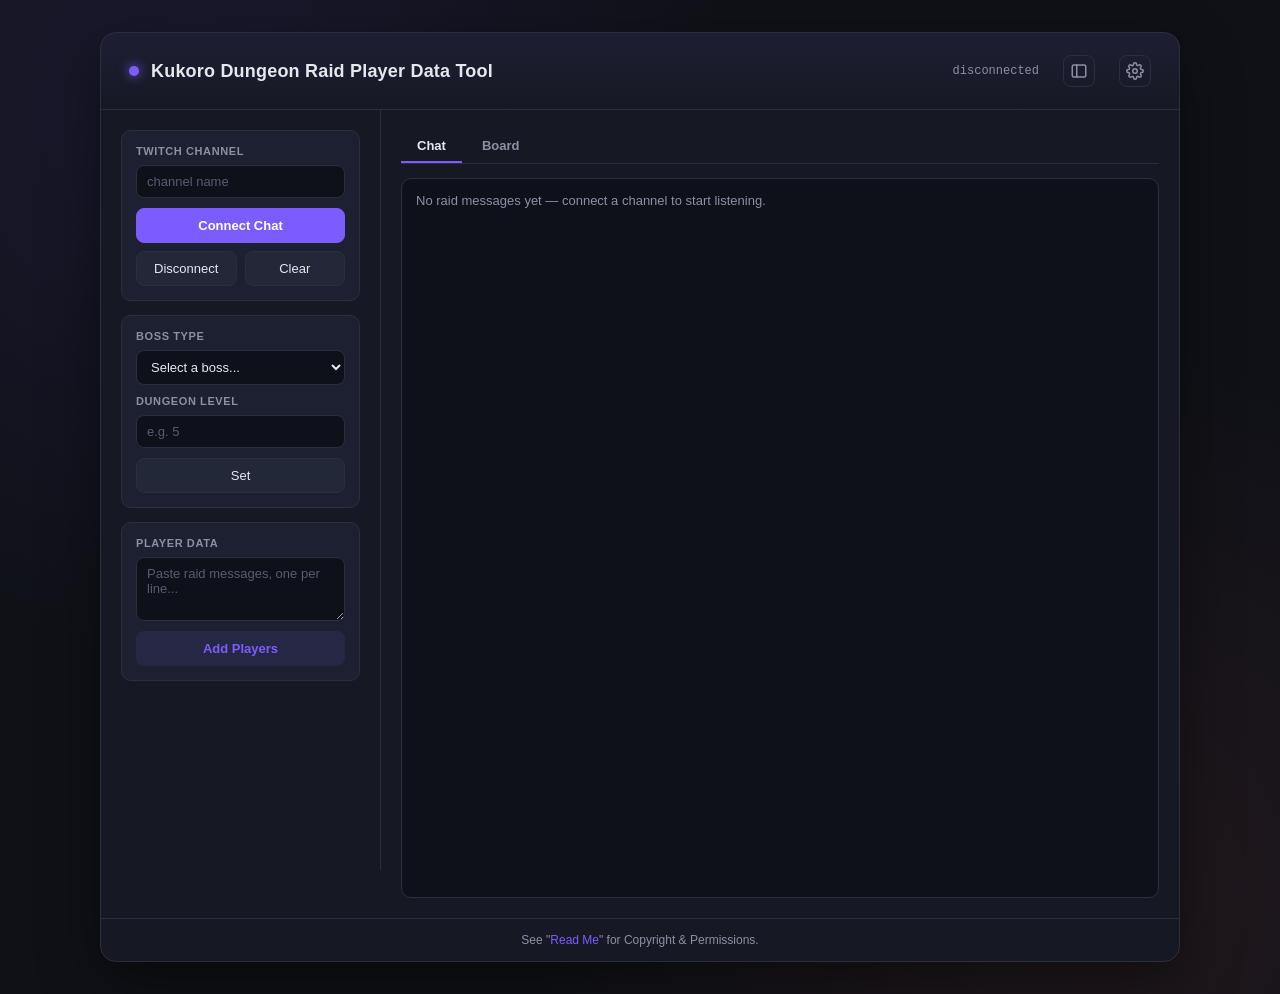
==== index.html @ a063b86b "game end and start" ====
<!DOCTYPE html>
<html lang="en">
<head>
<meta charset="UTF-8">
<title>Kukoro Dungeon Raid Player Data Tool</title>

<style>
  :root {
    --bg: #0f1117;
    --panel: #161923;
    --panel-2: #1c2030;
    --border: #2a2f3f;
    --text: #e6e8f0;
    --text-dim: #8b90a3;
    --accent: #7c5cff;
    --accent-2: #ff6b6b;
    --success: #35d68f;
  }

  * { box-sizing: border-box; }

  body {
    margin: 0;
    background: var(--bg);
    background-image:
      radial-gradient(circle at 15% 10%, rgba(124,92,255,0.10), transparent 40%),
      radial-gradient(circle at 85% 90%, rgba(255,107,107,0.08), transparent 40%);
    font-family: 'Inter', -apple-system, BlinkMacSystemFont, 'Segoe UI', sans-serif;
    color: var(--text);
    display: flex;
    justify-content: center;
    padding: 32px 16px;
    min-height: 100vh;
  }

  .app {
    width: 100%;
    max-width: 1080px;
    background: var(--panel);
    border: 1px solid var(--border);
    border-radius: 16px;
    overflow: hidden;
    box-shadow: 0 20px 60px rgba(0,0,0,0.45);
    display: flex;
    flex-direction: column;
  }

  .title-bar {
    padding: 22px 28px;
    border-bottom: 1px solid var(--border);
    display: flex;
    align-items: center;
    gap: 12px;
    background: linear-gradient(180deg, rgba(124,92,255,0.08), transparent);
  }

  .title-bar .mark {
    width: 10px;
    height: 10px;
    border-radius: 50%;
    background: var(--accent);
    box-shadow: 0 0 12px var(--accent);
  }

  .title-bar h1 {
    margin: 0;
    font-size: 18px;
    font-weight: 600;
    letter-spacing: 0.2px;
  }

  .title-bar .sub {
    margin-left: auto;
    font-size: 12px;
    color: var(--text-dim);
    font-family: 'SFMono-Regular', Consolas, monospace;
  }

  .main-area {
    display: flex;
  }

  .sidebar {
    width: 280px;
    padding: 20px;
    border-right: 1px solid var(--border);
    overflow-y: auto;
    max-height: 760px;
    background: var(--panel);
    flex-shrink: 0;
    transition: width 0.2s ease, padding 0.2s ease, border-color 0.2s ease;
    overflow-x: hidden;
  }

  .sidebar.collapsed {
    width: 0;
    padding-left: 0;
    padding-right: 0;
    border-right-color: transparent;
  }

  .sidebar.collapsed > * {
    display: none;
  }

  .section {
    background: var(--panel-2);
    border: 1px solid var(--border);
    border-radius: 10px;
    padding: 14px;
    margin-bottom: 14px;
  }

  .field-label {
    font-size: 11px;
    font-weight: 600;
    text-transform: uppercase;
    letter-spacing: 0.6px;
    color: var(--text-dim);
    margin-bottom: 8px;
  }

  .field-label .value {
    color: var(--text);
    font-weight: 700;
    text-transform: none;
    letter-spacing: 0;
    margin-left: 6px;
  }

  textarea, input {
    display: block;
    width: 100%;
    background: #0e1119;
    color: var(--text);
    border: 1px solid var(--border);
    border-radius: 8px;
    padding: 8px 10px;
    font-family: inherit;
    font-size: 13px;
    resize: vertical;
    margin-bottom: 10px;
  }

  textarea { height: 64px; }

  textarea::placeholder, input::placeholder { color: #565c72; }

  textarea:focus, input:focus, button:focus-visible {
    outline: none;
    border-color: var(--accent);
    box-shadow: 0 0 0 3px rgba(124,92,255,0.25);
  }

  button {
    display: block;
    width: 100%;
    padding: 9px 0;
    background: #232838;
    color: var(--text);
    border: 1px solid var(--border);
    border-radius: 8px;
    font-family: inherit;
    font-size: 13px;
    font-weight: 500;
    cursor: pointer;
    transition: background 0.15s ease, transform 0.05s ease, border-color 0.15s ease;
    margin-bottom: 8px;
  }

  button:last-child { margin-bottom: 0; }

  button:hover {
    background: #2a3044;
    border-color: #3a4159;
  }

  button:active {
    transform: translateY(1px);
  }

  button.primary {
    background: var(--accent);
    border-color: var(--accent);
    color: #fff;
    font-weight: 600;
  }

  button.primary:hover {
    background: #6c4cf0;
  }

  button.ghost {
    background: transparent;
    border-color: transparent;
    color: var(--accent);
    font-weight: 600;
  }

  button.ghost:hover {
    background: rgba(124,92,255,0.1);
  }

  button.danger:hover {
    border-color: var(--accent-2);
    color: var(--accent-2);
  }

  .button-row {
    display: flex;
    gap: 8px;
  }

  .button-row button {
    margin-bottom: 0;
  }

  .icon-btn {
    display: flex;
    align-items: center;
    justify-content: center;
    width: 32px;
    height: 32px;
    padding: 0;
    margin: 0 0 0 12px;
    background: transparent;
    border: 1px solid var(--border);
    border-radius: 8px;
    color: var(--text-dim);
    cursor: pointer;
    transition: color 0.15s ease, border-color 0.15s ease, background 0.15s ease;
  }

  .icon-btn:hover {
    color: var(--text);
    border-color: var(--accent);
    background: rgba(124,92,255,0.1);
  }

  .modal-overlay {
    display: none;
    position: fixed;
    inset: 0;
    background: rgba(0,0,0,0.6);
    align-items: center;
    justify-content: center;
    z-index: 100;
  }

  .modal-overlay.open {
    display: flex;
  }

  .modal {
    width: 320px;
    background: var(--panel);
    border: 1px solid var(--border);
    border-radius: 12px;
    padding: 20px;
    box-shadow: 0 20px 60px rgba(0,0,0,0.5);
  }

  .modal-header {
    display: flex;
    align-items: center;
    justify-content: space-between;
    margin-bottom: 16px;
  }

  .modal-header h2 {
    margin: 0;
    font-size: 15px;
    font-weight: 600;
  }

  .modal .section {
    margin-bottom: 12px;
  }

  .modal .section:last-child {
    margin-bottom: 0;
  }

  select {
    display: block;
    width: 100%;
    background: #0e1119;
    color: var(--text);
    border: 1px solid var(--border);
    border-radius: 8px;
    padding: 8px 10px;
    font-family: inherit;
    font-size: 13px;
  }

  select:focus {
    outline: none;
    border-color: var(--accent);
    box-shadow: 0 0 0 3px rgba(124,92,255,0.25);
  }

  .content {
    flex: 1;
    padding: 20px;
    display: flex;
    flex-direction: column;
  }

  .tabs {
    display: flex;
    gap: 4px;
    margin-bottom: 14px;
    border-bottom: 1px solid var(--border);
  }

  .tab-btn {
    display: inline-block;
    width: auto;
    margin: 0;
    padding: 8px 16px;
    background: transparent;
    border: none;
    border-bottom: 2px solid transparent;
    border-radius: 0;
    color: var(--text-dim);
    font-weight: 600;
  }

  .tab-btn:hover {
    background: rgba(124,92,255,0.08);
    color: var(--text);
  }

  .tab-btn.active {
    color: var(--text);
    border-bottom-color: var(--accent);
  }

  .panel {
    display: none;
    flex: 1;
  }

  .panel.active {
    display: block;
  }

  .chat-name {
    color: var(--accent-2);
    font-weight: 700;
    margin-right: 4px;
  }

  .board {
    height: 720px;
    overflow-y: auto;
    border: 1px solid var(--border);
    border-radius: 10px;
    padding: 14px;
    background: #0e1119;
    display: flex;
    flex-direction: column;
    gap: 8px;
  }

  .board:empty::before {
    content: "No players yet — they'll appear here once detected in chat or added manually.";
    color: var(--text-dim);
    font-size: 13px;
  }

  .boss-type-display {
    display: flex;
    align-items: center;
    gap: 8px;
    padding: 8px 14px;
    margin-bottom: 12px;
    background: rgba(124,92,255,0.1);
    border: 1px solid var(--border);
    border-radius: 8px;
    font-size: 14px;
    font-weight: 700;
    color: var(--accent);
    width: fit-content;
  }

  .board-header, .player-row {
    display: grid;
    grid-template-columns: 118px 42px 122px 80px 70px 1.6fr;
    gap: 10px;
    align-items: center;
  }

  .board-header {
    padding: 0 14px 8px 14px;
    border-bottom: 1px solid var(--border);
    font-size: 11px;
    font-weight: 600;
    text-transform: uppercase;
    letter-spacing: 0.6px;
    color: var(--text-dim);
  }

  .sort-header {
    cursor: pointer;
    user-select: none;
    display: flex;
    align-items: center;
    gap: 4px;
    transition: color 0.15s ease;
  }

  .sort-header:hover {
    color: var(--text);
  }

  .sort-header.active {
    color: var(--accent);
  }

  .sort-arrow {
    font-size: 9px;
    line-height: 1;
    width: 8px;
    display: inline-block;
  }

  .player-row {
    position: relative;
    background: var(--panel-2);
    border: 1px solid var(--border);
    border-radius: 8px;
    padding: 10px 66px 10px 14px;
  }

  .player-row.player-row-out {
    background: rgba(255,107,107,0.12);
    border-color: rgba(255,107,107,0.35);
  }

  .row-action-btn {
    position: absolute;
    top: 50%;
    transform: translateY(-50%);
    width: 24px;
    height: 24px;
    padding: 0;
    margin: 0;
    display: flex;
    align-items: center;
    justify-content: center;
    background: rgba(255,255,255,0.03);
    border: 1px solid var(--border);
    border-radius: 6px;
    color: var(--text-dim);
    cursor: pointer;
    transition: color 0.15s ease, border-color 0.15s ease, background 0.15s ease;
  }

  .edit-row-btn {
    right: 38px;
  }

  .edit-row-btn:hover {
    color: var(--accent);
    border-color: var(--accent);
    background: rgba(124,92,255,0.1);
  }

  .remove-row-btn {
    right: 8px;
  }

  .remove-row-btn:hover {
    color: var(--accent-2);
    border-color: var(--accent-2);
    background: rgba(255,107,107,0.1);
  }

  .player-row.add-row {
    padding-right: 14px;
  }

  .player-row .player-name {
    font-weight: 700;
    font-size: 13px;
    display: inline-block;
    padding: 3px 5px;
    border-radius: 5px;
    cursor: pointer;
    min-width: 0;
    max-width: 100%;
    overflow: hidden;
    text-overflow: ellipsis;
    white-space: nowrap;
    vertical-align: middle;
  }

  .player-row .player-name.name-green {
    color: var(--success);
  }

  .player-row .player-name.name-red {
    color: var(--accent-2);
  }

  .player-row .player-level {
    font-size: 13px;
    font-weight: 600;
    color: var(--text);
  }

  .player-row .player-level.level-low {
    color: var(--success);
  }

  .player-row .player-level.level-mid {
    color: #e0c341;
  }

  .player-row .player-level.level-high {
    color: var(--accent-2);
  }

  .player-row .player-stats {
    font-size: 12px;
    color: var(--text-dim);
  }

  .player-row .player-role {
    font-size: 13px;
  }

  .player-row .player-focus {
    font-size: 12px;
    color: var(--text-dim);
    text-transform: capitalize;
  }

  .player-row .player-focus.has-focus {
    color: var(--success);
  }

  .player-row .player-focus.mixed-focus {
    color: #e0c341;
  }

  .player-row .player-skills {
    font-size: 12px;
    color: var(--text);
    line-height: 1.5;
  }

  .player-row .player-skills .skill-num {
    color: var(--accent);
    font-weight: 600;
    margin-right: 4px;
  }

  .player-row .player-skills .skill-item {
    padding: 3px 5px;
    border-radius: 5px;
    cursor: pointer;
    transition: background 0.15s ease;
  }

  .player-row .player-skills .skill-item + .skill-item {
    margin-top: 3px;
  }

  .player-row .player-skills .skill-item:hover {
    background: rgba(255,255,255,0.06);
  }

  .player-row .player-skills .skill-item.skill-red {
    color: var(--accent-2);
    background: rgba(255,107,107,0.12);
  }

  .player-row .player-skills .skill-item.skill-red:hover {
    background: rgba(255,107,107,0.2);
  }

  .player-row .player-skills .skill-item.skill-green {
    color: var(--success);
    background: rgba(53,214,143,0.12);
  }

  .player-row .player-skills .skill-item.skill-green:hover {
    background: rgba(53,214,143,0.2);
  }

  .player-row .player-skills .skill-item.skill-yellow {
    color: #e0c341;
    background: rgba(224,195,65,0.14);
  }

  .player-row .player-skills .skill-item.skill-yellow:hover {
    background: rgba(224,195,65,0.22);
  }

  .add-row-trigger {
    display: flex;
    align-items: center;
    justify-content: center;
    gap: 6px;
    padding: 10px 14px;
    border: 1px dashed var(--border);
    border-radius: 8px;
    color: var(--text-dim);
    font-size: 13px;
    font-weight: 500;
    cursor: pointer;
    transition: color 0.15s ease, border-color 0.15s ease, background 0.15s ease;
  }

  .add-row-trigger:hover {
    color: var(--accent);
    border-color: var(--accent);
    background: rgba(124,92,255,0.08);
  }

  .add-row-trigger .plus-icon {
    font-size: 16px;
    font-weight: 700;
    line-height: 1;
  }

  .player-row.add-row {
    border-color: var(--accent);
    align-items: start;
  }

  .add-row .add-input {
    background: #0e1119;
    color: var(--text);
    border: 1px solid var(--border);
    border-radius: 6px;
    padding: 6px 8px;
    font-family: inherit;
    font-size: 12px;
    width: 100%;
    margin: 0;
  }

  .add-row .add-input:focus {
    outline: none;
    border-color: var(--accent);
    box-shadow: 0 0 0 2px rgba(124,92,255,0.25);
  }

  .add-skills-cell {
    display: flex;
    flex-direction: column;
    gap: 6px;
  }

  .add-skills-cell textarea {
    background: #0e1119;
    color: var(--text);
    border: 1px solid var(--border);
    border-radius: 6px;
    padding: 6px 8px;
    font-family: inherit;
    font-size: 12px;
    width: 100%;
    height: 48px;
    margin: 0;
    resize: vertical;
  }

  .add-skills-cell textarea:focus {
    outline: none;
    border-color: var(--accent);
    box-shadow: 0 0 0 2px rgba(124,92,255,0.25);
  }

  .add-row-actions {
    display: flex;
    gap: 6px;
  }

  .add-row-actions button {
    margin: 0;
    padding: 5px 0;
    font-size: 12px;
  }

  .add-row-actions button.danger:hover {
    border-color: var(--accent-2);
    color: var(--accent-2);
  }

  .chat {
    height: 720px;
    overflow-y: auto;
    border: 1px solid var(--border);
    border-radius: 10px;
    padding: 14px;
    font-size: 13px;
    background: #0e1119;
  }

  .chat:empty::before {
    content: "No raid messages yet — connect a channel to start listening.";
    color: var(--text-dim);
    font-size: 13px;
  }

  .msg {
    display: flex;
    gap: 8px;
    align-items: baseline;
    padding: 8px 10px;
    border-radius: 8px;
    margin-bottom: 6px;
    background: var(--panel-2);
    border: 1px solid var(--border);
  }

  .tag {
    color: var(--success);
    font-weight: 700;
    font-size: 11px;
    letter-spacing: 0.3px;
    font-family: 'SFMono-Regular', Consolas, monospace;
  }

  .name {
    color: var(--accent);
    font-weight: 600;
  }

  .msg .text {
    color: var(--text);
  }

  .footer {
    text-align: center;
    padding: 14px;
    font-size: 12px;
    color: var(--text-dim);
    border-top: 1px solid var(--border);
  }

  .footer a {
    color: var(--accent);
    text-decoration: none;
  }

  .footer a:hover {
    text-decoration: underline;
  }

  .sidebar::-webkit-scrollbar, .chat::-webkit-scrollbar { width: 8px; }
  .sidebar::-webkit-scrollbar-thumb, .chat::-webkit-scrollbar-thumb {
    background: var(--border);
    border-radius: 4px;
  }
</style>
</head>

<body>

<div class="app">

  <div class="title-bar">
    <div class="mark"></div>
    <h1 data-i18n="app_title">Kukoro Dungeon Raid Player Data Tool</h1>
    <div class="sub" id="statusText">disconnected</div>
    <button class="icon-btn" onclick="toggleSidebar()" title="Toggle sidebar" aria-label="Toggle sidebar" data-i18n-title="toggle_sidebar_title" data-i18n-aria="toggle_sidebar_title">
      <svg viewBox="0 0 24 24" width="18" height="18" fill="none" stroke="currentColor" stroke-width="2" stroke-linecap="round" stroke-linejoin="round">
        <rect x="3" y="4" width="18" height="16" rx="2"></rect>
        <line x1="9" y1="4" x2="9" y2="20"></line>
      </svg>
    </button>
    <button class="icon-btn" onclick="openSettings()" title="Settings" aria-label="Settings" data-i18n-title="settings_title" data-i18n-aria="settings_title">
      <svg viewBox="0 0 24 24" width="18" height="18" fill="none" stroke="currentColor" stroke-width="2" stroke-linecap="round" stroke-linejoin="round">
        <circle cx="12" cy="12" r="3"></circle>
        <path d="M19.4 15a1.65 1.65 0 0 0 .33 1.82l.06.06a2 2 0 1 1-2.83 2.83l-.06-.06a1.65 1.65 0 0 0-1.82-.33 1.65 1.65 0 0 0-1 1.51V21a2 2 0 0 1-4 0v-.09A1.65 1.65 0 0 0 9 19.4a1.65 1.65 0 0 0-1.82.33l-.06.06a2 2 0 1 1-2.83-2.83l.06-.06a1.65 1.65 0 0 0 .33-1.82 1.65 1.65 0 0 0-1.51-1H3a2 2 0 0 1 0-4h.09A1.65 1.65 0 0 0 4.6 9a1.65 1.65 0 0 0-.33-1.82l-.06-.06a2 2 0 1 1 2.83-2.83l.06.06a1.65 1.65 0 0 0 1.82.33H9a1.65 1.65 0 0 0 1-1.51V3a2 2 0 0 1 4 0v.09a1.65 1.65 0 0 0 1 1.51 1.65 1.65 0 0 0 1.82-.33l.06-.06a2 2 0 1 1 2.83 2.83l-.06.06a1.65 1.65 0 0 0-.33 1.82V9a1.65 1.65 0 0 0 1.51 1H21a2 2 0 0 1 0 4h-.09a1.65 1.65 0 0 0-1.51 1z"></path>
      </svg>
    </button>
  </div>

  <div class="main-area">

    <!-- SIDEBAR -->
    <div class="sidebar">

      <div class="section">
        <div class="field-label" data-i18n="twitch_channel_label">Twitch Channel</div>
        <input id="channelInput" type="text" placeholder="channel name" data-i18n-placeholder="channel_placeholder">
        <button class="primary" onclick="connect()" data-i18n="connect_chat_btn">Connect Chat</button>
        <div class="button-row">
          <button class="danger" onclick="disconnect()" data-i18n="disconnect_btn">Disconnect</button>
          <button class="danger" onclick="resetTool()" data-i18n="clear_btn">Clear</button>
        </div>
      </div>

      <div class="section">
        <div class="field-label" data-i18n="boss_type_label">Boss Type</div>
        <select id="bossTypeSelect" onchange="onBossTypeSelectChange()">
          <option value="" data-i18n="select_boss_option">Select a boss...</option>
          <option value="Bat">Bat</option>
          <option value="Cyclops">Cyclops</option>
          <option value="Dragon">Dragon</option>
          <option value="Gargoyle">Gargoyle</option>
          <option value="Goblin">Goblin</option>
          <option value="Gorgon">Gorgon</option>
          <option value="Imp">Imp</option>
          <option value="Lizard">Lizard</option>
          <option value="Minotaur">Minotaur</option>
          <option value="Orc">Orc</option>
          <option value="Shadow">Shadow</option>
          <option value="Skeleton">Skeleton</option>
          <option value="Slime">Slime</option>
          <option value="Spider">Spider</option>
          <option value="Troll">Troll</option>
          <option value="WereWolf">WereWolf</option>
          <option value="Wolf">Wolf</option>
          <option value="Zombie">Zombie</option>
          <option value="__custom__" data-i18n="boss_custom_option">Other (type your own)...</option>
        </select>
        <input id="bossTypeCustomInput" type="text" placeholder="Enter custom boss type" style="display:none;" data-i18n-placeholder="boss_custom_placeholder">

        <div class="field-label" style="margin-top:10px;" data-i18n="dungeon_level_label">Dungeon Level</div>
        <input id="dungeonLevelInput" type="number" min="1" step="1" placeholder="e.g. 5" data-i18n-placeholder="dungeon_level_placeholder">

        <button onclick="setBossType()" data-i18n="set_btn">Set</button>
      </div>

      <div class="section">
        <div class="field-label" data-i18n="player_data_label">Player Data</div>
        <textarea id="playerDataInput" placeholder="Paste raid messages, one per line..." data-i18n-placeholder="player_data_placeholder"></textarea>
        <button class="ghost" style="background:rgba(124,92,255,0.1)" onclick="addPlayersFromTextarea()" data-i18n="add_players_btn">Add Players</button>

      </div>

    </div>

    <!-- MAIN CONTENT -->
    <div class="content">
      <div class="tabs">
        <button class="tab-btn active" id="tabBtnChat" onclick="switchTab('chat')" data-i18n="tab_chat">Chat</button>
        <button class="tab-btn" id="tabBtnBoard" onclick="switchTab('board')" data-i18n="tab_board">Board</button>
      </div>

      <div id="chatPanel" class="panel active">
        <div id="chat" class="chat"></div>
      </div>

      <div id="boardPanel" class="panel">
        <div id="bossTypeDisplay" class="boss-type-display" style="display:none;">
          <span id="bossTypeGroup" style="display:inline-flex; align-items:center; gap:8px;">
            <span class="field-label" style="margin:0;" data-i18n="boss_label">Boss</span>
            <span id="bossTypeValue"></span>
          </span>
          <span id="dungeonLevelDisplay" style="display:none; align-items:center; gap:8px;">
            <span class="field-label" style="margin:0 0 0 10px;" data-i18n="dungeon_level_label">Dungeon Level</span>
            <span id="dungeonLevelValue"></span>
          </span>
        </div>
        <div class="board-header">
          <div class="sort-header" id="sortHeader-name" onclick="toggleSort('name')"><span data-i18n="header_players">Players</span> <span id="playerCount"></span><span class="sort-arrow"></span></div>
          <div class="sort-header" id="sortHeader-level" onclick="toggleSort('level')"><span data-i18n="header_level">Level</span><span class="sort-arrow"></span></div>
          <div data-i18n="header_stats">Stats</div>
          <div class="sort-header" id="sortHeader-role" onclick="toggleSort('role')"><span data-i18n="header_role">Role</span><span class="sort-arrow"></span></div>
          <div class="sort-header" id="sortHeader-focus" onclick="toggleSort('focus')"><span data-i18n="header_focus">Focus</span><span class="sort-arrow"></span></div>
          <div data-i18n="header_skills">Skills</div>
        </div>
        <div id="board" class="board"></div>
      </div>
    </div>

  </div>

  <div class="footer" data-i18n-html="footer_html">
    See "<a href="#" onclick="readMe(); return false;">Read Me</a>" for Copyright &amp; Permissions.
  </div>

</div>

<!-- SETTINGS MODAL -->
<div class="modal-overlay" id="settingsOverlay" onclick="if(event.target===this) closeSettings()">
  <div class="modal">
    <div class="modal-header">
      <h2 data-i18n="settings_title">Settings</h2>
      <button class="icon-btn" onclick="closeSettings()" aria-label="Close settings" data-i18n-aria="close_settings_aria">
        <svg viewBox="0 0 24 24" width="16" height="16" fill="none" stroke="currentColor" stroke-width="2" stroke-linecap="round" stroke-linejoin="round">
          <line x1="18" y1="6" x2="6" y2="18"></line>
          <line x1="6" y1="6" x2="18" y2="18"></line>
        </svg>
      </button>
    </div>

    <div class="section">
      <div class="field-label" data-i18n="theme_label">Theme</div>
      <button onclick="toggleDarkMode()" data-i18n="toggle_theme_btn">Toggle Theme</button>
    </div>

    <div class="section">
      <div class="field-label" data-i18n="language_label">Language</div>
      <select id="languageSelect" onchange="changeLanguage(this.value)">
        <option value="en">English</option>
        <option value="es">Español</option>
        <option value="fr">Français</option>
        <option value="de">Deutsch</option>
        <option value="ja">日本語</option>
      </select>
    </div>
  </div>
</div>

<script src="patterns.js"></script>
<script>
// ---- i18n dictionary & engine ----
// Covers every piece of UI chrome (labels, buttons, placeholders, tooltips,
// headers, alerts, status text) across all 5 languages in the Settings >
// Language dropdown. Deliberately NOT translated: player-entered data
// (names/stats/skills) and the Boss Type creature list — those are tied to
// the raid-message parsing patterns in patterns.js, so changing their text
// here would desync them from what the parser actually matches.
const I18N = {
  en: {
    app_title: "Kukoro Dungeon Raid Player Data Tool",
    settings_title: "Settings",
    theme_label: "Theme",
    toggle_theme_btn: "Toggle Theme",
    language_label: "Language",
    toggle_sidebar_title: "Toggle sidebar",
    close_settings_aria: "Close settings",
    twitch_channel_label: "Twitch Channel",
    channel_placeholder: "channel name",
    connect_chat_btn: "Connect Chat",
    disconnect_btn: "Disconnect",
    clear_btn: "Clear",
    boss_type_label: "Boss Type",
    select_boss_option: "Select a boss...",
    boss_custom_option: "Other (type your own)...",
    boss_custom_placeholder: "Enter custom boss type",
    dungeon_level_label: "Dungeon Level",
    dungeon_level_placeholder: "e.g. 5",
    set_btn: "Set",
    player_data_label: "Player Data",
    player_data_placeholder: "Paste raid messages, one per line...",
    add_players_btn: "Add Players",
    tab_chat: "Chat",
    tab_board: "Board",
    boss_label: "Boss",
    header_players: "Players",
    header_level: "Level",
    header_stats: "Stats",
    header_role: "Role",
    header_focus: "Focus",
    header_skills: "Skills",
    footer_html: 'See "<a href="#" onclick="readMe(); return false;">Read Me</a>" for Copyright &amp; Permissions.',
    edit_player_title: "Edit player",
    remove_player_title: "Remove player",
    add_player_trigger: "Add Player",
    unknown_focus: "Unknown",
    save_btn: "Save",
    cancel_btn: "Cancel",
    player_name_placeholder: "Player name",
    level_placeholder: "Level",
    stats_placeholder: "Stats",
    role_placeholder: "Role",
    focus_placeholder: "Focus",
    skills_placeholder: "Skills, one per line...",
    status_disconnected: "disconnected",
    status_connecting: "connecting to #{channel}…",
    status_connected: "connected — #{channel}",
    status_dropped: "disconnected (connection dropped)",
    theme_alert: "This tool now ships dark by default — light mode coming soon.",
    readme_alert: "Kukoro Dungeon Raid Tool - Read Me placeholder",
    skill_placeholder_title: "Placeholder — waiting for full stats",
    skill_highlight_title: "Click to highlight red/green",
    name_highlight_title: "{name} — Click to highlight red/green"
  },
  es: {
    app_title: "Herramienta de Datos de Jugadores - Kukoro Dungeon Raid",
    settings_title: "Configuración",
    theme_label: "Tema",
    toggle_theme_btn: "Cambiar Tema",
    language_label: "Idioma",
    toggle_sidebar_title: "Mostrar/ocultar barra lateral",
    close_settings_aria: "Cerrar configuración",
    twitch_channel_label: "Canal de Twitch",
    channel_placeholder: "nombre del canal",
    connect_chat_btn: "Conectar Chat",
    disconnect_btn: "Desconectar",
    clear_btn: "Borrar",
    boss_type_label: "Tipo de Jefe",
    select_boss_option: "Selecciona un jefe...",
    boss_custom_option: "Otro (escribe el tuyo)...",
    boss_custom_placeholder: "Escribe el tipo de jefe",
    dungeon_level_label: "Nivel de Mazmorra",
    dungeon_level_placeholder: "p. ej. 5",
    set_btn: "Aplicar",
    player_data_label: "Datos de Jugadores",
    player_data_placeholder: "Pega los mensajes de la redada, uno por línea...",
    add_players_btn: "Añadir Jugadores",
    tab_chat: "Chat",
    tab_board: "Tablero",
    boss_label: "Jefe",
    header_players: "Jugadores",
    header_level: "Nivel",
    header_stats: "Estadísticas",
    header_role: "Rol",
    header_focus: "Objetivo",
    header_skills: "Habilidades",
    footer_html: 'Consulta el "<a href="#" onclick="readMe(); return false;">Léeme</a>" para Derechos de Autor y Permisos.',
    edit_player_title: "Editar jugador",
    remove_player_title: "Eliminar jugador",
    add_player_trigger: "Añadir Jugador",
    unknown_focus: "Desconocido",
    save_btn: "Guardar",
    cancel_btn: "Cancelar",
    player_name_placeholder: "Nombre del jugador",
    level_placeholder: "Nivel",
    stats_placeholder: "Estadísticas",
    role_placeholder: "Rol",
    focus_placeholder: "Objetivo",
    skills_placeholder: "Habilidades, una por línea...",
    status_disconnected: "desconectado",
    status_connecting: "conectando a #{channel}…",
    status_connected: "conectado — #{channel}",
    status_dropped: "desconectado (conexión perdida)",
    theme_alert: "Esta herramienta ahora viene en modo oscuro por defecto — el modo claro llegará pronto.",
    readme_alert: "Herramienta Kukoro Dungeon Raid - Marcador de posición Léeme",
    skill_placeholder_title: "Marcador de posición — esperando estadísticas completas",
    skill_highlight_title: "Haz clic para resaltar en rojo/verde",
    name_highlight_title: "{name} — Haz clic para resaltar en rojo/verde"
  },
  fr: {
    app_title: "Outil de Données des Joueurs - Kukoro Dungeon Raid",
    settings_title: "Paramètres",
    theme_label: "Thème",
    toggle_theme_btn: "Changer de Thème",
    language_label: "Langue",
    toggle_sidebar_title: "Afficher/masquer la barre latérale",
    close_settings_aria: "Fermer les paramètres",
    twitch_channel_label: "Chaîne Twitch",
    channel_placeholder: "nom de la chaîne",
    connect_chat_btn: "Connecter le Chat",
    disconnect_btn: "Déconnecter",
    clear_btn: "Effacer",
    boss_type_label: "Type de Boss",
    select_boss_option: "Sélectionnez un boss...",
    boss_custom_option: "Autre (saisissez le vôtre)...",
    boss_custom_placeholder: "Saisissez le type de boss",
    dungeon_level_label: "Niveau du Donjon",
    dungeon_level_placeholder: "p. ex. 5",
    set_btn: "Définir",
    player_data_label: "Données des Joueurs",
    player_data_placeholder: "Collez les messages du raid, un par ligne...",
    add_players_btn: "Ajouter des Joueurs",
    tab_chat: "Chat",
    tab_board: "Tableau",
    boss_label: "Boss",
    header_players: "Joueurs",
    header_level: "Niveau",
    header_stats: "Stats",
    header_role: "Rôle",
    header_focus: "Cible",
    header_skills: "Compétences",
    footer_html: 'Consultez le "<a href="#" onclick="readMe(); return false;">Lisez-moi</a>" pour les droits d\'auteur et autorisations.',
    edit_player_title: "Modifier le joueur",
    remove_player_title: "Supprimer le joueur",
    add_player_trigger: "Ajouter un Joueur",
    unknown_focus: "Inconnu",
    save_btn: "Enregistrer",
    cancel_btn: "Annuler",
    player_name_placeholder: "Nom du joueur",
    level_placeholder: "Niveau",
    stats_placeholder: "Stats",
    role_placeholder: "Rôle",
    focus_placeholder: "Cible",
    skills_placeholder: "Compétences, une par ligne...",
    status_disconnected: "déconnecté",
    status_connecting: "connexion à #{channel}…",
    status_connected: "connecté — #{channel}",
    status_dropped: "déconnecté (connexion perdue)",
    theme_alert: "Cet outil est désormais sombre par défaut — le mode clair arrive bientôt.",
    readme_alert: "Outil Kukoro Dungeon Raid - Espace réservé Lisez-moi",
    skill_placeholder_title: "Espace réservé — en attente des stats complètes",
    skill_highlight_title: "Cliquez pour surligner en rouge/vert",
    name_highlight_title: "{name} — Cliquez pour surligner en rouge/vert"
  },
  de: {
    app_title: "Kukoro Dungeon Raid Spielerdaten-Tool",
    settings_title: "Einstellungen",
    theme_label: "Design",
    toggle_theme_btn: "Design Wechseln",
    language_label: "Sprache",
    toggle_sidebar_title: "Seitenleiste ein-/ausblenden",
    close_settings_aria: "Einstellungen schließen",
    twitch_channel_label: "Twitch-Kanal",
    channel_placeholder: "Kanalname",
    connect_chat_btn: "Chat Verbinden",
    disconnect_btn: "Trennen",
    clear_btn: "Löschen",
    boss_type_label: "Bosstyp",
    select_boss_option: "Boss auswählen...",
    boss_custom_option: "Andere (eigenen Namen eingeben)...",
    boss_custom_placeholder: "Eigenen Bosstyp eingeben",
    dungeon_level_label: "Dungeon-Stufe",
    dungeon_level_placeholder: "z. B. 5",
    set_btn: "Übernehmen",
    player_data_label: "Spielerdaten",
    player_data_placeholder: "Raid-Nachrichten einfügen, eine pro Zeile...",
    add_players_btn: "Spieler Hinzufügen",
    tab_chat: "Chat",
    tab_board: "Tafel",
    boss_label: "Boss",
    header_players: "Spieler",
    header_level: "Stufe",
    header_stats: "Werte",
    header_role: "Rolle",
    header_focus: "Fokus",
    header_skills: "Fähigkeiten",
    footer_html: 'Siehe "<a href="#" onclick="readMe(); return false;">Liesmich</a>" für Urheberrecht &amp; Berechtigungen.',
    edit_player_title: "Spieler bearbeiten",
    remove_player_title: "Spieler entfernen",
    add_player_trigger: "Spieler Hinzufügen",
    unknown_focus: "Unbekannt",
    save_btn: "Speichern",
    cancel_btn: "Abbrechen",
    player_name_placeholder: "Spielername",
    level_placeholder: "Stufe",
    stats_placeholder: "Werte",
    role_placeholder: "Rolle",
    focus_placeholder: "Fokus",
    skills_placeholder: "Fähigkeiten, eine pro Zeile...",
    status_disconnected: "getrennt",
    status_connecting: "Verbinde mit #{channel}…",
    status_connected: "verbunden — #{channel}",
    status_dropped: "getrennt (Verbindung unterbrochen)",
    theme_alert: "Dieses Tool ist jetzt standardmäßig dunkel — der helle Modus folgt bald.",
    readme_alert: "Kukoro Dungeon Raid Tool - Liesmich-Platzhalter",
    skill_placeholder_title: "Platzhalter — wartet auf vollständige Werte",
    skill_highlight_title: "Klicken zum Markieren in Rot/Grün",
    name_highlight_title: "{name} — Klicken zum Markieren in Rot/Grün"
  },
  ja: {
    app_title: "Kukoro ダンジョンレイド プレイヤーデータツール",
    settings_title: "設定",
    theme_label: "テーマ",
    toggle_theme_btn: "テーマを切り替え",
    language_label: "言語",
    toggle_sidebar_title: "サイドバーの表示切替",
    close_settings_aria: "設定を閉じる",
    twitch_channel_label: "Twitchチャンネル",
    channel_placeholder: "チャンネル名",
    connect_chat_btn: "チャットに接続",
    disconnect_btn: "切断",
    clear_btn: "クリア",
    boss_type_label: "ボスタイプ",
    select_boss_option: "ボスを選択...",
    boss_custom_option: "その他（自分で入力）...",
    boss_custom_placeholder: "ボスタイプを入力",
    dungeon_level_label: "ダンジョンレベル",
    dungeon_level_placeholder: "例：5",
    set_btn: "設定する",
    player_data_label: "プレイヤーデータ",
    player_data_placeholder: "レイドメッセージを1行ずつ貼り付け...",
    add_players_btn: "プレイヤーを追加",
    tab_chat: "チャット",
    tab_board: "ボード",
    boss_label: "ボス",
    header_players: "プレイヤー",
    header_level: "レベル",
    header_stats: "ステータス",
    header_role: "役割",
    header_focus: "フォーカス",
    header_skills: "スキル",
    footer_html: '著作権と使用許可については「<a href="#" onclick="readMe(); return false;">Read Me</a>」をご覧ください。',
    edit_player_title: "プレイヤーを編集",
    remove_player_title: "プレイヤーを削除",
    add_player_trigger: "プレイヤーを追加",
    unknown_focus: "不明",
    save_btn: "保存",
    cancel_btn: "キャンセル",
    player_name_placeholder: "プレイヤー名",
    level_placeholder: "レベル",
    stats_placeholder: "ステータス",
    role_placeholder: "役割",
    focus_placeholder: "フォーカス",
    skills_placeholder: "スキルを1行ずつ入力...",
    status_disconnected: "切断済み",
    status_connecting: "#{channel} に接続中…",
    status_connected: "接続済み — #{channel}",
    status_dropped: "切断（接続が失われました）",
    theme_alert: "このツールは現在デフォルトでダークモードです — ライトモードは近日公開予定です。",
    readme_alert: "Kukoro ダンジョンレイドツール - Read Me（仮）",
    skill_placeholder_title: "プレースホルダー — 完全なステータス待ち",
    skill_highlight_title: "クリックして赤/緑でハイライト",
    name_highlight_title: "{name} — クリックして赤/緑でハイライト"
  }
};

let currentLang = "en";

// Looks up `key` in the active language, falling back to English if the
// key or language is missing (so an incomplete dictionary never blanks the
// UI), and substitutes any {placeholder} tokens from `vars`.
function t(key, vars) {
  const dict = I18N[currentLang] || I18N.en;
  let str = dict[key] !== undefined ? dict[key] : I18N.en[key];
  if (str === undefined) return key;
  if (vars) {
    Object.keys(vars).forEach(k => {
      str = str.replace(new RegExp("\\{" + k + "\\}", "g"), vars[k]);
    });
  }
  return str;
}

// Walks every element tagged with a data-i18n* attribute and swaps in the
// translation for the active language, then refreshes the pieces of the UI
// that are built dynamically in JS (status line, board rows) rather than
// sitting as static markup, so a language switch mid-session updates
// everything on screen immediately.
function applyLanguage(lang) {
  currentLang = I18N[lang] ? lang : "en";
  document.documentElement.lang = currentLang;

  document.querySelectorAll("[data-i18n]").forEach(el => { el.textContent = t(el.dataset.i18n); });
  document.querySelectorAll("[data-i18n-html]").forEach(el => { el.innerHTML = t(el.dataset.i18nHtml); });
  document.querySelectorAll("[data-i18n-placeholder]").forEach(el => { el.placeholder = t(el.dataset.i18nPlaceholder); });
  document.querySelectorAll("[data-i18n-title]").forEach(el => { el.title = t(el.dataset.i18nTitle); });
  document.querySelectorAll("[data-i18n-aria]").forEach(el => { el.setAttribute("aria-label", t(el.dataset.i18nAria)); });

  updateStatusText();
  renderBoard();
}

let ws;
let manualDisconnect = false;
let participants = new Map(); // name -> { stats, role, skills }
const MAX_PLAYERS = 16;
let sortMode = "name-asc";
let addingRow = false;
let editingName = null;

// Tracks connection state independently of the status line's text so that
// switching languages mid-session can redraw the same state ("connected to
// #foo", "connecting…", etc.) in the new language instead of freezing
// whatever English (or other) string happened to be on screen already.
let connectionState = { status: "disconnected", channel: "" };

function updateStatusText() {
  const el = document.getElementById("statusText");
  if (!el) return;
  const { status, channel } = connectionState;
  if (status === "connecting") el.textContent = t("status_connecting", { channel });
  else if (status === "connected") el.textContent = t("status_connected", { channel });
  else if (status === "dropped") el.textContent = t("status_dropped");
  else el.textContent = t("status_disconnected");
}

/* ORIGINAL CHAT LOGIC (UNCHANGED) */
function connect() {
  const channel = document.getElementById("channelInput").value.trim().toLowerCase();
  if (!channel) return;

  // Close any existing connection first — otherwise reconnecting (or
  // double-clicking Connect) leaves two sockets open, and every message
  // gets rendered twice, once per socket.
  if (ws) {
    ws.onclose = null; // don't let the old socket's onclose overwrite our new status text
    ws.close();
    ws = null;
  }
  manualDisconnect = false;

  const chatBox = document.getElementById("chat");
  connectionState = { status: "connecting", channel };
  updateStatusText();

  ws = new WebSocket("wss://irc-ws.chat.twitch.tv:443");

  ws.onopen = () => {
    ws.send("CAP REQ :twitch.tv/tags twitch.tv/commands twitch.tv/membership");
    ws.send("NICK justinfan" + Math.floor(Math.random() * 100000));
    ws.send("JOIN #" + channel);
    connectionState = { status: "connected", channel };
    updateStatusText();
  };

  ws.onclose = () => {
    if (!manualDisconnect) {
      connectionState = { status: "dropped", channel: "" };
      updateStatusText();
    }
    manualDisconnect = false;
  };

  ws.onmessage = (event) => {
    // Twitch can pack multiple IRC lines into one WebSocket message,
    // separated by CRLF — split them out and handle each individually.
    const lines = event.data.split("\r\n").filter(line => line.length > 0);

    for (const line of lines) {

      // Twitch periodically sends PING; we must reply with PONG or it
      // will drop the connection after a timeout.
      if (line.startsWith("PING")) {
        ws.send("PONG :tmi.twitch.tv");
        continue;
      }

      if (!line.includes("PRIVMSG")) continue;

      // Only trust messages from the broadcaster, a moderator, or the
      // Zeatrise stats bot — anyone else in chat could type
      // "[KUKORO] FakePlayer (...)" and inject bogus data onto the board.
      // Twitch's IRC tags carry broadcaster/mod status directly:
      // "badges=broadcaster/1,..." (or "moderator/1,...") lists the
      // account's badges, and "mod=1" is a simpler redundant flag for
      // moderator status. Either signal is enough to trust the sender.
      // Zeatrise is a bot account with neither badge, so it's trusted by
      // username instead.
      const badgesMatch = line.match(/badges=([^;]*)/);
      const badges = badgesMatch ? badgesMatch[1] : "";
      const isBroadcaster = /(^|,)broadcaster\//.test(badges);
      const isModByBadge = /(^|,)moderator\//.test(badges);
      const isModByTag = /[;@]mod=1(;|$)/.test(line);

      const userMatch = line.match(/display-name=([^;]+)/);
      const username = userMatch ? userMatch[1] : "Unknown";
      const isZeatriseBot = username.toLowerCase() === "zeatrise";

      if (!isBroadcaster && !isModByBadge && !isModByTag && !isZeatriseBot) continue;

      const textMatch = line.match(/PRIVMSG #[^ ]+ :(.*)/);
      const text = textMatch ? textMatch[1] : "";

      // Twitch (and bots relaying into it) will sometimes append an
      // invisible character — a zero-width space/joiner, or a Unicode
      // "tag" character (U+E0000–U+E007F) — to an otherwise-identical
      // message so Twitch's duplicate-message filter doesn't drop it.
      // That trailing character is invisible in chat but breaks strict
      // regexes anchored to the end of the string, so we strip it here
      // before any parsing happens.
      const cleanedText = text
        .replace(/\u0001/g, "")
        .replace(/^ACTION\s+/, "")
        .replace(/[\u200B-\u200F\uFEFF\u2060-\u206F]|[\u{E0000}-\u{E007F}]/gu, "")
        .trim();

      if (cleanedText.toUpperCase().includes("[KUKORO]")) {

        const cleaned = cleanedText
          .replace(/\[KUKORO\]/i, "")
          .trim();

        const nameMatch = cleaned.match(/^(\S+)/);
        const rawName = nameMatch ? nameMatch[1] : "Unknown";
        const restText = cleaned.slice(rawName.length);

        const div = document.createElement("div");
        div.className = "msg";

        div.innerHTML =
          `<span class="chat-name">${escapeHtml(canonicalizeName(rawName))}</span>` +
          `<span class="text">${escapeHtml(restText)}</span>`;

        chatBox.appendChild(div);
        chatBox.scrollTop = chatBox.scrollHeight;

        // Dropped the trailing "$" anchor — it required the switch message
        // to end exactly at "focus to X" with nothing else after it, which
        // is exactly the kind of match a stray leftover character (or
        // extra trailing punctuation) would silently break.
        const focusMatch = cleaned.match(/^(\S+)\s+has switched focus to\s+([^.]+)\.?/i);

        // Spanish-chat invasion announcement, e.g. "EMPIEZA LA INVASIÓN
        // >>> ¡Vamos a tomar la mazmorra nivel 22!" — checked before the
        // other branches since (like the focus-switch line) it has neither
        // "(" nor "[" and would otherwise fall through to "unrecognized".
        const invasionMatch = cleaned.match(/EMPIEZA\s+LA\s+INVASI[OÓ]N.*?nivel\s+(\d+)/i);

        // Matching end-of-invasion announcement, e.g. "FIN DE LA INVASIÓN
        // >>> DAMR66, DRAKEVIELLX y SHHQD suben de nivel para las
        // siguientes mazmorras." The named players aren't parsed out —
        // the message alone just signals the raid is over.
        const invasionEndMatch = cleaned.match(/FIN\s+DE\s+LA\s+INVASI[OÓ]N/i);

        if (invasionMatch) {
          handleInvasionStart(invasionMatch[1]);
        } else if (invasionEndMatch) {
          handleInvasionEnd();
        } else if (focusMatch) {
          handleFocusSwitch(focusMatch[1], focusMatch[2].trim());
        } else if (cleaned.includes("(") && cleaned.includes("[")) {
          // Only treat it as a full stats announcement if it actually looks
          // like one (has the stats parens AND at least one skill bracket).
          // Previously ANY unrecognized [KUKORO] message — including a
          // focus-switch line whose regex failed to match for any reason —
          // fell through to here and got parsed as a stats message. Since a
          // message like "X has switched focus to Y." has no "(" or "[", it
          // parsed to an almost-empty record, and upsertParticipant() would
          // silently overwrite (wipe) that player's real stats/role/skills.
          const parsed = parseKukoroMessage(cleaned);
          upsertParticipant(parsed);
        } else {
          console.warn("Unrecognized [KUKORO] message, ignoring so it can't wipe existing data:", cleaned);
        }
      } else if (isZeatriseBot) {
        // Zeatrise sends many different message types (join announcements,
        // banter, etc.) — every one of them gets shown in the chat log
        // verbatim, but only the "LEVEL⠀NAME stats skills" stat-card shape
        // (checked by parseZeatriseMessage) should ever touch the board.
        const div = document.createElement("div");
        div.className = "msg";

        div.innerHTML =
          `<span class="chat-name">${escapeHtml(username)}</span>` +
          `<span class="text">${escapeHtml(cleanedText)}</span>`;

        chatBox.appendChild(div);
        chatBox.scrollTop = chatBox.scrollHeight;

        const zeatriseParsed = parseZeatriseMessage(cleanedText);
        if (zeatriseParsed) {
          upsertParticipant(zeatriseParsed);
        }
      }
    }
  };
}

// Zeatrise's stat-card messages typeset the level and player name in
// Unicode "Mathematical Sans-Serif Bold" characters (e.g. "𝟭𝟭" / "𝗦𝗘𝗕𝗔𝗦𝗟_𝟱𝟰"),
// with a Braille Pattern Blank (U+2800) as the separator between them,
// instead of a plain space. Both get converted back to ordinary ASCII here
// so the rest of the parsing (and the board's existing name/level logic)
// can treat them the same as any other player.
function normalizeZeatriseBoldText(str) {
  return Array.from(str).map(ch => {
    const cp = ch.codePointAt(0);
    if (cp >= 0x1D5D4 && cp <= 0x1D5ED) return String.fromCodePoint(cp - 0x1D5D4 + 0x41); // bold sans A-Z
    if (cp >= 0x1D5EE && cp <= 0x1D607) return String.fromCodePoint(cp - 0x1D5EE + 0x61); // bold sans a-z
    if (cp >= 0x1D7EC && cp <= 0x1D7F5) return String.fromCodePoint(cp - 0x1D7EC + 0x30); // bold sans 0-9
    if (cp === 0x2800) return " "; // Braille blank used as a spacer
    return ch;
  }).join("");
}

// Zeatrise sends many different message types; only this "stat card" shape
// should ever update the board:
//   │LEVEL⠀PLAYERNAME STATS SKILL1 SKILL2
// e.g. "│𝟭𝟭⠀𝗦𝗘𝗕𝗔𝗦𝗟_𝟱𝟰 🛡️15% 💥15% ⚡️10% 🟡 Esquivar... 🔴 Recibe..."
// Returns null for anything that doesn't match that shape, so every other
// Zeatrise message is simply left showing in the chat log untouched.
function parseZeatriseMessage(rawText) {
  const text = normalizeZeatriseBoldText(rawText).trim();

  const headerMatch = text.match(/^│\s*(\d+)\s+(\S+)\s*(.*)$/su);
  if (!headerMatch) return null;

  const level = headerMatch[1];
  const name = canonicalizeName(headerMatch[2]);
  const rest = headerMatch[3];

  // Everything up to the first colored circle marker is the stats block
  // (e.g. "🛡️15% 💥15% ⚡️10%"); the skills start at the first marker.
  const firstMarkerIndex = rest.search(/[🟡🟢🔴]/u);
  const stats = (firstMarkerIndex === -1 ? rest : rest.slice(0, firstMarkerIndex)).trim();
  const skillsText = firstMarkerIndex === -1 ? "" : rest.slice(firstMarkerIndex);

  // Each skill is a colored circle followed by its description, running up
  // to the next circle (or the end of the message). The marker sets the
  // skill's highlight directly: 🟡 neutral/white, 🟢 positive/green,
  // 🔴 lost/negative-red.
  const skills = [...skillsText.matchAll(/([🟡🟢🔴])\s*([^🟡🟢🔴]*)/gu)].map(m => {
    const marker = m[1];
    const highlight = marker === "🟢" ? "green" : marker === "🔴" ? "red" : "none";
    return { text: m[2].trim(), highlight };
  });

  const focus = deriveFocusFromSkills(skills);

  return { name, level, stats, role: "", skills, focus };
}

function parseKukoroMessage(text) {
  // Example: DAMR66 (Lv. 18, Df. 15%, Crit. 20%, Agi. 15%) > 🗡️ Rogue
  // [ skill one ] and [ skill two ].
  const nameMatch = text.match(/^(\S+)/);
  const name = canonicalizeName(nameMatch ? nameMatch[1] : "Unknown");

  const statsMatch = text.match(/\(([^)]*)\)/);
  let stats = statsMatch ? statsMatch[1].trim() : "";

  // Level lives inside the stats parens (e.g. "Lv. 18, Df. 15%, ...") but
  // gets its own board column, so pull it out and tidy up what's left.
  let level = "";
  // "Lv." in English messages, "Nv." (Nivel) in Spanish ones.
  const levelMatch = stats.match(/(?:Lv|Nv)\.?\s*(\d+)/i);
  if (levelMatch) {
    level = levelMatch[1];
    stats = stats
      .replace(levelMatch[0], "")
      .replace(/^\s*,\s*|\s*,\s*$/g, "")
      .trim();
  }

  // Role sits between the stats parentheses and the first skill bracket,
  // after a ">" marker — but a player may have no role at all.
  let role = "";
  const afterStatsIndex = statsMatch ? statsMatch.index + statsMatch[0].length : name.length;
  const firstBracketIndex = text.indexOf("[");
  if (firstBracketIndex > afterStatsIndex) {
    let segment = text.slice(afterStatsIndex, firstBracketIndex).trim();
    if (segment.startsWith(">")) {
      segment = segment.slice(1).trim();
    }
    role = segment;
  }

  // Capture each skill along with its position, so we can inspect the word
  // sitting between two skills (e.g. "and" vs "but") to tell whether the
  // second one is a downside rather than a bonus.
  const skillMatches = [];
  const skillRegex = /\[\s*([^\]]*?)\s*\]/g;
  let m;
  while ((m = skillRegex.exec(text)) !== null) {
    skillMatches.push({ text: m[1].trim(), start: m.index, end: m.index + m[0].length });
  }

  const skills = skillMatches.map((match, i) => {
    // "but" between two skills signals the following skill is a drawback,
    // not a bonus — highlight it red automatically. "and" (or anything
    // else) leaves it unhighlighted; the player can still override this
    // manually by clicking the skill on the board.
    let highlight = "none";
    if (i > 0) {
      const connector = text.slice(skillMatches[i - 1].end, match.start);
      if (/\b(but|pero)\b/i.test(connector)) {
        highlight = "red";
      }
    }
    return { text: match.text, highlight };
  });

  // Focus is always derived from the skill text (never tracked as its own
  // independent value) — see deriveFocusFromSkills for the "enemy X"
  // scanning and the Mixed(...) combination rule.
  const focus = deriveFocusFromSkills(skills);

  return { name, level, stats, role, skills, focus };
}

// The actual keyword list (language, phrase, focus label) lives in
// patterns.js, loaded via <script src="patterns.js"> above, as a plain,
// readable list — no regex needed to edit it. This turns each plain phrase
// into the case-insensitive, whole-word/whole-phrase regex the matching
// code below needs, keeping that regex detail out of the editable file.
function escapeRegExp(str) {
  return str.replace(/[.*+?^${}()|[\]\\]/g, "\\$&");
}
// If patterns.js is missing or failed to load, FOCUS_KEYWORDS won't exist —
// fall back to an empty list instead of throwing, so a missing file just
// means no focus keywords are recognized rather than breaking the whole app.
let STRONG_FOCUS_PATTERNS = [];
try {
  const focusKeywords = typeof FOCUS_KEYWORDS !== "undefined" ? FOCUS_KEYWORDS : [];
  STRONG_FOCUS_PATTERNS = focusKeywords.map(({ phrase, focus }) => {
    const words = phrase.trim().split(/\s+/).map(escapeRegExp);
    return { re: new RegExp("\\b" + words.join("\\s+") + "\\b", "i"), focus };
  });
} catch (e) {
  STRONG_FOCUS_PATTERNS = [];
}

// Single source of truth for a player's focus: scans skill text for a
// strong literal pattern first, falling back to the weak "enemy X" pattern
// only when no strong pattern matches, then combines distinct types found
// across all of a player's skills into "Mixed (A, B)". Returns null
// (rendered as "Unknown" on the board) when there are no skills, or none of
// them name an enemy.
function deriveFocusFromSkills(skills) {
  if (!skills || skills.length === 0) return null;

  const enemyTypes = [];
  for (const skill of skills) {
    let type = null;

    // Strong patterns first — literal phrases with a fixed, known focus
    // value. Scan the whole list; the first one that matches this skill's
    // text wins.
    for (const strong of STRONG_FOCUS_PATTERNS) {
      if (strong.re.test(skill.text)) {
        type = strong.focus;
        break;
      }
    }

    // No strong pattern matched — fall back to the weak, variable pattern.
    // English puts the creature type after the word "enemy" (e.g. "enemy
    // troll"). Spanish reverses that order and uses "enemigo" (e.g. "troll
    // enemigo"), so try both patterns.
    if (!type) {
      const fm = skill.text.match(/enemy (\w+)/i) || skill.text.match(/(\w+)\s+enemigo/i);
      if (fm) type = fm[1].toLowerCase();
    }

    if (type && !enemyTypes.includes(type)) enemyTypes.push(type);
  }

  if (enemyTypes.length > 1) {
    const titleCase = t => t.charAt(0).toUpperCase() + t.slice(1);
    return "Mixed (" + enemyTypes.map(titleCase).join(", ") + ")";
  } else if (enemyTypes.length === 1) {
    return enemyTypes[0];
  }
  return null;
}

function upsertParticipant(parsed) {
  // Keep the player's existing name highlight if they were already on the
  // board; a fresh raid announcement shouldn't reset a manual red/green call.
  const previous = participants.get(parsed.name);
  participants.set(parsed.name, {
    level: parsed.level,
    stats: parsed.stats,
    role: parsed.role,
    skills: parsed.skills,
    focus: parsed.focus,
    nameHighlight: previous ? (previous.nameHighlight || "green") : "green"
  });
  renderBoard();
}

function handleFocusSwitch(name, newCreature) {
  name = canonicalizeName(name);

  if (participants.has(name)) {
    const player = participants.get(name);

    if (player.skills.length === 0) {
      // No skills recorded yet — the switch itself becomes the first skill
      // entry, so focus keeps being derived from skills instead of tracked
      // separately.
      player.skills = [{ text: `Focusing enemy ${newCreature}`, highlight: "none" }];
    } else if (player.focus) {
      // Skills first: swap every mention of the old target creature(s) for
      // the new one, wherever it appears in the skill text. A plain focus
      // is one creature name; a combined "Mixed (A, B)" focus represents
      // several, so pull each one out of the parentheses and replace all
      // of them — after which re-deriving from skills naturally collapses
      // back down to a single focus (since every "enemy X" now agrees).
      const mixedMatch = player.focus.match(/^mixed\s*\((.+)\)$/i);
      const oldTypes = mixedMatch
        ? mixedMatch[1].split(",").map(t => t.trim()).filter(Boolean)
        : [player.focus];

      oldTypes.forEach(type => {
        const escaped = type.replace(/[.*+?^${}()|[\]\\]/g, "\\$&");
        const regex = new RegExp("\\b" + escaped + "\\b", "gi");
        player.skills = player.skills.map(s => ({ text: s.text.replace(regex, newCreature), highlight: s.highlight }));
      });
    } else {
      // Skills exist but none currently name an enemy — append a marker
      // skill so the switch is still reflected in (and derivable from) the
      // skill list.
      player.skills = [...player.skills, { text: `Focusing enemy ${newCreature}`, highlight: "none" }];
    }

    // Focus itself is never set directly — always recompute it from the
    // (now updated) skills, same as a freshly parsed raid announcement.
    player.focus = deriveFocusFromSkills(player.skills);
    participants.set(name, player);
  } else {
    // Player hasn't posted full stats yet — start their skill list with a
    // focus marker so the board derives focus from it the same way it does
    // for a fully parsed raid announcement.
    const skills = [{ text: `Focusing enemy ${newCreature}`, highlight: "none" }];
    participants.set(name, {
      level: "",
      stats: "",
      role: "",
      skills,
      focus: deriveFocusFromSkills(skills),
      nameHighlight: "green"
    });
  }

  renderBoard();
}

// Player names are treated case-insensitively — "BOT-MEADOW" and
// "bot-meadow" are the same player — and always stored/displayed in caps.
// Every place a name is captured from parsed text or typed into a form
// runs it through this first, so the participants Map only ever has one
// canonical (uppercase) key per player.
function canonicalizeName(name) {
  return (name || "").trim().toUpperCase();
}

function escapeHtml(str) {
  const div = document.createElement("div");
  div.textContent = str;
  return div.innerHTML;
}

function getLevelClass(level) {
  const num = parseInt(level, 10);
  if (isNaN(num)) return "";
  if (num >= 18) return "level-high";
  if (num >= 14) return "level-mid";
  return "level-low";
}

function disconnect() {
  connectionState = { status: "disconnected", channel: "" };
  if (!ws) {
    updateStatusText();
    return;
  }
  manualDisconnect = true;
  ws.close();
  ws = null;
  updateStatusText();
}

// Handles an "invasion start" announcement, e.g.
// "[KUKORO] EMPIEZA LA INVASIÓN >>> ¡Vamos a tomar la mazmorra nivel 22!"
// Just updates the dungeon level shown — the board and boss type are left
// alone (they get cleared separately when the invasion ends, not when the
// next one starts).
function handleInvasionStart(level) {
  document.getElementById("dungeonLevelInput").value = level;
  setBossType();
}

// Handles an "invasion end" announcement, e.g.
// "[KUKORO] FIN DE LA INVASIÓN >>> DAMR66, DRAKEVIELLX y SHHQD suben de
// nivel para las siguientes mazmorras." The specific players named don't
// matter here — the message itself just means the raid is over, so the
// board, boss type, and dungeon level all get cleared out for the next one.
function handleInvasionEnd() {
  participants.clear();
  renderBoard();

  document.getElementById("bossTypeSelect").value = "";
  document.getElementById("bossTypeCustomInput").value = "";
  document.getElementById("bossTypeCustomInput").style.display = "none";
  document.getElementById("dungeonLevelInput").value = "";
  document.getElementById("bossTypeDisplay").style.display = "none";
}

/* BUTTON FUNCTIONS */
function resetTool() {
  document.getElementById("chat").innerHTML = "";
  participants.clear();
  renderBoard();

  document.getElementById("bossTypeSelect").value = "";
  document.getElementById("bossTypeCustomInput").value = "";
  document.getElementById("bossTypeCustomInput").style.display = "none";
  document.getElementById("dungeonLevelInput").value = "";
  document.getElementById("bossTypeDisplay").style.display = "none";
}

function switchTab(tab) {
  const chatPanel = document.getElementById("chatPanel");
  const boardPanel = document.getElementById("boardPanel");
  const tabBtnChat = document.getElementById("tabBtnChat");
  const tabBtnBoard = document.getElementById("tabBtnBoard");

  if (tab === "board") {
    chatPanel.classList.remove("active");
    boardPanel.classList.add("active");
    tabBtnChat.classList.remove("active");
    tabBtnBoard.classList.add("active");
  } else {
    boardPanel.classList.remove("active");
    chatPanel.classList.add("active");
    tabBtnBoard.classList.remove("active");
    tabBtnChat.classList.add("active");
  }
}

function addPlayersFromTextarea() {
  const input = document.getElementById("playerDataInput");
  const lines = input.value.split("\n")
    .map(n => n.trim())
    .filter(n => n.length > 0 && /\[KUKORO\]/i.test(n));

  lines.forEach(line => {
    // Strip everything up to and including an optional [KUKORO] tag (e.g. a
    // leading username or "username :" that Twitch chat prepends), so a
    // straight copy-paste from chat works the same as the live listener.
    const cleaned = line.replace(/^.*?\[KUKORO\]\s*/i, "").trim();

    // Same three-way check as the live chat listener: a focus-switch line
    // first, since it has neither "(" nor "[" and would otherwise fall
    // through to the bare-name branch below (which wipes skills/focus).
    const focusMatch = cleaned.match(/^(\S+)\s+has switched focus to\s+([^.]+)\.?/i);

    // Same invasion-announcement check as the live listener, so pasting
    // one of these lines behaves identically to hearing it live.
    const invasionMatch = cleaned.match(/EMPIEZA\s+LA\s+INVASI[OÓ]N.*?nivel\s+(\d+)/i);

    // Same end-of-invasion check as the live listener.
    const invasionEndMatch = cleaned.match(/FIN\s+DE\s+LA\s+INVASI[OÓ]N/i);

    if (invasionMatch) {
      handleInvasionStart(invasionMatch[1]);
    } else if (invasionEndMatch) {
      handleInvasionEnd();
    } else if (focusMatch) {
      handleFocusSwitch(focusMatch[1], focusMatch[2].trim());
    } else if (cleaned.includes("(") && cleaned.includes("[")) {
      // Looks like a full raid announcement (stats parens + at least one
      // skill bracket) — reuse the exact same parser the chat listener
      // uses, so a pasted message ends up identical to one heard live.
      const parsed = parseKukoroMessage(cleaned);
      upsertParticipant(parsed);
    } else {
      // Otherwise treat it as a bare name, same as before — and never
      // clobber an existing player's real data with a blank entry.
      const nameMatch = cleaned.match(/^(\S+)/);
      const name = canonicalizeName(nameMatch ? nameMatch[1] : cleaned);
      if (name && !participants.has(name)) {
        participants.set(name, { level: "", stats: "", role: "", skills: [], focus: null, nameHighlight: "green" });
      }
    }
  });
  renderBoard();

  input.value = "";
  switchTab("board");
}

function renderBoard() {
  const board = document.getElementById("board");
  board.innerHTML = "";
  updateSortHeaders();

  const playerCountEl = document.getElementById("playerCount");
  if (playerCountEl) {
    playerCountEl.textContent = "(" + participants.size + "/" + MAX_PLAYERS + ")";
  }

  const [field, direction] = sortMode.split("-");
  const dir = direction === "desc" ? -1 : 1;

  const sortedNames = Array.from(participants.keys()).sort((a, b) => {
    const dataA = participants.get(a);
    const dataB = participants.get(b);
    let result = 0;

    if (field === "name") {
      result = a.localeCompare(b);
    } else if (field === "level") {
      // Missing/non-numeric levels sort to the bottom regardless of direction.
      const numA = parseInt(dataA.level, 10);
      const numB = parseInt(dataB.level, 10);
      const validA = !isNaN(numA);
      const validB = !isNaN(numB);
      if (!validA && !validB) result = 0;
      else if (!validA) return 1;
      else if (!validB) return -1;
      else result = numA - numB;
    } else if (field === "role") {
      result = (dataA.role || "").localeCompare(dataB.role || "");
    } else if (field === "focus") {
      result = (dataA.focus || "").localeCompare(dataB.focus || "");
    }

    if (result !== 0) {
      return result * dir;
    }

    // Tied on the primary column — break the tie by level (higher level
    // shown above lower), and only fall back to alphabetical order if
    // the levels match too (or the primary column already was level).
    if (field !== "level") {
      const numA = parseInt(dataA.level, 10);
      const numB = parseInt(dataB.level, 10);
      const validA = !isNaN(numA);
      const validB = !isNaN(numB);
      if (validA && !validB) return -1;
      if (!validA && validB) return 1;
      if (validA && validB && numA !== numB) return numB - numA;
    }

    return a.localeCompare(b);
  });

  sortedNames.forEach(name => {
    const data = participants.get(name);

    if (name === editingName) {
      board.appendChild(buildEditRowForm(name, data));
      return;
    }

    const row = document.createElement("div");
    const isOut = (data.nameHighlight || "green") === "red";
    row.className = "player-row" + (isOut ? " player-row-out" : "");

    const skillsHtml = data.skills.length
      ? data.skills.map((s, i) => {
          // A "Focusing enemy X" entry is a stand-in the tool creates when a
          // focus-switch message arrives for a player with no real skills
          // yet — flag it yellow regardless of its stored highlight so it's
          // obviously a placeholder waiting on a full stats announcement.
          const isFocusPlaceholder = /^focusing enemy \S+$/i.test(s.text.trim());
          const highlightClass = isFocusPlaceholder
            ? " skill-yellow"
            : s.highlight === "red" ? " skill-red" : s.highlight === "green" ? " skill-green" : "";
          const title = isFocusPlaceholder ? t("skill_placeholder_title") : t("skill_highlight_title");
          return `<div class="skill-item${highlightClass}" data-name="${escapeHtml(name)}" data-index="${i}" title="${title}"><span class="skill-num">${i + 1}.</span>${escapeHtml(s.text)}</div>`;
        }).join("")
      : "—";

    const nameHighlightClass = isOut ? " name-red" : " name-green";
    const isMixedFocus = !!(data.focus && /^mixed\b/i.test(data.focus));
    const focusClass = data.focus ? (isMixedFocus ? " mixed-focus" : " has-focus") : "";

    row.innerHTML = `
      <div class="player-name${nameHighlightClass}" data-name="${escapeHtml(name)}" title="${escapeHtml(t("name_highlight_title", { name }))}">${escapeHtml(name)}</div>
      <div class="player-level ${getLevelClass(data.level)}">${escapeHtml(data.level) || "—"}</div>
      <div class="player-stats">${escapeHtml(data.stats) || "—"}</div>
      <div class="player-role">${escapeHtml(data.role) || "—"}</div>
      <div class="player-focus${focusClass}">${escapeHtml(data.focus) || t("unknown_focus")}</div>
      <div class="player-skills">${skillsHtml}</div>
    `;

    // Built and attached separately (not via the innerHTML string above) so
    // its click handler is bound directly to this exact player, with no
    // string-escaping to worry about — it's an absolutely-positioned
    // overlay, so it doesn't disturb the row's 6-column grid layout.
    const editBtn = document.createElement("button");
    editBtn.className = "row-action-btn edit-row-btn";
    editBtn.title = t("edit_player_title");
    editBtn.setAttribute("aria-label", t("edit_player_title"));
    editBtn.innerHTML = `<svg viewBox="0 0 24 24" width="14" height="14" fill="none" stroke="currentColor" stroke-width="2" stroke-linecap="round" stroke-linejoin="round"><path d="M12 20h9"></path><path d="M16.5 3.5a2.121 2.121 0 0 1 3 3L7 19l-4 1 1-4Z"></path></svg>`;
    // Bound to "pointerdown" rather than "click": this board can be
    // re-rendered at any moment by an incoming chat message (which wipes
    // and rebuilds the DOM). If that happens between the mouse/finger going
    // down and coming back up, a "click" handler never fires because the
    // element it was pressed on no longer exists by the time the browser
    // would dispatch it. Firing on pointerdown reacts the instant the press
    // starts, shrinking that race window to effectively nothing.
    editBtn.addEventListener("pointerdown", (e) => {
      e.preventDefault();
      startEditRow(name);
    });
    row.appendChild(editBtn);

    const removeBtn = document.createElement("button");
    removeBtn.className = "row-action-btn remove-row-btn";
    removeBtn.title = t("remove_player_title");
    removeBtn.setAttribute("aria-label", t("remove_player_title"));
    removeBtn.innerHTML = `<svg viewBox="0 0 24 24" width="14" height="14" fill="none" stroke="currentColor" stroke-width="2" stroke-linecap="round" stroke-linejoin="round"><path d="M3 6h18"></path><path d="M8 6V4a2 2 0 0 1 2-2h4a2 2 0 0 1 2 2v2"></path><path d="M19 6l-1 14a2 2 0 0 1-2 2H8a2 2 0 0 1-2-2L5 6"></path><path d="M10 11v6"></path><path d="M14 11v6"></path></svg>`;
    removeBtn.addEventListener("pointerdown", (e) => {
      e.preventDefault();
      removeParticipant(name);
    });
    row.appendChild(removeBtn);

    board.appendChild(row);
  });

  if (addingRow) {
    board.appendChild(buildAddRowForm());
  } else {
    const trigger = document.createElement("div");
    trigger.className = "add-row-trigger";
    trigger.innerHTML = `<span class="plus-icon">+</span> ${t("add_player_trigger")}`;
    trigger.addEventListener("pointerdown", (e) => {
      e.preventDefault();
      showAddRow();
    });
    board.appendChild(trigger);
  }

  fitPlayerNames();
}

// Long names can overlap the level column since the name cell is narrow.
// Rather than let that happen, shrink each name's font size just enough to
// fit its cell (down to a floor), then let CSS ellipsis (white-space:
// nowrap + text-overflow: ellipsis) truncate anything still too long at
// that floor size. Runs after rows are in the DOM so scrollWidth/clientWidth
// reflect real layout.
function fitPlayerNames() {
  const MIN_FONT_PX = 10;
  const MAX_FONT_PX = 13;
  document.querySelectorAll(".player-row .player-name").forEach(el => {
    el.style.fontSize = MAX_FONT_PX + "px";
    let size = MAX_FONT_PX;
    while (el.scrollWidth > el.clientWidth && size > MIN_FONT_PX) {
      size -= 1;
      el.style.fontSize = size + "px";
    }
  });
}

function buildAddRowForm() {
  const row = document.createElement("div");
  row.className = "player-row add-row";

  row.innerHTML = `
    <input class="add-input" id="addRowName" type="text" placeholder="${escapeHtml(t("player_name_placeholder"))}">
    <input class="add-input" id="addRowLevel" type="text" inputmode="numeric" placeholder="${escapeHtml(t("level_placeholder"))}" oninput="this.value = this.value.replace(/[^0-9]/g, '')">
    <input class="add-input" id="addRowStats" type="text" placeholder="${escapeHtml(t("stats_placeholder"))}">
    <input class="add-input" id="addRowRole" type="text" placeholder="${escapeHtml(t("role_placeholder"))}">
    <input class="add-input" id="addRowFocus" type="text" placeholder="${escapeHtml(t("focus_placeholder"))}">
    <div class="add-skills-cell">
      <textarea id="addRowSkills" placeholder="${escapeHtml(t("skills_placeholder"))}"></textarea>
      <div class="add-row-actions">
        <button class="ghost" style="background:rgba(124,92,255,0.1)" onclick="saveNewRow()">${escapeHtml(t("save_btn"))}</button>
        <button class="ghost danger" onclick="cancelAddRow()">${escapeHtml(t("cancel_btn"))}</button>
      </div>
    </div>
  `;

  return row;
}

function showAddRow() {
  editingName = null;
  addingRow = true;
  renderBoard();
  const nameInput = document.getElementById("addRowName");
  if (nameInput) nameInput.focus();
}

function cancelAddRow() {
  addingRow = false;
  renderBoard();
}

function saveNewRow() {
  const name = canonicalizeName(document.getElementById("addRowName").value.trim());
  if (!name) {
    document.getElementById("addRowName").focus();
    return;
  }

  const level = document.getElementById("addRowLevel").value.trim();
  const stats = document.getElementById("addRowStats").value.trim();
  const role = document.getElementById("addRowRole").value.trim();
  const focusRaw = document.getElementById("addRowFocus").value.trim();
  const focus = focusRaw ? focusRaw.toLowerCase() : null;
  const skills = document.getElementById("addRowSkills").value
    .split("\n")
    .map(s => s.trim())
    .filter(s => s.length > 0)
    .map(text => ({ text, highlight: "none" }));

  participants.set(name, { level, stats, role, skills, focus, nameHighlight: "green" });

  addingRow = false;
  renderBoard();
}

// Built with DOM methods (not an innerHTML template) so pre-filled values
// containing quotes or special characters can never break the markup —
// each field is set via .value/.textContent instead of being interpolated
// into an HTML string.
function buildEditRowForm(name, data) {
  const row = document.createElement("div");
  row.className = "player-row add-row";

  const nameInput = document.createElement("input");
  nameInput.className = "add-input";
  nameInput.id = "editRowName";
  nameInput.type = "text";
  nameInput.placeholder = t("player_name_placeholder");
  nameInput.value = name;

  const levelInput = document.createElement("input");
  levelInput.className = "add-input";
  levelInput.id = "editRowLevel";
  levelInput.type = "text";
  levelInput.inputMode = "numeric";
  levelInput.placeholder = t("level_placeholder");
  levelInput.value = data.level || "";
  levelInput.addEventListener("input", () => {
    levelInput.value = levelInput.value.replace(/[^0-9]/g, "");
  });

  const statsInput = document.createElement("input");
  statsInput.className = "add-input";
  statsInput.id = "editRowStats";
  statsInput.type = "text";
  statsInput.placeholder = t("stats_placeholder");
  statsInput.value = data.stats || "";

  const roleInput = document.createElement("input");
  roleInput.className = "add-input";
  roleInput.id = "editRowRole";
  roleInput.type = "text";
  roleInput.placeholder = t("role_placeholder");
  roleInput.value = data.role || "";

  const focusInput = document.createElement("input");
  focusInput.className = "add-input";
  focusInput.id = "editRowFocus";
  focusInput.type = "text";
  focusInput.placeholder = t("focus_placeholder");
  focusInput.value = data.focus || "";

  const skillsCell = document.createElement("div");
  skillsCell.className = "add-skills-cell";

  const skillsTextarea = document.createElement("textarea");
  skillsTextarea.id = "editRowSkills";
  skillsTextarea.placeholder = t("skills_placeholder");
  skillsTextarea.value = data.skills.map(s => s.text).join("\n");

  const actions = document.createElement("div");
  actions.className = "add-row-actions";

  const saveBtn = document.createElement("button");
  saveBtn.className = "ghost";
  saveBtn.style.background = "rgba(124,92,255,0.1)";
  saveBtn.textContent = t("save_btn");
  saveBtn.onclick = () => saveEditedRow(name);

  const cancelBtn = document.createElement("button");
  cancelBtn.className = "ghost danger";
  cancelBtn.textContent = t("cancel_btn");
  cancelBtn.onclick = () => cancelEditRow();

  actions.appendChild(saveBtn);
  actions.appendChild(cancelBtn);
  skillsCell.appendChild(skillsTextarea);
  skillsCell.appendChild(actions);

  row.appendChild(nameInput);
  row.appendChild(levelInput);
  row.appendChild(statsInput);
  row.appendChild(roleInput);
  row.appendChild(focusInput);
  row.appendChild(skillsCell);

  return row;
}

function removeParticipant(name) {
  participants.delete(name);

  // If the row being removed was the one open for editing, close that form
  // too rather than leaving a stale edit form referencing a deleted player.
  if (editingName === name) {
    editingName = null;
  }

  renderBoard();
}

function startEditRow(name) {
  // Editing and adding are mutually exclusive so there's never more than
  // one open form on the board at a time.
  addingRow = false;
  editingName = name;
  renderBoard();
  const nameInput = document.getElementById("editRowName");
  if (nameInput) nameInput.focus();
}

function cancelEditRow() {
  editingName = null;
  renderBoard();
}

function saveEditedRow(originalName) {
  const nameInput = document.getElementById("editRowName");
  const newName = canonicalizeName(nameInput.value.trim());
  if (!newName) {
    nameInput.focus();
    return;
  }

  const level = document.getElementById("editRowLevel").value.trim();
  const stats = document.getElementById("editRowStats").value.trim();
  const role = document.getElementById("editRowRole").value.trim();
  const focusRaw = document.getElementById("editRowFocus").value.trim();
  const focus = focusRaw ? focusRaw.toLowerCase() : null;
  const skillLines = document.getElementById("editRowSkills").value
    .split("\n")
    .map(s => s.trim())
    .filter(s => s.length > 0);

  // Keep each skill's red/green highlight if its text is unchanged at that
  // position; anything new or reordered just starts back at "none" (the
  // player can re-click it on the board to re-highlight).
  const previous = participants.get(originalName);
  const skills = skillLines.map((text, i) => {
    const prevSkill = previous && previous.skills[i];
    return { text, highlight: prevSkill && prevSkill.text === text ? prevSkill.highlight : "none" };
  });

  if (newName !== originalName) {
    participants.delete(originalName);
  }
  participants.set(newName, { level, stats, role, skills, focus, nameHighlight: previous ? (previous.nameHighlight || "green") : "green" });

  editingName = null;
  renderBoard();
}

function toggleSidebar() {
  document.querySelector('.sidebar').classList.toggle('collapsed');
}

function openSettings() {
  document.getElementById("settingsOverlay").classList.add("open");
}

function closeSettings() {
  document.getElementById("settingsOverlay").classList.remove("open");
}

function changeLanguage(lang) {
  applyLanguage(lang);
  localStorage.setItem("kukoro_lang", currentLang);
}

function toggleDarkMode() {
  alert(t("theme_alert"));
}

function readMe() {
  alert(t("readme_alert"));
}

function onBossTypeSelectChange() {
  const select = document.getElementById("bossTypeSelect");
  const customInput = document.getElementById("bossTypeCustomInput");
  if (select.value === "__custom__") {
    customInput.style.display = "block";
    customInput.focus();
  } else {
    customInput.style.display = "none";
  }
}

function setBossType() {
  const select = document.getElementById("bossTypeSelect");
  const customInput = document.getElementById("bossTypeCustomInput");
  const display = document.getElementById("bossTypeDisplay");
  const valueEl = document.getElementById("bossTypeValue");
  const levelInput = document.getElementById("dungeonLevelInput");
  const levelDisplay = document.getElementById("dungeonLevelDisplay");
  const levelValueEl = document.getElementById("dungeonLevelValue");
  const bossGroup = document.getElementById("bossTypeGroup");

  let value = select.value;
  if (value === "__custom__") {
    value = customInput.value.trim();
  }

  const levelValue = levelInput.value.trim();

  if (!value && !levelValue) {
    display.style.display = "none";
    return;
  }

  if (value) {
    valueEl.textContent = value;
    bossGroup.style.display = "inline-flex";
  } else {
    bossGroup.style.display = "none";
  }

  if (levelValue) {
    levelValueEl.textContent = levelValue;
    levelDisplay.style.display = "inline-flex";
  } else {
    levelDisplay.style.display = "none";
  }

  display.style.display = "flex";
}

function toggleSort(field) {
  const [currentField, currentDirection] = sortMode.split("-");
  if (currentField === field) {
    // Clicking the same column again flips the direction.
    sortMode = field + "-" + (currentDirection === "asc" ? "desc" : "asc");
  } else {
    // Switching to a new column starts fresh at ascending.
    sortMode = field + "-asc";
  }
  renderBoard();
}

function updateSortHeaders() {
  const [field, direction] = sortMode.split("-");
  ["name", "level", "role", "focus"].forEach(f => {
    const header = document.getElementById("sortHeader-" + f);
    if (!header) return;
    const arrow = header.querySelector(".sort-arrow");
    if (f === field) {
      header.classList.add("active");
      arrow.textContent = direction === "asc" ? "▲" : "▼";
    } else {
      header.classList.remove("active");
      arrow.textContent = "";
    }
  });
}

function toggleSkillHighlight(name, index) {
  if (!participants.has(name)) return;
  const player = participants.get(name);
  if (!player.skills[index]) return;

  // Cycle: none -> red -> green -> none, so players can mark a skill as a
  // downside (red) or an upside (green) regardless of how it was parsed.
  const current = player.skills[index].highlight || "none";
  const next = current === "none" ? "red" : current === "red" ? "green" : "none";
  player.skills[index].highlight = next;
  participants.set(name, player);
  renderBoard();
}

function toggleNameHighlight(name) {
  if (!participants.has(name)) return;
  const player = participants.get(name);

  // Names only ever show as red or green (no neutral state), so a click
  // just flips between the two.
  const current = player.nameHighlight || "green";
  player.nameHighlight = current === "green" ? "red" : "green";
  participants.set(name, player);
  renderBoard();
}

// Delegated listener for player-name clicks, same rationale as the skill
// listener below: #board's contents get wiped and rebuilt on re-render, so
// this is bound once to the never-replaced #board container instead of to
// each individual name element.
document.getElementById("board").addEventListener("pointerdown", (e) => {
  const nameEl = e.target.closest(".player-name");
  if (!nameEl) return;
  e.preventDefault();
  toggleNameHighlight(nameEl.dataset.name);
});

// Single delegated listener for skill clicks — attached once here rather
// than re-attached inside renderBoard(), since #board itself is never
// replaced (only its contents are re-rendered) and re-adding a listener
// on every render would stack duplicate handlers. Uses "pointerdown" for
// the same reason the edit button does: an incoming chat message can
// re-render the board (destroying the exact element under the pointer)
// between press and release, which would otherwise silently drop the click.
document.getElementById("board").addEventListener("pointerdown", (e) => {
  const item = e.target.closest(".skill-item");
  if (!item) return;
  e.preventDefault();
  const name = item.dataset.name;
  const index = parseInt(item.dataset.index, 10);
  toggleSkillHighlight(name, index);
});

// Render once on load so the "+ Add Player" trigger shows immediately,
// even before any data has come in from chat or been added manually.
renderBoard();

// Restore whichever language the person picked last time (defaults to
// English on a first visit), and reflect it in the Settings dropdown.
const savedLang = localStorage.getItem("kukoro_lang") || "en";
applyLanguage(savedLang);
const languageSelect = document.getElementById("languageSelect");
if (languageSelect) languageSelect.value = currentLang;

</script>

</body>
</html>
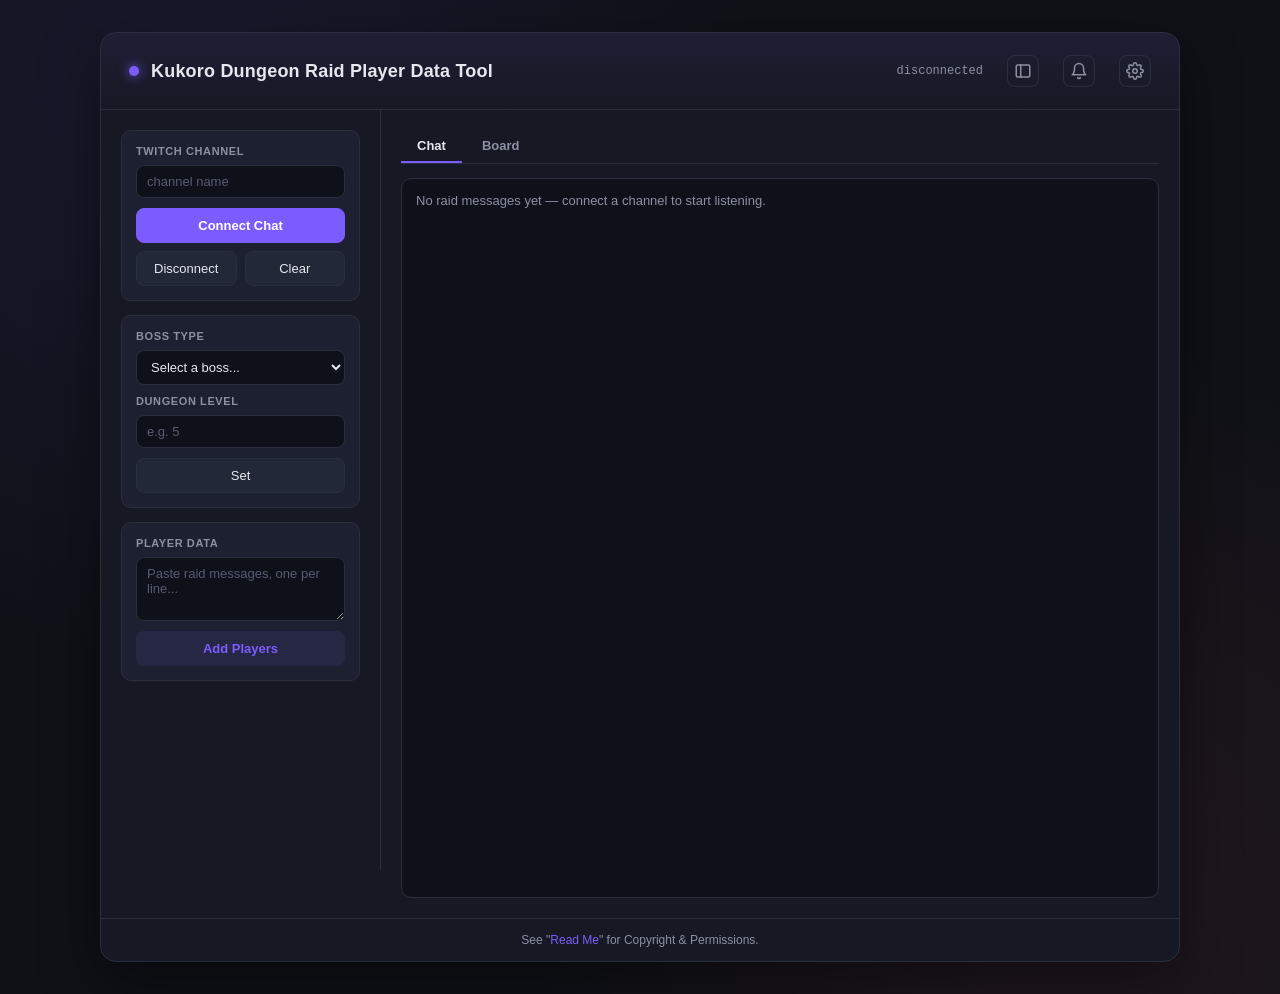
==== commit bca0f925: "Bell button now opens notifications popup" ====
--- a/index.html
+++ b/index.html
@@ -4,760 +4,7 @@
 <meta charset="UTF-8">
 <title>Kukoro Dungeon Raid Player Data Tool</title>
 
-<style>
-  :root {
-    --bg: #0f1117;
-    --panel: #161923;
-    --panel-2: #1c2030;
-    --border: #2a2f3f;
-    --text: #e6e8f0;
-    --text-dim: #8b90a3;
-    --accent: #7c5cff;
-    --accent-2: #ff6b6b;
-    --success: #35d68f;
-  }
-
-  * { box-sizing: border-box; }
-
-  body {
-    margin: 0;
-    background: var(--bg);
-    background-image:
-      radial-gradient(circle at 15% 10%, rgba(124,92,255,0.10), transparent 40%),
-      radial-gradient(circle at 85% 90%, rgba(255,107,107,0.08), transparent 40%);
-    font-family: 'Inter', -apple-system, BlinkMacSystemFont, 'Segoe UI', sans-serif;
-    color: var(--text);
-    display: flex;
-    justify-content: center;
-    padding: 32px 16px;
-    min-height: 100vh;
-  }
-
-  .app {
-    width: 100%;
-    max-width: 1080px;
-    background: var(--panel);
-    border: 1px solid var(--border);
-    border-radius: 16px;
-    overflow: hidden;
-    box-shadow: 0 20px 60px rgba(0,0,0,0.45);
-    display: flex;
-    flex-direction: column;
-  }
-
-  .title-bar {
-    padding: 22px 28px;
-    border-bottom: 1px solid var(--border);
-    display: flex;
-    align-items: center;
-    gap: 12px;
-    background: linear-gradient(180deg, rgba(124,92,255,0.08), transparent);
-  }
-
-  .title-bar .mark {
-    width: 10px;
-    height: 10px;
-    border-radius: 50%;
-    background: var(--accent);
-    box-shadow: 0 0 12px var(--accent);
-  }
-
-  .title-bar h1 {
-    margin: 0;
-    font-size: 18px;
-    font-weight: 600;
-    letter-spacing: 0.2px;
-  }
-
-  .title-bar .sub {
-    margin-left: auto;
-    font-size: 12px;
-    color: var(--text-dim);
-    font-family: 'SFMono-Regular', Consolas, monospace;
-  }
-
-  .main-area {
-    display: flex;
-  }
-
-  .sidebar {
-    width: 280px;
-    padding: 20px;
-    border-right: 1px solid var(--border);
-    overflow-y: auto;
-    max-height: 760px;
-    background: var(--panel);
-    flex-shrink: 0;
-    transition: width 0.2s ease, padding 0.2s ease, border-color 0.2s ease;
-    overflow-x: hidden;
-  }
-
-  .sidebar.collapsed {
-    width: 0;
-    padding-left: 0;
-    padding-right: 0;
-    border-right-color: transparent;
-  }
-
-  .sidebar.collapsed > * {
-    display: none;
-  }
-
-  .section {
-    background: var(--panel-2);
-    border: 1px solid var(--border);
-    border-radius: 10px;
-    padding: 14px;
-    margin-bottom: 14px;
-  }
-
-  .field-label {
-    font-size: 11px;
-    font-weight: 600;
-    text-transform: uppercase;
-    letter-spacing: 0.6px;
-    color: var(--text-dim);
-    margin-bottom: 8px;
-  }
-
-  .field-label .value {
-    color: var(--text);
-    font-weight: 700;
-    text-transform: none;
-    letter-spacing: 0;
-    margin-left: 6px;
-  }
-
-  textarea, input {
-    display: block;
-    width: 100%;
-    background: #0e1119;
-    color: var(--text);
-    border: 1px solid var(--border);
-    border-radius: 8px;
-    padding: 8px 10px;
-    font-family: inherit;
-    font-size: 13px;
-    resize: vertical;
-    margin-bottom: 10px;
-  }
-
-  textarea { height: 64px; }
-
-  textarea::placeholder, input::placeholder { color: #565c72; }
-
-  textarea:focus, input:focus, button:focus-visible {
-    outline: none;
-    border-color: var(--accent);
-    box-shadow: 0 0 0 3px rgba(124,92,255,0.25);
-  }
-
-  button {
-    display: block;
-    width: 100%;
-    padding: 9px 0;
-    background: #232838;
-    color: var(--text);
-    border: 1px solid var(--border);
-    border-radius: 8px;
-    font-family: inherit;
-    font-size: 13px;
-    font-weight: 500;
-    cursor: pointer;
-    transition: background 0.15s ease, transform 0.05s ease, border-color 0.15s ease;
-    margin-bottom: 8px;
-  }
-
-  button:last-child { margin-bottom: 0; }
-
-  button:hover {
-    background: #2a3044;
-    border-color: #3a4159;
-  }
-
-  button:active {
-    transform: translateY(1px);
-  }
-
-  button.primary {
-    background: var(--accent);
-    border-color: var(--accent);
-    color: #fff;
-    font-weight: 600;
-  }
-
-  button.primary:hover {
-    background: #6c4cf0;
-  }
-
-  button.ghost {
-    background: transparent;
-    border-color: transparent;
-    color: var(--accent);
-    font-weight: 600;
-  }
-
-  button.ghost:hover {
-    background: rgba(124,92,255,0.1);
-  }
-
-  button.danger:hover {
-    border-color: var(--accent-2);
-    color: var(--accent-2);
-  }
-
-  .button-row {
-    display: flex;
-    gap: 8px;
-  }
-
-  .button-row button {
-    margin-bottom: 0;
-  }
-
-  .icon-btn {
-    display: flex;
-    align-items: center;
-    justify-content: center;
-    width: 32px;
-    height: 32px;
-    padding: 0;
-    margin: 0 0 0 12px;
-    background: transparent;
-    border: 1px solid var(--border);
-    border-radius: 8px;
-    color: var(--text-dim);
-    cursor: pointer;
-    transition: color 0.15s ease, border-color 0.15s ease, background 0.15s ease;
-  }
-
-  .icon-btn:hover {
-    color: var(--text);
-    border-color: var(--accent);
-    background: rgba(124,92,255,0.1);
-  }
-
-  .modal-overlay {
-    display: none;
-    position: fixed;
-    inset: 0;
-    background: rgba(0,0,0,0.6);
-    align-items: center;
-    justify-content: center;
-    z-index: 100;
-  }
-
-  .modal-overlay.open {
-    display: flex;
-  }
-
-  .modal {
-    width: 320px;
-    background: var(--panel);
-    border: 1px solid var(--border);
-    border-radius: 12px;
-    padding: 20px;
-    box-shadow: 0 20px 60px rgba(0,0,0,0.5);
-  }
-
-  .modal-header {
-    display: flex;
-    align-items: center;
-    justify-content: space-between;
-    margin-bottom: 16px;
-  }
-
-  .modal-header h2 {
-    margin: 0;
-    font-size: 15px;
-    font-weight: 600;
-  }
-
-  .modal .section {
-    margin-bottom: 12px;
-  }
-
-  .modal .section:last-child {
-    margin-bottom: 0;
-  }
-
-  select {
-    display: block;
-    width: 100%;
-    background: #0e1119;
-    color: var(--text);
-    border: 1px solid var(--border);
-    border-radius: 8px;
-    padding: 8px 10px;
-    font-family: inherit;
-    font-size: 13px;
-  }
-
-  select:focus {
-    outline: none;
-    border-color: var(--accent);
-    box-shadow: 0 0 0 3px rgba(124,92,255,0.25);
-  }
-
-  .content {
-    flex: 1;
-    padding: 20px;
-    display: flex;
-    flex-direction: column;
-  }
-
-  .tabs {
-    display: flex;
-    gap: 4px;
-    margin-bottom: 14px;
-    border-bottom: 1px solid var(--border);
-  }
-
-  .tab-btn {
-    display: inline-block;
-    width: auto;
-    margin: 0;
-    padding: 8px 16px;
-    background: transparent;
-    border: none;
-    border-bottom: 2px solid transparent;
-    border-radius: 0;
-    color: var(--text-dim);
-    font-weight: 600;
-  }
-
-  .tab-btn:hover {
-    background: rgba(124,92,255,0.08);
-    color: var(--text);
-  }
-
-  .tab-btn.active {
-    color: var(--text);
-    border-bottom-color: var(--accent);
-  }
-
-  .panel {
-    display: none;
-    flex: 1;
-  }
-
-  .panel.active {
-    display: block;
-  }
-
-  .chat-name {
-    color: var(--accent-2);
-    font-weight: 700;
-    margin-right: 4px;
-  }
-
-  .board {
-    height: 720px;
-    overflow-y: auto;
-    border: 1px solid var(--border);
-    border-radius: 10px;
-    padding: 14px;
-    background: #0e1119;
-    display: flex;
-    flex-direction: column;
-    gap: 8px;
-  }
-
-  .board:empty::before {
-    content: "No players yet — they'll appear here once detected in chat or added manually.";
-    color: var(--text-dim);
-    font-size: 13px;
-  }
-
-  .boss-type-display {
-    display: flex;
-    align-items: center;
-    gap: 8px;
-    padding: 8px 14px;
-    margin-bottom: 12px;
-    background: rgba(124,92,255,0.1);
-    border: 1px solid var(--border);
-    border-radius: 8px;
-    font-size: 14px;
-    font-weight: 700;
-    color: var(--accent);
-    width: fit-content;
-  }
-
-  .board-header, .player-row {
-    display: grid;
-    grid-template-columns: 118px 42px 122px 80px 70px 1.6fr;
-    gap: 10px;
-    align-items: center;
-  }
-
-  .board-header {
-    padding: 0 14px 8px 14px;
-    border-bottom: 1px solid var(--border);
-    font-size: 11px;
-    font-weight: 600;
-    text-transform: uppercase;
-    letter-spacing: 0.6px;
-    color: var(--text-dim);
-  }
-
-  .sort-header {
-    cursor: pointer;
-    user-select: none;
-    display: flex;
-    align-items: center;
-    gap: 4px;
-    transition: color 0.15s ease;
-  }
-
-  .sort-header:hover {
-    color: var(--text);
-  }
-
-  .sort-header.active {
-    color: var(--accent);
-  }
-
-  .sort-arrow {
-    font-size: 9px;
-    line-height: 1;
-    width: 8px;
-    display: inline-block;
-  }
-
-  .player-row {
-    position: relative;
-    background: var(--panel-2);
-    border: 1px solid var(--border);
-    border-radius: 8px;
-    padding: 10px 66px 10px 14px;
-  }
-
-  .player-row.player-row-out {
-    background: rgba(255,107,107,0.12);
-    border-color: rgba(255,107,107,0.35);
-  }
-
-  .row-action-btn {
-    position: absolute;
-    top: 50%;
-    transform: translateY(-50%);
-    width: 24px;
-    height: 24px;
-    padding: 0;
-    margin: 0;
-    display: flex;
-    align-items: center;
-    justify-content: center;
-    background: rgba(255,255,255,0.03);
-    border: 1px solid var(--border);
-    border-radius: 6px;
-    color: var(--text-dim);
-    cursor: pointer;
-    transition: color 0.15s ease, border-color 0.15s ease, background 0.15s ease;
-  }
-
-  .edit-row-btn {
-    right: 38px;
-  }
-
-  .edit-row-btn:hover {
-    color: var(--accent);
-    border-color: var(--accent);
-    background: rgba(124,92,255,0.1);
-  }
-
-  .remove-row-btn {
-    right: 8px;
-  }
-
-  .remove-row-btn:hover {
-    color: var(--accent-2);
-    border-color: var(--accent-2);
-    background: rgba(255,107,107,0.1);
-  }
-
-  .player-row.add-row {
-    padding-right: 14px;
-  }
-
-  .player-row .player-name {
-    font-weight: 700;
-    font-size: 13px;
-    display: inline-block;
-    padding: 3px 5px;
-    border-radius: 5px;
-    cursor: pointer;
-    min-width: 0;
-    max-width: 100%;
-    overflow: hidden;
-    text-overflow: ellipsis;
-    white-space: nowrap;
-    vertical-align: middle;
-  }
-
-  .player-row .player-name.name-green {
-    color: var(--success);
-  }
-
-  .player-row .player-name.name-red {
-    color: var(--accent-2);
-  }
-
-  .player-row .player-level {
-    font-size: 13px;
-    font-weight: 600;
-    color: var(--text);
-  }
-
-  .player-row .player-level.level-low {
-    color: var(--success);
-  }
-
-  .player-row .player-level.level-mid {
-    color: #e0c341;
-  }
-
-  .player-row .player-level.level-high {
-    color: var(--accent-2);
-  }
-
-  .player-row .player-stats {
-    font-size: 12px;
-    color: var(--text-dim);
-  }
-
-  .player-row .player-role {
-    font-size: 13px;
-  }
-
-  .player-row .player-focus {
-    font-size: 12px;
-    color: var(--text-dim);
-    text-transform: capitalize;
-  }
-
-  .player-row .player-focus.has-focus {
-    color: var(--success);
-  }
-
-  .player-row .player-focus.mixed-focus {
-    color: #e0c341;
-  }
-
-  .player-row .player-skills {
-    font-size: 12px;
-    color: var(--text);
-    line-height: 1.5;
-  }
-
-  .player-row .player-skills .skill-num {
-    color: var(--accent);
-    font-weight: 600;
-    margin-right: 4px;
-  }
-
-  .player-row .player-skills .skill-item {
-    padding: 3px 5px;
-    border-radius: 5px;
-    cursor: pointer;
-    transition: background 0.15s ease;
-  }
-
-  .player-row .player-skills .skill-item + .skill-item {
-    margin-top: 3px;
-  }
-
-  .player-row .player-skills .skill-item:hover {
-    background: rgba(255,255,255,0.06);
-  }
-
-  .player-row .player-skills .skill-item.skill-red {
-    color: var(--accent-2);
-    background: rgba(255,107,107,0.12);
-  }
-
-  .player-row .player-skills .skill-item.skill-red:hover {
-    background: rgba(255,107,107,0.2);
-  }
-
-  .player-row .player-skills .skill-item.skill-green {
-    color: var(--success);
-    background: rgba(53,214,143,0.12);
-  }
-
-  .player-row .player-skills .skill-item.skill-green:hover {
-    background: rgba(53,214,143,0.2);
-  }
-
-  .player-row .player-skills .skill-item.skill-yellow {
-    color: #e0c341;
-    background: rgba(224,195,65,0.14);
-  }
-
-  .player-row .player-skills .skill-item.skill-yellow:hover {
-    background: rgba(224,195,65,0.22);
-  }
-
-  .add-row-trigger {
-    display: flex;
-    align-items: center;
-    justify-content: center;
-    gap: 6px;
-    padding: 10px 14px;
-    border: 1px dashed var(--border);
-    border-radius: 8px;
-    color: var(--text-dim);
-    font-size: 13px;
-    font-weight: 500;
-    cursor: pointer;
-    transition: color 0.15s ease, border-color 0.15s ease, background 0.15s ease;
-  }
-
-  .add-row-trigger:hover {
-    color: var(--accent);
-    border-color: var(--accent);
-    background: rgba(124,92,255,0.08);
-  }
-
-  .add-row-trigger .plus-icon {
-    font-size: 16px;
-    font-weight: 700;
-    line-height: 1;
-  }
-
-  .player-row.add-row {
-    border-color: var(--accent);
-    align-items: start;
-  }
-
-  .add-row .add-input {
-    background: #0e1119;
-    color: var(--text);
-    border: 1px solid var(--border);
-    border-radius: 6px;
-    padding: 6px 8px;
-    font-family: inherit;
-    font-size: 12px;
-    width: 100%;
-    margin: 0;
-  }
-
-  .add-row .add-input:focus {
-    outline: none;
-    border-color: var(--accent);
-    box-shadow: 0 0 0 2px rgba(124,92,255,0.25);
-  }
-
-  .add-skills-cell {
-    display: flex;
-    flex-direction: column;
-    gap: 6px;
-  }
-
-  .add-skills-cell textarea {
-    background: #0e1119;
-    color: var(--text);
-    border: 1px solid var(--border);
-    border-radius: 6px;
-    padding: 6px 8px;
-    font-family: inherit;
-    font-size: 12px;
-    width: 100%;
-    height: 48px;
-    margin: 0;
-    resize: vertical;
-  }
-
-  .add-skills-cell textarea:focus {
-    outline: none;
-    border-color: var(--accent);
-    box-shadow: 0 0 0 2px rgba(124,92,255,0.25);
-  }
-
-  .add-row-actions {
-    display: flex;
-    gap: 6px;
-  }
-
-  .add-row-actions button {
-    margin: 0;
-    padding: 5px 0;
-    font-size: 12px;
-  }
-
-  .add-row-actions button.danger:hover {
-    border-color: var(--accent-2);
-    color: var(--accent-2);
-  }
-
-  .chat {
-    height: 720px;
-    overflow-y: auto;
-    border: 1px solid var(--border);
-    border-radius: 10px;
-    padding: 14px;
-    font-size: 13px;
-    background: #0e1119;
-  }
-
-  .chat:empty::before {
-    content: "No raid messages yet — connect a channel to start listening.";
-    color: var(--text-dim);
-    font-size: 13px;
-  }
-
-  .msg {
-    display: flex;
-    gap: 8px;
-    align-items: baseline;
-    padding: 8px 10px;
-    border-radius: 8px;
-    margin-bottom: 6px;
-    background: var(--panel-2);
-    border: 1px solid var(--border);
-  }
-
-  .tag {
-    color: var(--success);
-    font-weight: 700;
-    font-size: 11px;
-    letter-spacing: 0.3px;
-    font-family: 'SFMono-Regular', Consolas, monospace;
-  }
-
-  .name {
-    color: var(--accent);
-    font-weight: 600;
-  }
-
-  .msg .text {
-    color: var(--text);
-  }
-
-  .footer {
-    text-align: center;
-    padding: 14px;
-    font-size: 12px;
-    color: var(--text-dim);
-    border-top: 1px solid var(--border);
-  }
-
-  .footer a {
-    color: var(--accent);
-    text-decoration: none;
-  }
-
-  .footer a:hover {
-    text-decoration: underline;
-  }
-
-  .sidebar::-webkit-scrollbar, .chat::-webkit-scrollbar { width: 8px; }
-  .sidebar::-webkit-scrollbar-thumb, .chat::-webkit-scrollbar-thumb {
-    background: var(--border);
-    border-radius: 4px;
-  }
-</style>
+<link rel="stylesheet" href="style.css">
 </head>
 
 <body>
@@ -774,6 +21,23 @@
         <line x1="9" y1="4" x2="9" y2="20"></line>
       </svg>
     </button>
+    <div class="bell-wrap">
+      <button class="icon-btn" id="translationBellBtn" onclick="toggleNotifPanel()" title="Notifications" aria-label="Notifications" data-i18n-title="notifications_title" data-i18n-aria="notifications_title">
+        <span class="notif-badge" id="bellNotifBadge"></span>
+        <svg viewBox="0 0 24 24" width="18" height="18" fill="none" stroke="currentColor" stroke-width="2" stroke-linecap="round" stroke-linejoin="round">
+          <path d="M18 8a6 6 0 0 0-12 0c0 7-3 9-3 9h18s-3-2-3-9"></path>
+          <path d="M13.73 21a2 2 0 0 1-3.46 0"></path>
+        </svg>
+      </button>
+
+      <div class="notif-panel" id="notifPanel">
+        <div class="notif-panel-header">
+          <span data-i18n="notifications_panel_title">Notifications</span>
+          <button class="notif-clear-btn" id="notifClearBtn" onclick="clearAllNotifications()" data-i18n="notifications_clear_btn">Clear all</button>
+        </div>
+        <div class="notif-list" id="notifList"></div>
+      </div>
+    </div>
     <button class="icon-btn" onclick="openSettings()" title="Settings" aria-label="Settings" data-i18n-title="settings_title" data-i18n-aria="settings_title">
       <svg viewBox="0 0 24 24" width="18" height="18" fill="none" stroke="currentColor" stroke-width="2" stroke-linecap="round" stroke-linejoin="round">
         <circle cx="12" cy="12" r="3"></circle>
@@ -895,7 +159,14 @@
 
     <div class="section">
       <div class="field-label" data-i18n="theme_label">Theme</div>
-      <button onclick="toggleDarkMode()" data-i18n="toggle_theme_btn">Toggle Theme</button>
+      <button id="themeToggleBtn" onclick="toggleDarkMode()">Toggle Theme</button>
+    </div>
+
+    <div class="section">
+      <div class="field-label" data-i18n="board_text_log_label">Board Text (for translation)</div>
+      <button id="exportBoardTextBtn" onclick="exportBoardTextLog()">
+        <span data-i18n="export_board_text_btn">Export Board Text</span><span class="export-badge" id="exportBadge" style="display:none;"></span>
+      </button>
     </div>
 
     <div class="section">
@@ -912,1470 +183,7 @@
 </div>
 
 <script src="patterns.js"></script>
-<script>
-// ---- i18n dictionary & engine ----
-// Covers every piece of UI chrome (labels, buttons, placeholders, tooltips,
-// headers, alerts, status text) across all 5 languages in the Settings >
-// Language dropdown. Deliberately NOT translated: player-entered data
-// (names/stats/skills) and the Boss Type creature list — those are tied to
-// the raid-message parsing patterns in patterns.js, so changing their text
-// here would desync them from what the parser actually matches.
-const I18N = {
-  en: {
-    app_title: "Kukoro Dungeon Raid Player Data Tool",
-    settings_title: "Settings",
-    theme_label: "Theme",
-    toggle_theme_btn: "Toggle Theme",
-    language_label: "Language",
-    toggle_sidebar_title: "Toggle sidebar",
-    close_settings_aria: "Close settings",
-    twitch_channel_label: "Twitch Channel",
-    channel_placeholder: "channel name",
-    connect_chat_btn: "Connect Chat",
-    disconnect_btn: "Disconnect",
-    clear_btn: "Clear",
-    boss_type_label: "Boss Type",
-    select_boss_option: "Select a boss...",
-    boss_custom_option: "Other (type your own)...",
-    boss_custom_placeholder: "Enter custom boss type",
-    dungeon_level_label: "Dungeon Level",
-    dungeon_level_placeholder: "e.g. 5",
-    set_btn: "Set",
-    player_data_label: "Player Data",
-    player_data_placeholder: "Paste raid messages, one per line...",
-    add_players_btn: "Add Players",
-    tab_chat: "Chat",
-    tab_board: "Board",
-    boss_label: "Boss",
-    header_players: "Players",
-    header_level: "Level",
-    header_stats: "Stats",
-    header_role: "Role",
-    header_focus: "Focus",
-    header_skills: "Skills",
-    footer_html: 'See "<a href="#" onclick="readMe(); return false;">Read Me</a>" for Copyright &amp; Permissions.',
-    edit_player_title: "Edit player",
-    remove_player_title: "Remove player",
-    add_player_trigger: "Add Player",
-    unknown_focus: "Unknown",
-    save_btn: "Save",
-    cancel_btn: "Cancel",
-    player_name_placeholder: "Player name",
-    level_placeholder: "Level",
-    stats_placeholder: "Stats",
-    role_placeholder: "Role",
-    focus_placeholder: "Focus",
-    skills_placeholder: "Skills, one per line...",
-    status_disconnected: "disconnected",
-    status_connecting: "connecting to #{channel}…",
-    status_connected: "connected — #{channel}",
-    status_dropped: "disconnected (connection dropped)",
-    theme_alert: "This tool now ships dark by default — light mode coming soon.",
-    readme_alert: "Kukoro Dungeon Raid Tool - Read Me placeholder",
-    skill_placeholder_title: "Placeholder — waiting for full stats",
-    skill_highlight_title: "Click to highlight red/green",
-    name_highlight_title: "{name} — Click to highlight red/green"
-  },
-  es: {
-    app_title: "Herramienta de Datos de Jugadores - Kukoro Dungeon Raid",
-    settings_title: "Configuración",
-    theme_label: "Tema",
-    toggle_theme_btn: "Cambiar Tema",
-    language_label: "Idioma",
-    toggle_sidebar_title: "Mostrar/ocultar barra lateral",
-    close_settings_aria: "Cerrar configuración",
-    twitch_channel_label: "Canal de Twitch",
-    channel_placeholder: "nombre del canal",
-    connect_chat_btn: "Conectar Chat",
-    disconnect_btn: "Desconectar",
-    clear_btn: "Borrar",
-    boss_type_label: "Tipo de Jefe",
-    select_boss_option: "Selecciona un jefe...",
-    boss_custom_option: "Otro (escribe el tuyo)...",
-    boss_custom_placeholder: "Escribe el tipo de jefe",
-    dungeon_level_label: "Nivel de Mazmorra",
-    dungeon_level_placeholder: "p. ej. 5",
-    set_btn: "Aplicar",
-    player_data_label: "Datos de Jugadores",
-    player_data_placeholder: "Pega los mensajes de la redada, uno por línea...",
-    add_players_btn: "Añadir Jugadores",
-    tab_chat: "Chat",
-    tab_board: "Tablero",
-    boss_label: "Jefe",
-    header_players: "Jugadores",
-    header_level: "Nivel",
-    header_stats: "Estadísticas",
-    header_role: "Rol",
-    header_focus: "Objetivo",
-    header_skills: "Habilidades",
-    footer_html: 'Consulta el "<a href="#" onclick="readMe(); return false;">Léeme</a>" para Derechos de Autor y Permisos.',
-    edit_player_title: "Editar jugador",
-    remove_player_title: "Eliminar jugador",
-    add_player_trigger: "Añadir Jugador",
-    unknown_focus: "Desconocido",
-    save_btn: "Guardar",
-    cancel_btn: "Cancelar",
-    player_name_placeholder: "Nombre del jugador",
-    level_placeholder: "Nivel",
-    stats_placeholder: "Estadísticas",
-    role_placeholder: "Rol",
-    focus_placeholder: "Objetivo",
-    skills_placeholder: "Habilidades, una por línea...",
-    status_disconnected: "desconectado",
-    status_connecting: "conectando a #{channel}…",
-    status_connected: "conectado — #{channel}",
-    status_dropped: "desconectado (conexión perdida)",
-    theme_alert: "Esta herramienta ahora viene en modo oscuro por defecto — el modo claro llegará pronto.",
-    readme_alert: "Herramienta Kukoro Dungeon Raid - Marcador de posición Léeme",
-    skill_placeholder_title: "Marcador de posición — esperando estadísticas completas",
-    skill_highlight_title: "Haz clic para resaltar en rojo/verde",
-    name_highlight_title: "{name} — Haz clic para resaltar en rojo/verde"
-  },
-  fr: {
-    app_title: "Outil de Données des Joueurs - Kukoro Dungeon Raid",
-    settings_title: "Paramètres",
-    theme_label: "Thème",
-    toggle_theme_btn: "Changer de Thème",
-    language_label: "Langue",
-    toggle_sidebar_title: "Afficher/masquer la barre latérale",
-    close_settings_aria: "Fermer les paramètres",
-    twitch_channel_label: "Chaîne Twitch",
-    channel_placeholder: "nom de la chaîne",
-    connect_chat_btn: "Connecter le Chat",
-    disconnect_btn: "Déconnecter",
-    clear_btn: "Effacer",
-    boss_type_label: "Type de Boss",
-    select_boss_option: "Sélectionnez un boss...",
-    boss_custom_option: "Autre (saisissez le vôtre)...",
-    boss_custom_placeholder: "Saisissez le type de boss",
-    dungeon_level_label: "Niveau du Donjon",
-    dungeon_level_placeholder: "p. ex. 5",
-    set_btn: "Définir",
-    player_data_label: "Données des Joueurs",
-    player_data_placeholder: "Collez les messages du raid, un par ligne...",
-    add_players_btn: "Ajouter des Joueurs",
-    tab_chat: "Chat",
-    tab_board: "Tableau",
-    boss_label: "Boss",
-    header_players: "Joueurs",
-    header_level: "Niveau",
-    header_stats: "Stats",
-    header_role: "Rôle",
-    header_focus: "Cible",
-    header_skills: "Compétences",
-    footer_html: 'Consultez le "<a href="#" onclick="readMe(); return false;">Lisez-moi</a>" pour les droits d\'auteur et autorisations.',
-    edit_player_title: "Modifier le joueur",
-    remove_player_title: "Supprimer le joueur",
-    add_player_trigger: "Ajouter un Joueur",
-    unknown_focus: "Inconnu",
-    save_btn: "Enregistrer",
-    cancel_btn: "Annuler",
-    player_name_placeholder: "Nom du joueur",
-    level_placeholder: "Niveau",
-    stats_placeholder: "Stats",
-    role_placeholder: "Rôle",
-    focus_placeholder: "Cible",
-    skills_placeholder: "Compétences, une par ligne...",
-    status_disconnected: "déconnecté",
-    status_connecting: "connexion à #{channel}…",
-    status_connected: "connecté — #{channel}",
-    status_dropped: "déconnecté (connexion perdue)",
-    theme_alert: "Cet outil est désormais sombre par défaut — le mode clair arrive bientôt.",
-    readme_alert: "Outil Kukoro Dungeon Raid - Espace réservé Lisez-moi",
-    skill_placeholder_title: "Espace réservé — en attente des stats complètes",
-    skill_highlight_title: "Cliquez pour surligner en rouge/vert",
-    name_highlight_title: "{name} — Cliquez pour surligner en rouge/vert"
-  },
-  de: {
-    app_title: "Kukoro Dungeon Raid Spielerdaten-Tool",
-    settings_title: "Einstellungen",
-    theme_label: "Design",
-    toggle_theme_btn: "Design Wechseln",
-    language_label: "Sprache",
-    toggle_sidebar_title: "Seitenleiste ein-/ausblenden",
-    close_settings_aria: "Einstellungen schließen",
-    twitch_channel_label: "Twitch-Kanal",
-    channel_placeholder: "Kanalname",
-    connect_chat_btn: "Chat Verbinden",
-    disconnect_btn: "Trennen",
-    clear_btn: "Löschen",
-    boss_type_label: "Bosstyp",
-    select_boss_option: "Boss auswählen...",
-    boss_custom_option: "Andere (eigenen Namen eingeben)...",
-    boss_custom_placeholder: "Eigenen Bosstyp eingeben",
-    dungeon_level_label: "Dungeon-Stufe",
-    dungeon_level_placeholder: "z. B. 5",
-    set_btn: "Übernehmen",
-    player_data_label: "Spielerdaten",
-    player_data_placeholder: "Raid-Nachrichten einfügen, eine pro Zeile...",
-    add_players_btn: "Spieler Hinzufügen",
-    tab_chat: "Chat",
-    tab_board: "Tafel",
-    boss_label: "Boss",
-    header_players: "Spieler",
-    header_level: "Stufe",
-    header_stats: "Werte",
-    header_role: "Rolle",
-    header_focus: "Fokus",
-    header_skills: "Fähigkeiten",
-    footer_html: 'Siehe "<a href="#" onclick="readMe(); return false;">Liesmich</a>" für Urheberrecht &amp; Berechtigungen.',
-    edit_player_title: "Spieler bearbeiten",
-    remove_player_title: "Spieler entfernen",
-    add_player_trigger: "Spieler Hinzufügen",
-    unknown_focus: "Unbekannt",
-    save_btn: "Speichern",
-    cancel_btn: "Abbrechen",
-    player_name_placeholder: "Spielername",
-    level_placeholder: "Stufe",
-    stats_placeholder: "Werte",
-    role_placeholder: "Rolle",
-    focus_placeholder: "Fokus",
-    skills_placeholder: "Fähigkeiten, eine pro Zeile...",
-    status_disconnected: "getrennt",
-    status_connecting: "Verbinde mit #{channel}…",
-    status_connected: "verbunden — #{channel}",
-    status_dropped: "getrennt (Verbindung unterbrochen)",
-    theme_alert: "Dieses Tool ist jetzt standardmäßig dunkel — der helle Modus folgt bald.",
-    readme_alert: "Kukoro Dungeon Raid Tool - Liesmich-Platzhalter",
-    skill_placeholder_title: "Platzhalter — wartet auf vollständige Werte",
-    skill_highlight_title: "Klicken zum Markieren in Rot/Grün",
-    name_highlight_title: "{name} — Klicken zum Markieren in Rot/Grün"
-  },
-  ja: {
-    app_title: "Kukoro ダンジョンレイド プレイヤーデータツール",
-    settings_title: "設定",
-    theme_label: "テーマ",
-    toggle_theme_btn: "テーマを切り替え",
-    language_label: "言語",
-    toggle_sidebar_title: "サイドバーの表示切替",
-    close_settings_aria: "設定を閉じる",
-    twitch_channel_label: "Twitchチャンネル",
-    channel_placeholder: "チャンネル名",
-    connect_chat_btn: "チャットに接続",
-    disconnect_btn: "切断",
-    clear_btn: "クリア",
-    boss_type_label: "ボスタイプ",
-    select_boss_option: "ボスを選択...",
-    boss_custom_option: "その他（自分で入力）...",
-    boss_custom_placeholder: "ボスタイプを入力",
-    dungeon_level_label: "ダンジョンレベル",
-    dungeon_level_placeholder: "例：5",
-    set_btn: "設定する",
-    player_data_label: "プレイヤーデータ",
-    player_data_placeholder: "レイドメッセージを1行ずつ貼り付け...",
-    add_players_btn: "プレイヤーを追加",
-    tab_chat: "チャット",
-    tab_board: "ボード",
-    boss_label: "ボス",
-    header_players: "プレイヤー",
-    header_level: "レベル",
-    header_stats: "ステータス",
-    header_role: "役割",
-    header_focus: "フォーカス",
-    header_skills: "スキル",
-    footer_html: '著作権と使用許可については「<a href="#" onclick="readMe(); return false;">Read Me</a>」をご覧ください。',
-    edit_player_title: "プレイヤーを編集",
-    remove_player_title: "プレイヤーを削除",
-    add_player_trigger: "プレイヤーを追加",
-    unknown_focus: "不明",
-    save_btn: "保存",
-    cancel_btn: "キャンセル",
-    player_name_placeholder: "プレイヤー名",
-    level_placeholder: "レベル",
-    stats_placeholder: "ステータス",
-    role_placeholder: "役割",
-    focus_placeholder: "フォーカス",
-    skills_placeholder: "スキルを1行ずつ入力...",
-    status_disconnected: "切断済み",
-    status_connecting: "#{channel} に接続中…",
-    status_connected: "接続済み — #{channel}",
-    status_dropped: "切断（接続が失われました）",
-    theme_alert: "このツールは現在デフォルトでダークモードです — ライトモードは近日公開予定です。",
-    readme_alert: "Kukoro ダンジョンレイドツール - Read Me（仮）",
-    skill_placeholder_title: "プレースホルダー — 完全なステータス待ち",
-    skill_highlight_title: "クリックして赤/緑でハイライト",
-    name_highlight_title: "{name} — クリックして赤/緑でハイライト"
-  }
-};
-
-let currentLang = "en";
-
-// Looks up `key` in the active language, falling back to English if the
-// key or language is missing (so an incomplete dictionary never blanks the
-// UI), and substitutes any {placeholder} tokens from `vars`.
-function t(key, vars) {
-  const dict = I18N[currentLang] || I18N.en;
-  let str = dict[key] !== undefined ? dict[key] : I18N.en[key];
-  if (str === undefined) return key;
-  if (vars) {
-    Object.keys(vars).forEach(k => {
-      str = str.replace(new RegExp("\\{" + k + "\\}", "g"), vars[k]);
-    });
-  }
-  return str;
-}
-
-// Walks every element tagged with a data-i18n* attribute and swaps in the
-// translation for the active language, then refreshes the pieces of the UI
-// that are built dynamically in JS (status line, board rows) rather than
-// sitting as static markup, so a language switch mid-session updates
-// everything on screen immediately.
-function applyLanguage(lang) {
-  currentLang = I18N[lang] ? lang : "en";
-  document.documentElement.lang = currentLang;
-
-  document.querySelectorAll("[data-i18n]").forEach(el => { el.textContent = t(el.dataset.i18n); });
-  document.querySelectorAll("[data-i18n-html]").forEach(el => { el.innerHTML = t(el.dataset.i18nHtml); });
-  document.querySelectorAll("[data-i18n-placeholder]").forEach(el => { el.placeholder = t(el.dataset.i18nPlaceholder); });
-  document.querySelectorAll("[data-i18n-title]").forEach(el => { el.title = t(el.dataset.i18nTitle); });
-  document.querySelectorAll("[data-i18n-aria]").forEach(el => { el.setAttribute("aria-label", t(el.dataset.i18nAria)); });
-
-  updateStatusText();
-  renderBoard();
-}
-
-let ws;
-let manualDisconnect = false;
-let participants = new Map(); // name -> { stats, role, skills }
-const MAX_PLAYERS = 16;
-let sortMode = "name-asc";
-let addingRow = false;
-let editingName = null;
-
-// Tracks connection state independently of the status line's text so that
-// switching languages mid-session can redraw the same state ("connected to
-// #foo", "connecting…", etc.) in the new language instead of freezing
-// whatever English (or other) string happened to be on screen already.
-let connectionState = { status: "disconnected", channel: "" };
-
-function updateStatusText() {
-  const el = document.getElementById("statusText");
-  if (!el) return;
-  const { status, channel } = connectionState;
-  if (status === "connecting") el.textContent = t("status_connecting", { channel });
-  else if (status === "connected") el.textContent = t("status_connected", { channel });
-  else if (status === "dropped") el.textContent = t("status_dropped");
-  else el.textContent = t("status_disconnected");
-}
-
-/* ORIGINAL CHAT LOGIC (UNCHANGED) */
-function connect() {
-  const channel = document.getElementById("channelInput").value.trim().toLowerCase();
-  if (!channel) return;
-
-  // Close any existing connection first — otherwise reconnecting (or
-  // double-clicking Connect) leaves two sockets open, and every message
-  // gets rendered twice, once per socket.
-  if (ws) {
-    ws.onclose = null; // don't let the old socket's onclose overwrite our new status text
-    ws.close();
-    ws = null;
-  }
-  manualDisconnect = false;
-
-  const chatBox = document.getElementById("chat");
-  connectionState = { status: "connecting", channel };
-  updateStatusText();
-
-  ws = new WebSocket("wss://irc-ws.chat.twitch.tv:443");
-
-  ws.onopen = () => {
-    ws.send("CAP REQ :twitch.tv/tags twitch.tv/commands twitch.tv/membership");
-    ws.send("NICK justinfan" + Math.floor(Math.random() * 100000));
-    ws.send("JOIN #" + channel);
-    connectionState = { status: "connected", channel };
-    updateStatusText();
-  };
-
-  ws.onclose = () => {
-    if (!manualDisconnect) {
-      connectionState = { status: "dropped", channel: "" };
-      updateStatusText();
-    }
-    manualDisconnect = false;
-  };
-
-  ws.onmessage = (event) => {
-    // Twitch can pack multiple IRC lines into one WebSocket message,
-    // separated by CRLF — split them out and handle each individually.
-    const lines = event.data.split("\r\n").filter(line => line.length > 0);
-
-    for (const line of lines) {
-
-      // Twitch periodically sends PING; we must reply with PONG or it
-      // will drop the connection after a timeout.
-      if (line.startsWith("PING")) {
-        ws.send("PONG :tmi.twitch.tv");
-        continue;
-      }
-
-      if (!line.includes("PRIVMSG")) continue;
-
-      // Only trust messages from the broadcaster, a moderator, or the
-      // Zeatrise stats bot — anyone else in chat could type
-      // "[KUKORO] FakePlayer (...)" and inject bogus data onto the board.
-      // Twitch's IRC tags carry broadcaster/mod status directly:
-      // "badges=broadcaster/1,..." (or "moderator/1,...") lists the
-      // account's badges, and "mod=1" is a simpler redundant flag for
-      // moderator status. Either signal is enough to trust the sender.
-      // Zeatrise is a bot account with neither badge, so it's trusted by
-      // username instead.
-      const badgesMatch = line.match(/badges=([^;]*)/);
-      const badges = badgesMatch ? badgesMatch[1] : "";
-      const isBroadcaster = /(^|,)broadcaster\//.test(badges);
-      const isModByBadge = /(^|,)moderator\//.test(badges);
-      const isModByTag = /[;@]mod=1(;|$)/.test(line);
-
-      const userMatch = line.match(/display-name=([^;]+)/);
-      const username = userMatch ? userMatch[1] : "Unknown";
-      const isZeatriseBot = username.toLowerCase() === "zeatrise";
-
-      if (!isBroadcaster && !isModByBadge && !isModByTag && !isZeatriseBot) continue;
-
-      const textMatch = line.match(/PRIVMSG #[^ ]+ :(.*)/);
-      const text = textMatch ? textMatch[1] : "";
-
-      // Twitch (and bots relaying into it) will sometimes append an
-      // invisible character — a zero-width space/joiner, or a Unicode
-      // "tag" character (U+E0000–U+E007F) — to an otherwise-identical
-      // message so Twitch's duplicate-message filter doesn't drop it.
-      // That trailing character is invisible in chat but breaks strict
-      // regexes anchored to the end of the string, so we strip it here
-      // before any parsing happens.
-      const cleanedText = text
-        .replace(/\u0001/g, "")
-        .replace(/^ACTION\s+/, "")
-        .replace(/[\u200B-\u200F\uFEFF\u2060-\u206F]|[\u{E0000}-\u{E007F}]/gu, "")
-        .trim();
-
-      if (cleanedText.toUpperCase().includes("[KUKORO]")) {
-
-        const cleaned = cleanedText
-          .replace(/\[KUKORO\]/i, "")
-          .trim();
-
-        const nameMatch = cleaned.match(/^(\S+)/);
-        const rawName = nameMatch ? nameMatch[1] : "Unknown";
-        const restText = cleaned.slice(rawName.length);
-
-        const div = document.createElement("div");
-        div.className = "msg";
-
-        div.innerHTML =
-          `<span class="chat-name">${escapeHtml(canonicalizeName(rawName))}</span>` +
-          `<span class="text">${escapeHtml(restText)}</span>`;
-
-        chatBox.appendChild(div);
-        chatBox.scrollTop = chatBox.scrollHeight;
-
-        // Dropped the trailing "$" anchor — it required the switch message
-        // to end exactly at "focus to X" with nothing else after it, which
-        // is exactly the kind of match a stray leftover character (or
-        // extra trailing punctuation) would silently break.
-        const focusMatch = cleaned.match(/^(\S+)\s+has switched focus to\s+([^.]+)\.?/i);
-
-        // Spanish-chat invasion announcement, e.g. "EMPIEZA LA INVASIÓN
-        // >>> ¡Vamos a tomar la mazmorra nivel 22!" — checked before the
-        // other branches since (like the focus-switch line) it has neither
-        // "(" nor "[" and would otherwise fall through to "unrecognized".
-        const invasionMatch = cleaned.match(/EMPIEZA\s+LA\s+INVASI[OÓ]N.*?nivel\s+(\d+)/i);
-
-        // Matching end-of-invasion announcement, e.g. "FIN DE LA INVASIÓN
-        // >>> DAMR66, DRAKEVIELLX y SHHQD suben de nivel para las
-        // siguientes mazmorras." The named players aren't parsed out —
-        // the message alone just signals the raid is over.
-        const invasionEndMatch = cleaned.match(/FIN\s+DE\s+LA\s+INVASI[OÓ]N/i);
-
-        if (invasionMatch) {
-          handleInvasionStart(invasionMatch[1]);
-        } else if (invasionEndMatch) {
-          handleInvasionEnd();
-        } else if (focusMatch) {
-          handleFocusSwitch(focusMatch[1], focusMatch[2].trim());
-        } else if (cleaned.includes("(") && cleaned.includes("[")) {
-          // Only treat it as a full stats announcement if it actually looks
-          // like one (has the stats parens AND at least one skill bracket).
-          // Previously ANY unrecognized [KUKORO] message — including a
-          // focus-switch line whose regex failed to match for any reason —
-          // fell through to here and got parsed as a stats message. Since a
-          // message like "X has switched focus to Y." has no "(" or "[", it
-          // parsed to an almost-empty record, and upsertParticipant() would
-          // silently overwrite (wipe) that player's real stats/role/skills.
-          const parsed = parseKukoroMessage(cleaned);
-          upsertParticipant(parsed);
-        } else {
-          console.warn("Unrecognized [KUKORO] message, ignoring so it can't wipe existing data:", cleaned);
-        }
-      } else if (isZeatriseBot) {
-        // Zeatrise sends many different message types (join announcements,
-        // banter, etc.) — every one of them gets shown in the chat log
-        // verbatim, but only the "LEVEL⠀NAME stats skills" stat-card shape
-        // (checked by parseZeatriseMessage) should ever touch the board.
-        const div = document.createElement("div");
-        div.className = "msg";
-
-        div.innerHTML =
-          `<span class="chat-name">${escapeHtml(username)}</span>` +
-          `<span class="text">${escapeHtml(cleanedText)}</span>`;
-
-        chatBox.appendChild(div);
-        chatBox.scrollTop = chatBox.scrollHeight;
-
-        const zeatriseParsed = parseZeatriseMessage(cleanedText);
-        if (zeatriseParsed) {
-          upsertParticipant(zeatriseParsed);
-        }
-      }
-    }
-  };
-}
-
-// Zeatrise's stat-card messages typeset the level and player name in
-// Unicode "Mathematical Sans-Serif Bold" characters (e.g. "𝟭𝟭" / "𝗦𝗘𝗕𝗔𝗦𝗟_𝟱𝟰"),
-// with a Braille Pattern Blank (U+2800) as the separator between them,
-// instead of a plain space. Both get converted back to ordinary ASCII here
-// so the rest of the parsing (and the board's existing name/level logic)
-// can treat them the same as any other player.
-function normalizeZeatriseBoldText(str) {
-  return Array.from(str).map(ch => {
-    const cp = ch.codePointAt(0);
-    if (cp >= 0x1D5D4 && cp <= 0x1D5ED) return String.fromCodePoint(cp - 0x1D5D4 + 0x41); // bold sans A-Z
-    if (cp >= 0x1D5EE && cp <= 0x1D607) return String.fromCodePoint(cp - 0x1D5EE + 0x61); // bold sans a-z
-    if (cp >= 0x1D7EC && cp <= 0x1D7F5) return String.fromCodePoint(cp - 0x1D7EC + 0x30); // bold sans 0-9
-    if (cp === 0x2800) return " "; // Braille blank used as a spacer
-    return ch;
-  }).join("");
-}
-
-// Zeatrise sends many different message types; only this "stat card" shape
-// should ever update the board:
-//   │LEVEL⠀PLAYERNAME STATS SKILL1 SKILL2
-// e.g. "│𝟭𝟭⠀𝗦𝗘𝗕𝗔𝗦𝗟_𝟱𝟰 🛡️15% 💥15% ⚡️10% 🟡 Esquivar... 🔴 Recibe..."
-// Returns null for anything that doesn't match that shape, so every other
-// Zeatrise message is simply left showing in the chat log untouched.
-function parseZeatriseMessage(rawText) {
-  const text = normalizeZeatriseBoldText(rawText).trim();
-
-  const headerMatch = text.match(/^│\s*(\d+)\s+(\S+)\s*(.*)$/su);
-  if (!headerMatch) return null;
-
-  const level = headerMatch[1];
-  const name = canonicalizeName(headerMatch[2]);
-  const rest = headerMatch[3];
-
-  // Everything up to the first colored circle marker is the stats block
-  // (e.g. "🛡️15% 💥15% ⚡️10%"); the skills start at the first marker.
-  const firstMarkerIndex = rest.search(/[🟡🟢🔴]/u);
-  const stats = (firstMarkerIndex === -1 ? rest : rest.slice(0, firstMarkerIndex)).trim();
-  const skillsText = firstMarkerIndex === -1 ? "" : rest.slice(firstMarkerIndex);
-
-  // Each skill is a colored circle followed by its description, running up
-  // to the next circle (or the end of the message). The marker sets the
-  // skill's highlight directly: 🟡 neutral/white, 🟢 positive/green,
-  // 🔴 lost/negative-red.
-  const skills = [...skillsText.matchAll(/([🟡🟢🔴])\s*([^🟡🟢🔴]*)/gu)].map(m => {
-    const marker = m[1];
-    const highlight = marker === "🟢" ? "green" : marker === "🔴" ? "red" : "none";
-    return { text: m[2].trim(), highlight };
-  });
-
-  const focus = deriveFocusFromSkills(skills);
-
-  return { name, level, stats, role: "", skills, focus };
-}
-
-function parseKukoroMessage(text) {
-  // Example: DAMR66 (Lv. 18, Df. 15%, Crit. 20%, Agi. 15%) > 🗡️ Rogue
-  // [ skill one ] and [ skill two ].
-  const nameMatch = text.match(/^(\S+)/);
-  const name = canonicalizeName(nameMatch ? nameMatch[1] : "Unknown");
-
-  const statsMatch = text.match(/\(([^)]*)\)/);
-  let stats = statsMatch ? statsMatch[1].trim() : "";
-
-  // Level lives inside the stats parens (e.g. "Lv. 18, Df. 15%, ...") but
-  // gets its own board column, so pull it out and tidy up what's left.
-  let level = "";
-  // "Lv." in English messages, "Nv." (Nivel) in Spanish ones.
-  const levelMatch = stats.match(/(?:Lv|Nv)\.?\s*(\d+)/i);
-  if (levelMatch) {
-    level = levelMatch[1];
-    stats = stats
-      .replace(levelMatch[0], "")
-      .replace(/^\s*,\s*|\s*,\s*$/g, "")
-      .trim();
-  }
-
-  // Role sits between the stats parentheses and the first skill bracket,
-  // after a ">" marker — but a player may have no role at all.
-  let role = "";
-  const afterStatsIndex = statsMatch ? statsMatch.index + statsMatch[0].length : name.length;
-  const firstBracketIndex = text.indexOf("[");
-  if (firstBracketIndex > afterStatsIndex) {
-    let segment = text.slice(afterStatsIndex, firstBracketIndex).trim();
-    if (segment.startsWith(">")) {
-      segment = segment.slice(1).trim();
-    }
-    role = segment;
-  }
-
-  // Capture each skill along with its position, so we can inspect the word
-  // sitting between two skills (e.g. "and" vs "but") to tell whether the
-  // second one is a downside rather than a bonus.
-  const skillMatches = [];
-  const skillRegex = /\[\s*([^\]]*?)\s*\]/g;
-  let m;
-  while ((m = skillRegex.exec(text)) !== null) {
-    skillMatches.push({ text: m[1].trim(), start: m.index, end: m.index + m[0].length });
-  }
-
-  const skills = skillMatches.map((match, i) => {
-    // "but" between two skills signals the following skill is a drawback,
-    // not a bonus — highlight it red automatically. "and" (or anything
-    // else) leaves it unhighlighted; the player can still override this
-    // manually by clicking the skill on the board.
-    let highlight = "none";
-    if (i > 0) {
-      const connector = text.slice(skillMatches[i - 1].end, match.start);
-      if (/\b(but|pero)\b/i.test(connector)) {
-        highlight = "red";
-      }
-    }
-    return { text: match.text, highlight };
-  });
-
-  // Focus is always derived from the skill text (never tracked as its own
-  // independent value) — see deriveFocusFromSkills for the "enemy X"
-  // scanning and the Mixed(...) combination rule.
-  const focus = deriveFocusFromSkills(skills);
-
-  return { name, level, stats, role, skills, focus };
-}
-
-// The actual keyword list (language, phrase, focus label) lives in
-// patterns.js, loaded via <script src="patterns.js"> above, as a plain,
-// readable list — no regex needed to edit it. This turns each plain phrase
-// into the case-insensitive, whole-word/whole-phrase regex the matching
-// code below needs, keeping that regex detail out of the editable file.
-function escapeRegExp(str) {
-  return str.replace(/[.*+?^${}()|[\]\\]/g, "\\$&");
-}
-// If patterns.js is missing or failed to load, FOCUS_KEYWORDS won't exist —
-// fall back to an empty list instead of throwing, so a missing file just
-// means no focus keywords are recognized rather than breaking the whole app.
-let STRONG_FOCUS_PATTERNS = [];
-try {
-  const focusKeywords = typeof FOCUS_KEYWORDS !== "undefined" ? FOCUS_KEYWORDS : [];
-  STRONG_FOCUS_PATTERNS = focusKeywords.map(({ phrase, focus }) => {
-    const words = phrase.trim().split(/\s+/).map(escapeRegExp);
-    return { re: new RegExp("\\b" + words.join("\\s+") + "\\b", "i"), focus };
-  });
-} catch (e) {
-  STRONG_FOCUS_PATTERNS = [];
-}
-
-// Single source of truth for a player's focus: scans skill text for a
-// strong literal pattern first, falling back to the weak "enemy X" pattern
-// only when no strong pattern matches, then combines distinct types found
-// across all of a player's skills into "Mixed (A, B)". Returns null
-// (rendered as "Unknown" on the board) when there are no skills, or none of
-// them name an enemy.
-function deriveFocusFromSkills(skills) {
-  if (!skills || skills.length === 0) return null;
-
-  const enemyTypes = [];
-  for (const skill of skills) {
-    let type = null;
-
-    // Strong patterns first — literal phrases with a fixed, known focus
-    // value. Scan the whole list; the first one that matches this skill's
-    // text wins.
-    for (const strong of STRONG_FOCUS_PATTERNS) {
-      if (strong.re.test(skill.text)) {
-        type = strong.focus;
-        break;
-      }
-    }
-
-    // No strong pattern matched — fall back to the weak, variable pattern.
-    // English puts the creature type after the word "enemy" (e.g. "enemy
-    // troll"). Spanish reverses that order and uses "enemigo" (e.g. "troll
-    // enemigo"), so try both patterns.
-    if (!type) {
-      const fm = skill.text.match(/enemy (\w+)/i) || skill.text.match(/(\w+)\s+enemigo/i);
-      if (fm) type = fm[1].toLowerCase();
-    }
-
-    if (type && !enemyTypes.includes(type)) enemyTypes.push(type);
-  }
-
-  if (enemyTypes.length > 1) {
-    const titleCase = t => t.charAt(0).toUpperCase() + t.slice(1);
-    return "Mixed (" + enemyTypes.map(titleCase).join(", ") + ")";
-  } else if (enemyTypes.length === 1) {
-    return enemyTypes[0];
-  }
-  return null;
-}
-
-function upsertParticipant(parsed) {
-  // Keep the player's existing name highlight if they were already on the
-  // board; a fresh raid announcement shouldn't reset a manual red/green call.
-  const previous = participants.get(parsed.name);
-  participants.set(parsed.name, {
-    level: parsed.level,
-    stats: parsed.stats,
-    role: parsed.role,
-    skills: parsed.skills,
-    focus: parsed.focus,
-    nameHighlight: previous ? (previous.nameHighlight || "green") : "green"
-  });
-  renderBoard();
-}
-
-function handleFocusSwitch(name, newCreature) {
-  name = canonicalizeName(name);
-
-  if (participants.has(name)) {
-    const player = participants.get(name);
-
-    if (player.skills.length === 0) {
-      // No skills recorded yet — the switch itself becomes the first skill
-      // entry, so focus keeps being derived from skills instead of tracked
-      // separately.
-      player.skills = [{ text: `Focusing enemy ${newCreature}`, highlight: "none" }];
-    } else if (player.focus) {
-      // Skills first: swap every mention of the old target creature(s) for
-      // the new one, wherever it appears in the skill text. A plain focus
-      // is one creature name; a combined "Mixed (A, B)" focus represents
-      // several, so pull each one out of the parentheses and replace all
-      // of them — after which re-deriving from skills naturally collapses
-      // back down to a single focus (since every "enemy X" now agrees).
-      const mixedMatch = player.focus.match(/^mixed\s*\((.+)\)$/i);
-      const oldTypes = mixedMatch
-        ? mixedMatch[1].split(",").map(t => t.trim()).filter(Boolean)
-        : [player.focus];
-
-      oldTypes.forEach(type => {
-        const escaped = type.replace(/[.*+?^${}()|[\]\\]/g, "\\$&");
-        const regex = new RegExp("\\b" + escaped + "\\b", "gi");
-        player.skills = player.skills.map(s => ({ text: s.text.replace(regex, newCreature), highlight: s.highlight }));
-      });
-    } else {
-      // Skills exist but none currently name an enemy — append a marker
-      // skill so the switch is still reflected in (and derivable from) the
-      // skill list.
-      player.skills = [...player.skills, { text: `Focusing enemy ${newCreature}`, highlight: "none" }];
-    }
-
-    // Focus itself is never set directly — always recompute it from the
-    // (now updated) skills, same as a freshly parsed raid announcement.
-    player.focus = deriveFocusFromSkills(player.skills);
-    participants.set(name, player);
-  } else {
-    // Player hasn't posted full stats yet — start their skill list with a
-    // focus marker so the board derives focus from it the same way it does
-    // for a fully parsed raid announcement.
-    const skills = [{ text: `Focusing enemy ${newCreature}`, highlight: "none" }];
-    participants.set(name, {
-      level: "",
-      stats: "",
-      role: "",
-      skills,
-      focus: deriveFocusFromSkills(skills),
-      nameHighlight: "green"
-    });
-  }
-
-  renderBoard();
-}
-
-// Player names are treated case-insensitively — "BOT-MEADOW" and
-// "bot-meadow" are the same player — and always stored/displayed in caps.
-// Every place a name is captured from parsed text or typed into a form
-// runs it through this first, so the participants Map only ever has one
-// canonical (uppercase) key per player.
-function canonicalizeName(name) {
-  return (name || "").trim().toUpperCase();
-}
-
-function escapeHtml(str) {
-  const div = document.createElement("div");
-  div.textContent = str;
-  return div.innerHTML;
-}
-
-function getLevelClass(level) {
-  const num = parseInt(level, 10);
-  if (isNaN(num)) return "";
-  if (num >= 18) return "level-high";
-  if (num >= 14) return "level-mid";
-  return "level-low";
-}
-
-function disconnect() {
-  connectionState = { status: "disconnected", channel: "" };
-  if (!ws) {
-    updateStatusText();
-    return;
-  }
-  manualDisconnect = true;
-  ws.close();
-  ws = null;
-  updateStatusText();
-}
-
-// Handles an "invasion start" announcement, e.g.
-// "[KUKORO] EMPIEZA LA INVASIÓN >>> ¡Vamos a tomar la mazmorra nivel 22!"
-// Just updates the dungeon level shown — the board and boss type are left
-// alone (they get cleared separately when the invasion ends, not when the
-// next one starts).
-function handleInvasionStart(level) {
-  document.getElementById("dungeonLevelInput").value = level;
-  setBossType();
-}
-
-// Handles an "invasion end" announcement, e.g.
-// "[KUKORO] FIN DE LA INVASIÓN >>> DAMR66, DRAKEVIELLX y SHHQD suben de
-// nivel para las siguientes mazmorras." The specific players named don't
-// matter here — the message itself just means the raid is over, so the
-// board, boss type, and dungeon level all get cleared out for the next one.
-function handleInvasionEnd() {
-  participants.clear();
-  renderBoard();
-
-  document.getElementById("bossTypeSelect").value = "";
-  document.getElementById("bossTypeCustomInput").value = "";
-  document.getElementById("bossTypeCustomInput").style.display = "none";
-  document.getElementById("dungeonLevelInput").value = "";
-  document.getElementById("bossTypeDisplay").style.display = "none";
-}
-
-/* BUTTON FUNCTIONS */
-function resetTool() {
-  document.getElementById("chat").innerHTML = "";
-  participants.clear();
-  renderBoard();
-
-  document.getElementById("bossTypeSelect").value = "";
-  document.getElementById("bossTypeCustomInput").value = "";
-  document.getElementById("bossTypeCustomInput").style.display = "none";
-  document.getElementById("dungeonLevelInput").value = "";
-  document.getElementById("bossTypeDisplay").style.display = "none";
-}
-
-function switchTab(tab) {
-  const chatPanel = document.getElementById("chatPanel");
-  const boardPanel = document.getElementById("boardPanel");
-  const tabBtnChat = document.getElementById("tabBtnChat");
-  const tabBtnBoard = document.getElementById("tabBtnBoard");
-
-  if (tab === "board") {
-    chatPanel.classList.remove("active");
-    boardPanel.classList.add("active");
-    tabBtnChat.classList.remove("active");
-    tabBtnBoard.classList.add("active");
-  } else {
-    boardPanel.classList.remove("active");
-    chatPanel.classList.add("active");
-    tabBtnBoard.classList.remove("active");
-    tabBtnChat.classList.add("active");
-  }
-}
-
-function addPlayersFromTextarea() {
-  const input = document.getElementById("playerDataInput");
-  const lines = input.value.split("\n")
-    .map(n => n.trim())
-    .filter(n => n.length > 0 && /\[KUKORO\]/i.test(n));
-
-  lines.forEach(line => {
-    // Strip everything up to and including an optional [KUKORO] tag (e.g. a
-    // leading username or "username :" that Twitch chat prepends), so a
-    // straight copy-paste from chat works the same as the live listener.
-    const cleaned = line.replace(/^.*?\[KUKORO\]\s*/i, "").trim();
-
-    // Same three-way check as the live chat listener: a focus-switch line
-    // first, since it has neither "(" nor "[" and would otherwise fall
-    // through to the bare-name branch below (which wipes skills/focus).
-    const focusMatch = cleaned.match(/^(\S+)\s+has switched focus to\s+([^.]+)\.?/i);
-
-    // Same invasion-announcement check as the live listener, so pasting
-    // one of these lines behaves identically to hearing it live.
-    const invasionMatch = cleaned.match(/EMPIEZA\s+LA\s+INVASI[OÓ]N.*?nivel\s+(\d+)/i);
-
-    // Same end-of-invasion check as the live listener.
-    const invasionEndMatch = cleaned.match(/FIN\s+DE\s+LA\s+INVASI[OÓ]N/i);
-
-    if (invasionMatch) {
-      handleInvasionStart(invasionMatch[1]);
-    } else if (invasionEndMatch) {
-      handleInvasionEnd();
-    } else if (focusMatch) {
-      handleFocusSwitch(focusMatch[1], focusMatch[2].trim());
-    } else if (cleaned.includes("(") && cleaned.includes("[")) {
-      // Looks like a full raid announcement (stats parens + at least one
-      // skill bracket) — reuse the exact same parser the chat listener
-      // uses, so a pasted message ends up identical to one heard live.
-      const parsed = parseKukoroMessage(cleaned);
-      upsertParticipant(parsed);
-    } else {
-      // Otherwise treat it as a bare name, same as before — and never
-      // clobber an existing player's real data with a blank entry.
-      const nameMatch = cleaned.match(/^(\S+)/);
-      const name = canonicalizeName(nameMatch ? nameMatch[1] : cleaned);
-      if (name && !participants.has(name)) {
-        participants.set(name, { level: "", stats: "", role: "", skills: [], focus: null, nameHighlight: "green" });
-      }
-    }
-  });
-  renderBoard();
-
-  input.value = "";
-  switchTab("board");
-}
-
-function renderBoard() {
-  const board = document.getElementById("board");
-  board.innerHTML = "";
-  updateSortHeaders();
-
-  const playerCountEl = document.getElementById("playerCount");
-  if (playerCountEl) {
-    playerCountEl.textContent = "(" + participants.size + "/" + MAX_PLAYERS + ")";
-  }
-
-  const [field, direction] = sortMode.split("-");
-  const dir = direction === "desc" ? -1 : 1;
-
-  const sortedNames = Array.from(participants.keys()).sort((a, b) => {
-    const dataA = participants.get(a);
-    const dataB = participants.get(b);
-    let result = 0;
-
-    if (field === "name") {
-      result = a.localeCompare(b);
-    } else if (field === "level") {
-      // Missing/non-numeric levels sort to the bottom regardless of direction.
-      const numA = parseInt(dataA.level, 10);
-      const numB = parseInt(dataB.level, 10);
-      const validA = !isNaN(numA);
-      const validB = !isNaN(numB);
-      if (!validA && !validB) result = 0;
-      else if (!validA) return 1;
-      else if (!validB) return -1;
-      else result = numA - numB;
-    } else if (field === "role") {
-      result = (dataA.role || "").localeCompare(dataB.role || "");
-    } else if (field === "focus") {
-      result = (dataA.focus || "").localeCompare(dataB.focus || "");
-    }
-
-    if (result !== 0) {
-      return result * dir;
-    }
-
-    // Tied on the primary column — break the tie by level (higher level
-    // shown above lower), and only fall back to alphabetical order if
-    // the levels match too (or the primary column already was level).
-    if (field !== "level") {
-      const numA = parseInt(dataA.level, 10);
-      const numB = parseInt(dataB.level, 10);
-      const validA = !isNaN(numA);
-      const validB = !isNaN(numB);
-      if (validA && !validB) return -1;
-      if (!validA && validB) return 1;
-      if (validA && validB && numA !== numB) return numB - numA;
-    }
-
-    return a.localeCompare(b);
-  });
-
-  sortedNames.forEach(name => {
-    const data = participants.get(name);
-
-    if (name === editingName) {
-      board.appendChild(buildEditRowForm(name, data));
-      return;
-    }
-
-    const row = document.createElement("div");
-    const isOut = (data.nameHighlight || "green") === "red";
-    row.className = "player-row" + (isOut ? " player-row-out" : "");
-
-    const skillsHtml = data.skills.length
-      ? data.skills.map((s, i) => {
-          // A "Focusing enemy X" entry is a stand-in the tool creates when a
-          // focus-switch message arrives for a player with no real skills
-          // yet — flag it yellow regardless of its stored highlight so it's
-          // obviously a placeholder waiting on a full stats announcement.
-          const isFocusPlaceholder = /^focusing enemy \S+$/i.test(s.text.trim());
-          const highlightClass = isFocusPlaceholder
-            ? " skill-yellow"
-            : s.highlight === "red" ? " skill-red" : s.highlight === "green" ? " skill-green" : "";
-          const title = isFocusPlaceholder ? t("skill_placeholder_title") : t("skill_highlight_title");
-          return `<div class="skill-item${highlightClass}" data-name="${escapeHtml(name)}" data-index="${i}" title="${title}"><span class="skill-num">${i + 1}.</span>${escapeHtml(s.text)}</div>`;
-        }).join("")
-      : "—";
-
-    const nameHighlightClass = isOut ? " name-red" : " name-green";
-    const isMixedFocus = !!(data.focus && /^mixed\b/i.test(data.focus));
-    const focusClass = data.focus ? (isMixedFocus ? " mixed-focus" : " has-focus") : "";
-
-    row.innerHTML = `
-      <div class="player-name${nameHighlightClass}" data-name="${escapeHtml(name)}" title="${escapeHtml(t("name_highlight_title", { name }))}">${escapeHtml(name)}</div>
-      <div class="player-level ${getLevelClass(data.level)}">${escapeHtml(data.level) || "—"}</div>
-      <div class="player-stats">${escapeHtml(data.stats) || "—"}</div>
-      <div class="player-role">${escapeHtml(data.role) || "—"}</div>
-      <div class="player-focus${focusClass}">${escapeHtml(data.focus) || t("unknown_focus")}</div>
-      <div class="player-skills">${skillsHtml}</div>
-    `;
-
-    // Built and attached separately (not via the innerHTML string above) so
-    // its click handler is bound directly to this exact player, with no
-    // string-escaping to worry about — it's an absolutely-positioned
-    // overlay, so it doesn't disturb the row's 6-column grid layout.
-    const editBtn = document.createElement("button");
-    editBtn.className = "row-action-btn edit-row-btn";
-    editBtn.title = t("edit_player_title");
-    editBtn.setAttribute("aria-label", t("edit_player_title"));
-    editBtn.innerHTML = `<svg viewBox="0 0 24 24" width="14" height="14" fill="none" stroke="currentColor" stroke-width="2" stroke-linecap="round" stroke-linejoin="round"><path d="M12 20h9"></path><path d="M16.5 3.5a2.121 2.121 0 0 1 3 3L7 19l-4 1 1-4Z"></path></svg>`;
-    // Bound to "pointerdown" rather than "click": this board can be
-    // re-rendered at any moment by an incoming chat message (which wipes
-    // and rebuilds the DOM). If that happens between the mouse/finger going
-    // down and coming back up, a "click" handler never fires because the
-    // element it was pressed on no longer exists by the time the browser
-    // would dispatch it. Firing on pointerdown reacts the instant the press
-    // starts, shrinking that race window to effectively nothing.
-    editBtn.addEventListener("pointerdown", (e) => {
-      e.preventDefault();
-      startEditRow(name);
-    });
-    row.appendChild(editBtn);
-
-    const removeBtn = document.createElement("button");
-    removeBtn.className = "row-action-btn remove-row-btn";
-    removeBtn.title = t("remove_player_title");
-    removeBtn.setAttribute("aria-label", t("remove_player_title"));
-    removeBtn.innerHTML = `<svg viewBox="0 0 24 24" width="14" height="14" fill="none" stroke="currentColor" stroke-width="2" stroke-linecap="round" stroke-linejoin="round"><path d="M3 6h18"></path><path d="M8 6V4a2 2 0 0 1 2-2h4a2 2 0 0 1 2 2v2"></path><path d="M19 6l-1 14a2 2 0 0 1-2 2H8a2 2 0 0 1-2-2L5 6"></path><path d="M10 11v6"></path><path d="M14 11v6"></path></svg>`;
-    removeBtn.addEventListener("pointerdown", (e) => {
-      e.preventDefault();
-      removeParticipant(name);
-    });
-    row.appendChild(removeBtn);
-
-    board.appendChild(row);
-  });
-
-  if (addingRow) {
-    board.appendChild(buildAddRowForm());
-  } else {
-    const trigger = document.createElement("div");
-    trigger.className = "add-row-trigger";
-    trigger.innerHTML = `<span class="plus-icon">+</span> ${t("add_player_trigger")}`;
-    trigger.addEventListener("pointerdown", (e) => {
-      e.preventDefault();
-      showAddRow();
-    });
-    board.appendChild(trigger);
-  }
-
-  fitPlayerNames();
-}
-
-// Long names can overlap the level column since the name cell is narrow.
-// Rather than let that happen, shrink each name's font size just enough to
-// fit its cell (down to a floor), then let CSS ellipsis (white-space:
-// nowrap + text-overflow: ellipsis) truncate anything still too long at
-// that floor size. Runs after rows are in the DOM so scrollWidth/clientWidth
-// reflect real layout.
-function fitPlayerNames() {
-  const MIN_FONT_PX = 10;
-  const MAX_FONT_PX = 13;
-  document.querySelectorAll(".player-row .player-name").forEach(el => {
-    el.style.fontSize = MAX_FONT_PX + "px";
-    let size = MAX_FONT_PX;
-    while (el.scrollWidth > el.clientWidth && size > MIN_FONT_PX) {
-      size -= 1;
-      el.style.fontSize = size + "px";
-    }
-  });
-}
-
-function buildAddRowForm() {
-  const row = document.createElement("div");
-  row.className = "player-row add-row";
-
-  row.innerHTML = `
-    <input class="add-input" id="addRowName" type="text" placeholder="${escapeHtml(t("player_name_placeholder"))}">
-    <input class="add-input" id="addRowLevel" type="text" inputmode="numeric" placeholder="${escapeHtml(t("level_placeholder"))}" oninput="this.value = this.value.replace(/[^0-9]/g, '')">
-    <input class="add-input" id="addRowStats" type="text" placeholder="${escapeHtml(t("stats_placeholder"))}">
-    <input class="add-input" id="addRowRole" type="text" placeholder="${escapeHtml(t("role_placeholder"))}">
-    <input class="add-input" id="addRowFocus" type="text" placeholder="${escapeHtml(t("focus_placeholder"))}">
-    <div class="add-skills-cell">
-      <textarea id="addRowSkills" placeholder="${escapeHtml(t("skills_placeholder"))}"></textarea>
-      <div class="add-row-actions">
-        <button class="ghost" style="background:rgba(124,92,255,0.1)" onclick="saveNewRow()">${escapeHtml(t("save_btn"))}</button>
-        <button class="ghost danger" onclick="cancelAddRow()">${escapeHtml(t("cancel_btn"))}</button>
-      </div>
-    </div>
-  `;
-
-  return row;
-}
-
-function showAddRow() {
-  editingName = null;
-  addingRow = true;
-  renderBoard();
-  const nameInput = document.getElementById("addRowName");
-  if (nameInput) nameInput.focus();
-}
-
-function cancelAddRow() {
-  addingRow = false;
-  renderBoard();
-}
-
-function saveNewRow() {
-  const name = canonicalizeName(document.getElementById("addRowName").value.trim());
-  if (!name) {
-    document.getElementById("addRowName").focus();
-    return;
-  }
-
-  const level = document.getElementById("addRowLevel").value.trim();
-  const stats = document.getElementById("addRowStats").value.trim();
-  const role = document.getElementById("addRowRole").value.trim();
-  const focusRaw = document.getElementById("addRowFocus").value.trim();
-  const focus = focusRaw ? focusRaw.toLowerCase() : null;
-  const skills = document.getElementById("addRowSkills").value
-    .split("\n")
-    .map(s => s.trim())
-    .filter(s => s.length > 0)
-    .map(text => ({ text, highlight: "none" }));
-
-  participants.set(name, { level, stats, role, skills, focus, nameHighlight: "green" });
-
-  addingRow = false;
-  renderBoard();
-}
-
-// Built with DOM methods (not an innerHTML template) so pre-filled values
-// containing quotes or special characters can never break the markup —
-// each field is set via .value/.textContent instead of being interpolated
-// into an HTML string.
-function buildEditRowForm(name, data) {
-  const row = document.createElement("div");
-  row.className = "player-row add-row";
-
-  const nameInput = document.createElement("input");
-  nameInput.className = "add-input";
-  nameInput.id = "editRowName";
-  nameInput.type = "text";
-  nameInput.placeholder = t("player_name_placeholder");
-  nameInput.value = name;
-
-  const levelInput = document.createElement("input");
-  levelInput.className = "add-input";
-  levelInput.id = "editRowLevel";
-  levelInput.type = "text";
-  levelInput.inputMode = "numeric";
-  levelInput.placeholder = t("level_placeholder");
-  levelInput.value = data.level || "";
-  levelInput.addEventListener("input", () => {
-    levelInput.value = levelInput.value.replace(/[^0-9]/g, "");
-  });
-
-  const statsInput = document.createElement("input");
-  statsInput.className = "add-input";
-  statsInput.id = "editRowStats";
-  statsInput.type = "text";
-  statsInput.placeholder = t("stats_placeholder");
-  statsInput.value = data.stats || "";
-
-  const roleInput = document.createElement("input");
-  roleInput.className = "add-input";
-  roleInput.id = "editRowRole";
-  roleInput.type = "text";
-  roleInput.placeholder = t("role_placeholder");
-  roleInput.value = data.role || "";
-
-  const focusInput = document.createElement("input");
-  focusInput.className = "add-input";
-  focusInput.id = "editRowFocus";
-  focusInput.type = "text";
-  focusInput.placeholder = t("focus_placeholder");
-  focusInput.value = data.focus || "";
-
-  const skillsCell = document.createElement("div");
-  skillsCell.className = "add-skills-cell";
-
-  const skillsTextarea = document.createElement("textarea");
-  skillsTextarea.id = "editRowSkills";
-  skillsTextarea.placeholder = t("skills_placeholder");
-  skillsTextarea.value = data.skills.map(s => s.text).join("\n");
-
-  const actions = document.createElement("div");
-  actions.className = "add-row-actions";
-
-  const saveBtn = document.createElement("button");
-  saveBtn.className = "ghost";
-  saveBtn.style.background = "rgba(124,92,255,0.1)";
-  saveBtn.textContent = t("save_btn");
-  saveBtn.onclick = () => saveEditedRow(name);
-
-  const cancelBtn = document.createElement("button");
-  cancelBtn.className = "ghost danger";
-  cancelBtn.textContent = t("cancel_btn");
-  cancelBtn.onclick = () => cancelEditRow();
-
-  actions.appendChild(saveBtn);
-  actions.appendChild(cancelBtn);
-  skillsCell.appendChild(skillsTextarea);
-  skillsCell.appendChild(actions);
-
-  row.appendChild(nameInput);
-  row.appendChild(levelInput);
-  row.appendChild(statsInput);
-  row.appendChild(roleInput);
-  row.appendChild(focusInput);
-  row.appendChild(skillsCell);
-
-  return row;
-}
-
-function removeParticipant(name) {
-  participants.delete(name);
-
-  // If the row being removed was the one open for editing, close that form
-  // too rather than leaving a stale edit form referencing a deleted player.
-  if (editingName === name) {
-    editingName = null;
-  }
-
-  renderBoard();
-}
-
-function startEditRow(name) {
-  // Editing and adding are mutually exclusive so there's never more than
-  // one open form on the board at a time.
-  addingRow = false;
-  editingName = name;
-  renderBoard();
-  const nameInput = document.getElementById("editRowName");
-  if (nameInput) nameInput.focus();
-}
-
-function cancelEditRow() {
-  editingName = null;
-  renderBoard();
-}
-
-function saveEditedRow(originalName) {
-  const nameInput = document.getElementById("editRowName");
-  const newName = canonicalizeName(nameInput.value.trim());
-  if (!newName) {
-    nameInput.focus();
-    return;
-  }
-
-  const level = document.getElementById("editRowLevel").value.trim();
-  const stats = document.getElementById("editRowStats").value.trim();
-  const role = document.getElementById("editRowRole").value.trim();
-  const focusRaw = document.getElementById("editRowFocus").value.trim();
-  const focus = focusRaw ? focusRaw.toLowerCase() : null;
-  const skillLines = document.getElementById("editRowSkills").value
-    .split("\n")
-    .map(s => s.trim())
-    .filter(s => s.length > 0);
-
-  // Keep each skill's red/green highlight if its text is unchanged at that
-  // position; anything new or reordered just starts back at "none" (the
-  // player can re-click it on the board to re-highlight).
-  const previous = participants.get(originalName);
-  const skills = skillLines.map((text, i) => {
-    const prevSkill = previous && previous.skills[i];
-    return { text, highlight: prevSkill && prevSkill.text === text ? prevSkill.highlight : "none" };
-  });
-
-  if (newName !== originalName) {
-    participants.delete(originalName);
-  }
-  participants.set(newName, { level, stats, role, skills, focus, nameHighlight: previous ? (previous.nameHighlight || "green") : "green" });
-
-  editingName = null;
-  renderBoard();
-}
-
-function toggleSidebar() {
-  document.querySelector('.sidebar').classList.toggle('collapsed');
-}
-
-function openSettings() {
-  document.getElementById("settingsOverlay").classList.add("open");
-}
-
-function closeSettings() {
-  document.getElementById("settingsOverlay").classList.remove("open");
-}
-
-function changeLanguage(lang) {
-  applyLanguage(lang);
-  localStorage.setItem("kukoro_lang", currentLang);
-}
-
-function toggleDarkMode() {
-  alert(t("theme_alert"));
-}
-
-function readMe() {
-  alert(t("readme_alert"));
-}
-
-function onBossTypeSelectChange() {
-  const select = document.getElementById("bossTypeSelect");
-  const customInput = document.getElementById("bossTypeCustomInput");
-  if (select.value === "__custom__") {
-    customInput.style.display = "block";
-    customInput.focus();
-  } else {
-    customInput.style.display = "none";
-  }
-}
-
-function setBossType() {
-  const select = document.getElementById("bossTypeSelect");
-  const customInput = document.getElementById("bossTypeCustomInput");
-  const display = document.getElementById("bossTypeDisplay");
-  const valueEl = document.getElementById("bossTypeValue");
-  const levelInput = document.getElementById("dungeonLevelInput");
-  const levelDisplay = document.getElementById("dungeonLevelDisplay");
-  const levelValueEl = document.getElementById("dungeonLevelValue");
-  const bossGroup = document.getElementById("bossTypeGroup");
-
-  let value = select.value;
-  if (value === "__custom__") {
-    value = customInput.value.trim();
-  }
-
-  const levelValue = levelInput.value.trim();
-
-  if (!value && !levelValue) {
-    display.style.display = "none";
-    return;
-  }
-
-  if (value) {
-    valueEl.textContent = value;
-    bossGroup.style.display = "inline-flex";
-  } else {
-    bossGroup.style.display = "none";
-  }
-
-  if (levelValue) {
-    levelValueEl.textContent = levelValue;
-    levelDisplay.style.display = "inline-flex";
-  } else {
-    levelDisplay.style.display = "none";
-  }
-
-  display.style.display = "flex";
-}
-
-function toggleSort(field) {
-  const [currentField, currentDirection] = sortMode.split("-");
-  if (currentField === field) {
-    // Clicking the same column again flips the direction.
-    sortMode = field + "-" + (currentDirection === "asc" ? "desc" : "asc");
-  } else {
-    // Switching to a new column starts fresh at ascending.
-    sortMode = field + "-asc";
-  }
-  renderBoard();
-}
-
-function updateSortHeaders() {
-  const [field, direction] = sortMode.split("-");
-  ["name", "level", "role", "focus"].forEach(f => {
-    const header = document.getElementById("sortHeader-" + f);
-    if (!header) return;
-    const arrow = header.querySelector(".sort-arrow");
-    if (f === field) {
-      header.classList.add("active");
-      arrow.textContent = direction === "asc" ? "▲" : "▼";
-    } else {
-      header.classList.remove("active");
-      arrow.textContent = "";
-    }
-  });
-}
-
-function toggleSkillHighlight(name, index) {
-  if (!participants.has(name)) return;
-  const player = participants.get(name);
-  if (!player.skills[index]) return;
-
-  // Cycle: none -> red -> green -> none, so players can mark a skill as a
-  // downside (red) or an upside (green) regardless of how it was parsed.
-  const current = player.skills[index].highlight || "none";
-  const next = current === "none" ? "red" : current === "red" ? "green" : "none";
-  player.skills[index].highlight = next;
-  participants.set(name, player);
-  renderBoard();
-}
-
-function toggleNameHighlight(name) {
-  if (!participants.has(name)) return;
-  const player = participants.get(name);
-
-  // Names only ever show as red or green (no neutral state), so a click
-  // just flips between the two.
-  const current = player.nameHighlight || "green";
-  player.nameHighlight = current === "green" ? "red" : "green";
-  participants.set(name, player);
-  renderBoard();
-}
-
-// Delegated listener for player-name clicks, same rationale as the skill
-// listener below: #board's contents get wiped and rebuilt on re-render, so
-// this is bound once to the never-replaced #board container instead of to
-// each individual name element.
-document.getElementById("board").addEventListener("pointerdown", (e) => {
-  const nameEl = e.target.closest(".player-name");
-  if (!nameEl) return;
-  e.preventDefault();
-  toggleNameHighlight(nameEl.dataset.name);
-});
-
-// Single delegated listener for skill clicks — attached once here rather
-// than re-attached inside renderBoard(), since #board itself is never
-// replaced (only its contents are re-rendered) and re-adding a listener
-// on every render would stack duplicate handlers. Uses "pointerdown" for
-// the same reason the edit button does: an incoming chat message can
-// re-render the board (destroying the exact element under the pointer)
-// between press and release, which would otherwise silently drop the click.
-document.getElementById("board").addEventListener("pointerdown", (e) => {
-  const item = e.target.closest(".skill-item");
-  if (!item) return;
-  e.preventDefault();
-  const name = item.dataset.name;
-  const index = parseInt(item.dataset.index, 10);
-  toggleSkillHighlight(name, index);
-});
-
-// Render once on load so the "+ Add Player" trigger shows immediately,
-// even before any data has come in from chat or been added manually.
-renderBoard();
-
-// Restore whichever language the person picked last time (defaults to
-// English on a first visit), and reflect it in the Settings dropdown.
-const savedLang = localStorage.getItem("kukoro_lang") || "en";
-applyLanguage(savedLang);
-const languageSelect = document.getElementById("languageSelect");
-if (languageSelect) languageSelect.value = currentLang;
-
-</script>
+<script src="script.js"></script>
 
 </body>
 </html>
--- a/style.css
+++ b/style.css
@@ -0,0 +1,948 @@
+  :root {
+    --bg: #0f1117;
+    --panel: #161923;
+    --panel-2: #1c2030;
+    --border: #2a2f3f;
+    --text: #e6e8f0;
+    --text-dim: #8b90a3;
+    --accent: #7c5cff;
+    --accent-2: #ff6b6b;
+    --success: #35d68f;
+    --input-bg: #0e1119;
+    --placeholder: #565c72;
+    --button-bg: #232838;
+    --button-bg-hover: #2a3044;
+    --button-border-hover: #3a4159;
+    --shadow: rgba(0,0,0,0.45);
+    --shadow-modal: rgba(0,0,0,0.5);
+    --overlay: rgba(0,0,0,0.6);
+    --surface-hover: rgba(255,255,255,0.03);
+    --row-hover: rgba(255,255,255,0.06);
+    --bg-glow-1: rgba(124,92,255,0.10);
+    --bg-glow-2: rgba(255,107,107,0.08);
+    --title-glow: rgba(124,92,255,0.08);
+    --warn: #e0c341;
+  }
+
+  /* Light theme overrides. Toggled via the Settings > Theme button, which
+     sets data-theme="light" on <html> and persists the choice to
+     localStorage so it's restored on the next visit. Built as its own
+     palette rather than an inverted dark theme: a soft lavender-tinted
+     canvas, a bright white app shell that lifts off it with a colored
+     shadow, and cards/inputs a shade apart from each other for depth. */
+  :root[data-theme="light"] {
+    --bg: #e9ebf5;
+    --panel: #ffffff;
+    --panel-2: #f2f3fa;
+    --border: #dee1ee;
+    --text: #1f2130;
+    --text-dim: #6b7086;
+    --accent: #6d42f5;
+    --accent-2: #e2505b;
+    --success: #16966d;
+    --input-bg: #fbfbfe;
+    --placeholder: #9aa0b8;
+    --button-bg: #f0f1f8;
+    --button-bg-hover: #e6e8f4;
+    --button-border-hover: #c9cce3;
+    --shadow: rgba(83,66,159,0.16);
+    --shadow-modal: rgba(58,46,110,0.22);
+    --overlay: rgba(30,26,50,0.4);
+    --surface-hover: rgba(70,55,150,0.04);
+    --row-hover: rgba(70,55,150,0.06);
+    --bg-glow-1: rgba(124,92,255,0.10);
+    --bg-glow-2: rgba(255,107,107,0.08);
+    --title-glow: rgba(124,92,255,0.10);
+    --warn: #b8860a;
+  }
+
+  * { box-sizing: border-box; }
+
+  body {
+    margin: 0;
+    background: var(--bg);
+    background-image:
+      radial-gradient(circle at 15% 10%, var(--bg-glow-1), transparent 40%),
+      radial-gradient(circle at 85% 90%, var(--bg-glow-2), transparent 40%);
+    font-family: 'Inter', -apple-system, BlinkMacSystemFont, 'Segoe UI', sans-serif;
+    color: var(--text);
+    display: flex;
+    justify-content: center;
+    padding: 32px 16px;
+    min-height: 100vh;
+  }
+
+  .app {
+    width: 100%;
+    max-width: 1080px;
+    background: var(--panel);
+    border: 1px solid var(--border);
+    border-radius: 16px;
+    overflow: hidden;
+    box-shadow: 0 20px 60px var(--shadow);
+    display: flex;
+    flex-direction: column;
+  }
+
+  .title-bar {
+    padding: 22px 28px;
+    border-bottom: 1px solid var(--border);
+    display: flex;
+    align-items: center;
+    gap: 12px;
+    background: linear-gradient(180deg, var(--title-glow), transparent);
+  }
+
+  .title-bar .mark {
+    width: 10px;
+    height: 10px;
+    border-radius: 50%;
+    background: var(--accent);
+    box-shadow: 0 0 12px var(--accent);
+  }
+
+  .title-bar h1 {
+    margin: 0;
+    font-size: 18px;
+    font-weight: 600;
+    letter-spacing: 0.2px;
+  }
+
+  .title-bar .sub {
+    margin-left: auto;
+    font-size: 12px;
+    color: var(--text-dim);
+    font-family: 'SFMono-Regular', Consolas, monospace;
+  }
+
+  .main-area {
+    display: flex;
+  }
+
+  .sidebar {
+    width: 280px;
+    padding: 20px;
+    border-right: 1px solid var(--border);
+    overflow-y: auto;
+    max-height: 760px;
+    background: var(--panel);
+    flex-shrink: 0;
+    transition: width 0.2s ease, padding 0.2s ease, border-color 0.2s ease;
+    overflow-x: hidden;
+  }
+
+  .sidebar.collapsed {
+    width: 0;
+    padding-left: 0;
+    padding-right: 0;
+    border-right-color: transparent;
+  }
+
+  .sidebar.collapsed > * {
+    display: none;
+  }
+
+  .section {
+    background: var(--panel-2);
+    border: 1px solid var(--border);
+    border-radius: 10px;
+    padding: 14px;
+    margin-bottom: 14px;
+  }
+
+  .field-label {
+    font-size: 11px;
+    font-weight: 600;
+    text-transform: uppercase;
+    letter-spacing: 0.6px;
+    color: var(--text-dim);
+    margin-bottom: 8px;
+  }
+
+  .field-label .value {
+    color: var(--text);
+    font-weight: 700;
+    text-transform: none;
+    letter-spacing: 0;
+    margin-left: 6px;
+  }
+
+  textarea, input {
+    display: block;
+    width: 100%;
+    background: var(--input-bg);
+    color: var(--text);
+    border: 1px solid var(--border);
+    border-radius: 8px;
+    padding: 8px 10px;
+    font-family: inherit;
+    font-size: 13px;
+    resize: vertical;
+    margin-bottom: 10px;
+  }
+
+  textarea { height: 64px; }
+
+  textarea::placeholder, input::placeholder { color: var(--placeholder); }
+
+  textarea:focus, input:focus, button:focus-visible {
+    outline: none;
+    border-color: var(--accent);
+    box-shadow: 0 0 0 3px rgba(124,92,255,0.25);
+  }
+
+  button {
+    display: block;
+    width: 100%;
+    padding: 9px 0;
+    background: var(--button-bg);
+    color: var(--text);
+    border: 1px solid var(--border);
+    border-radius: 8px;
+    font-family: inherit;
+    font-size: 13px;
+    font-weight: 500;
+    cursor: pointer;
+    transition: background 0.15s ease, transform 0.05s ease, border-color 0.15s ease;
+    margin-bottom: 8px;
+  }
+
+  button:last-child { margin-bottom: 0; }
+
+  button:hover {
+    background: var(--button-bg-hover);
+    border-color: var(--button-border-hover);
+  }
+
+  button:active {
+    transform: translateY(1px);
+  }
+
+  button.primary {
+    background: var(--accent);
+    border-color: var(--accent);
+    color: #fff;
+    font-weight: 600;
+  }
+
+  button.primary:hover {
+    background: #6c4cf0;
+  }
+
+  button.ghost {
+    background: transparent;
+    border-color: transparent;
+    color: var(--accent);
+    font-weight: 600;
+  }
+
+  button.ghost:hover {
+    background: rgba(124,92,255,0.1);
+  }
+
+  button.danger:hover {
+    border-color: var(--accent-2);
+    color: var(--accent-2);
+  }
+
+  .button-row {
+    display: flex;
+    gap: 8px;
+  }
+
+  .button-row button {
+    margin-bottom: 0;
+  }
+
+  .icon-btn {
+    position: relative;
+    display: flex;
+    align-items: center;
+    justify-content: center;
+    width: 32px;
+    height: 32px;
+    padding: 0;
+    margin: 0 0 0 12px;
+    background: transparent;
+    border: 1px solid var(--border);
+    border-radius: 8px;
+    color: var(--text-dim);
+    cursor: pointer;
+    transition: color 0.15s ease, border-color 0.15s ease, background 0.15s ease;
+  }
+
+  .icon-btn:hover {
+    color: var(--text);
+    border-color: var(--accent);
+    background: rgba(124,92,255,0.1);
+  }
+
+  /* Small red counter shown on the Settings gear once new, un-exported
+     board text (roles/focuses/skills) has been logged, and again next to
+     the export button itself — both hidden until there's something new. */
+  .notif-badge {
+    display: none;
+    position: absolute;
+    top: -6px;
+    right: -6px;
+    min-width: 16px;
+    height: 16px;
+    padding: 0 4px;
+    border-radius: 8px;
+    background: var(--accent-2);
+    color: #fff;
+    font-size: 10px;
+    font-weight: 700;
+    line-height: 16px;
+    text-align: center;
+    pointer-events: none;
+  }
+
+  .notif-badge.visible {
+    display: block;
+  }
+
+  /* The bell's icon (and border) picks up the same red as its badge while
+     something new is waiting, so it reads as "lit up" even before you spot
+     the number — same idea as an unread-mail icon. */
+  #translationBellBtn.has-notifications {
+    color: var(--accent-2);
+    border-color: var(--accent-2);
+  }
+
+  .export-badge {
+    display: inline-block;
+    margin-left: 6px;
+    padding: 1px 6px;
+    border-radius: 10px;
+    background: var(--accent-2);
+    color: #fff;
+    font-size: 11px;
+    font-weight: 700;
+  }
+
+  /* Bell button + its notification dropdown. The wrapper is the positioning
+     context so the panel hangs directly under the bell instead of being
+     centered on screen like the Settings modal. */
+  .bell-wrap {
+    position: relative;
+  }
+
+  .notif-panel {
+    display: none;
+    position: absolute;
+    top: calc(100% + 8px);
+    right: 0;
+    width: 320px;
+    max-height: 380px;
+    background: var(--panel);
+    border: 1px solid var(--border);
+    border-radius: 12px;
+    box-shadow: 0 20px 60px var(--shadow-modal);
+    z-index: 100;
+    flex-direction: column;
+    overflow: hidden;
+  }
+
+  .notif-panel.open {
+    display: flex;
+  }
+
+  .notif-panel-header {
+    display: flex;
+    align-items: center;
+    justify-content: space-between;
+    padding: 12px 14px;
+    border-bottom: 1px solid var(--border);
+    font-size: 13px;
+    font-weight: 600;
+    flex-shrink: 0;
+  }
+
+  .notif-clear-btn {
+    display: inline-block;
+    width: auto;
+    background: none;
+    border: none;
+    padding: 0;
+    margin: 0;
+    color: var(--text-dim);
+    font-size: 11px;
+    font-weight: 600;
+    cursor: pointer;
+    transition: color 0.15s ease;
+  }
+
+  .notif-clear-btn:hover {
+    background: none;
+    border-color: transparent;
+    color: var(--accent-2);
+  }
+
+  .notif-list {
+    overflow-y: auto;
+  }
+
+  /* Newest notification is always prepended, so top-of-list == most recent
+     with no separate grouping/sorting logic needed at render time. */
+  .notif-item {
+    display: flex;
+    flex-direction: column;
+    gap: 3px;
+    padding: 10px 14px;
+    border-bottom: 1px solid var(--border);
+  }
+
+  .notif-item:last-child {
+    border-bottom: none;
+  }
+
+  .notif-item-text {
+    font-size: 13px;
+    color: var(--text);
+    line-height: 1.4;
+  }
+
+  .notif-item-time {
+    font-size: 11px;
+    color: var(--text-dim);
+  }
+
+  .notif-empty {
+    padding: 24px 14px;
+    text-align: center;
+    font-size: 12px;
+    color: var(--text-dim);
+  }
+
+  .modal-overlay {
+    display: none;
+    position: fixed;
+    inset: 0;
+    background: var(--overlay);
+    align-items: center;
+    justify-content: center;
+    z-index: 100;
+  }
+
+  .modal-overlay.open {
+    display: flex;
+  }
+
+  .modal {
+    width: 320px;
+    background: var(--panel);
+    border: 1px solid var(--border);
+    border-radius: 12px;
+    padding: 20px;
+    box-shadow: 0 20px 60px var(--shadow-modal);
+  }
+
+  .modal-header {
+    display: flex;
+    align-items: center;
+    justify-content: space-between;
+    margin-bottom: 16px;
+  }
+
+  .modal-header h2 {
+    margin: 0;
+    font-size: 15px;
+    font-weight: 600;
+  }
+
+  .modal .section {
+    margin-bottom: 12px;
+  }
+
+  .modal .section:last-child {
+    margin-bottom: 0;
+  }
+
+  select {
+    display: block;
+    width: 100%;
+    background: var(--input-bg);
+    color: var(--text);
+    border: 1px solid var(--border);
+    border-radius: 8px;
+    padding: 8px 10px;
+    font-family: inherit;
+    font-size: 13px;
+  }
+
+  select:focus {
+    outline: none;
+    border-color: var(--accent);
+    box-shadow: 0 0 0 3px rgba(124,92,255,0.25);
+  }
+
+  .content {
+    flex: 1;
+    padding: 20px;
+    display: flex;
+    flex-direction: column;
+  }
+
+  .tabs {
+    display: flex;
+    gap: 4px;
+    margin-bottom: 14px;
+    border-bottom: 1px solid var(--border);
+  }
+
+  .tab-btn {
+    display: inline-block;
+    width: auto;
+    margin: 0;
+    padding: 8px 16px;
+    background: transparent;
+    border: none;
+    border-bottom: 2px solid transparent;
+    border-radius: 0;
+    color: var(--text-dim);
+    font-weight: 600;
+  }
+
+  .tab-btn:hover {
+    background: rgba(124,92,255,0.08);
+    color: var(--text);
+  }
+
+  .tab-btn.active {
+    color: var(--text);
+    border-bottom-color: var(--accent);
+  }
+
+  .panel {
+    display: none;
+    flex: 1;
+  }
+
+  .panel.active {
+    display: block;
+  }
+
+  .chat-name {
+    color: var(--accent-2);
+    font-weight: 700;
+    margin-right: 4px;
+  }
+
+  .board {
+    height: 720px;
+    overflow-y: auto;
+    border: 1px solid var(--border);
+    border-radius: 10px;
+    padding: 14px;
+    background: var(--input-bg);
+    display: flex;
+    flex-direction: column;
+    gap: 8px;
+  }
+
+  .board:empty::before {
+    content: "No players yet — they'll appear here once detected in chat or added manually.";
+    color: var(--text-dim);
+    font-size: 13px;
+  }
+
+  .boss-type-display {
+    display: flex;
+    align-items: center;
+    gap: 8px;
+    padding: 8px 14px;
+    margin-bottom: 12px;
+    background: rgba(124,92,255,0.1);
+    border: 1px solid var(--border);
+    border-radius: 8px;
+    font-size: 14px;
+    font-weight: 700;
+    color: var(--accent);
+    width: fit-content;
+  }
+
+  .board-header, .player-row {
+    display: grid;
+    grid-template-columns: 118px 42px 122px 80px 70px 1.6fr;
+    gap: 10px;
+    align-items: center;
+  }
+
+  .board-header {
+    padding: 0 14px 8px 14px;
+    border-bottom: 1px solid var(--border);
+    font-size: 11px;
+    font-weight: 600;
+    text-transform: uppercase;
+    letter-spacing: 0.6px;
+    color: var(--text-dim);
+  }
+
+  .sort-header {
+    cursor: pointer;
+    user-select: none;
+    display: flex;
+    align-items: center;
+    gap: 4px;
+    transition: color 0.15s ease;
+  }
+
+  .sort-header:hover {
+    color: var(--text);
+  }
+
+  .sort-header.active {
+    color: var(--accent);
+  }
+
+  .sort-arrow {
+    font-size: 9px;
+    line-height: 1;
+    width: 8px;
+    display: inline-block;
+  }
+
+  .player-row {
+    position: relative;
+    background: var(--panel-2);
+    border: 1px solid var(--border);
+    border-radius: 8px;
+    padding: 10px 66px 10px 14px;
+  }
+
+  .player-row.player-row-out {
+    background: rgba(255,107,107,0.12);
+    border-color: rgba(255,107,107,0.35);
+  }
+
+  .row-action-btn {
+    position: absolute;
+    top: 50%;
+    transform: translateY(-50%);
+    width: 24px;
+    height: 24px;
+    padding: 0;
+    margin: 0;
+    display: flex;
+    align-items: center;
+    justify-content: center;
+    background: var(--surface-hover);
+    border: 1px solid var(--border);
+    border-radius: 6px;
+    color: var(--text-dim);
+    cursor: pointer;
+    transition: color 0.15s ease, border-color 0.15s ease, background 0.15s ease;
+  }
+
+  .edit-row-btn {
+    right: 38px;
+  }
+
+  .edit-row-btn:hover {
+    color: var(--accent);
+    border-color: var(--accent);
+    background: rgba(124,92,255,0.1);
+  }
+
+  .remove-row-btn {
+    right: 8px;
+  }
+
+  .remove-row-btn:hover {
+    color: var(--accent-2);
+    border-color: var(--accent-2);
+    background: rgba(255,107,107,0.1);
+  }
+
+  .player-row.add-row {
+    padding-right: 14px;
+  }
+
+  .player-row .player-name {
+    font-weight: 700;
+    font-size: 13px;
+    display: inline-block;
+    padding: 3px 5px;
+    border-radius: 5px;
+    cursor: pointer;
+    min-width: 0;
+    max-width: 100%;
+    overflow: hidden;
+    text-overflow: ellipsis;
+    white-space: nowrap;
+    vertical-align: middle;
+  }
+
+  .player-row .player-name.name-green {
+    color: var(--success);
+  }
+
+  .player-row .player-name.name-red {
+    color: var(--accent-2);
+  }
+
+  .player-row .player-level {
+    font-size: 13px;
+    font-weight: 600;
+    color: var(--text);
+  }
+
+  .player-row .player-level.level-low {
+    color: var(--success);
+  }
+
+  .player-row .player-level.level-mid {
+    color: var(--warn);
+  }
+
+  .player-row .player-level.level-high {
+    color: var(--accent-2);
+  }
+
+  .player-row .player-stats {
+    font-size: 12px;
+    color: var(--text-dim);
+  }
+
+  .player-row .player-role {
+    font-size: 13px;
+  }
+
+  .player-row .player-focus {
+    font-size: 12px;
+    color: var(--text-dim);
+    text-transform: capitalize;
+  }
+
+  .player-row .player-focus.has-focus {
+    color: var(--success);
+  }
+
+  .player-row .player-focus.mixed-focus {
+    color: var(--warn);
+  }
+
+  .player-row .player-skills {
+    font-size: 12px;
+    color: var(--text);
+    line-height: 1.5;
+  }
+
+  .player-row .player-skills .skill-num {
+    color: var(--accent);
+    font-weight: 600;
+    margin-right: 4px;
+  }
+
+  .player-row .player-skills .skill-item {
+    padding: 3px 5px;
+    border-radius: 5px;
+    cursor: pointer;
+    transition: background 0.15s ease;
+  }
+
+  .player-row .player-skills .skill-item + .skill-item {
+    margin-top: 3px;
+  }
+
+  .player-row .player-skills .skill-item:hover {
+    background: var(--row-hover);
+  }
+
+  .player-row .player-skills .skill-item.skill-red {
+    color: var(--accent-2);
+    background: rgba(255,107,107,0.12);
+  }
+
+  .player-row .player-skills .skill-item.skill-red:hover {
+    background: rgba(255,107,107,0.2);
+  }
+
+  .player-row .player-skills .skill-item.skill-green {
+    color: var(--success);
+    background: rgba(53,214,143,0.12);
+  }
+
+  .player-row .player-skills .skill-item.skill-green:hover {
+    background: rgba(53,214,143,0.2);
+  }
+
+  .player-row .player-skills .skill-item.skill-yellow {
+    color: #e0c341;
+    background: rgba(224,195,65,0.14);
+  }
+
+  .player-row .player-skills .skill-item.skill-yellow:hover {
+    background: rgba(224,195,65,0.22);
+  }
+
+  .add-row-trigger {
+    display: flex;
+    align-items: center;
+    justify-content: center;
+    gap: 6px;
+    padding: 10px 14px;
+    border: 1px dashed var(--border);
+    border-radius: 8px;
+    color: var(--text-dim);
+    font-size: 13px;
+    font-weight: 500;
+    cursor: pointer;
+    transition: color 0.15s ease, border-color 0.15s ease, background 0.15s ease;
+  }
+
+  .add-row-trigger:hover {
+    color: var(--accent);
+    border-color: var(--accent);
+    background: rgba(124,92,255,0.08);
+  }
+
+  .add-row-trigger .plus-icon {
+    font-size: 16px;
+    font-weight: 700;
+    line-height: 1;
+  }
+
+  .player-row.add-row {
+    border-color: var(--accent);
+    align-items: start;
+  }
+
+  .add-row .add-input {
+    background: var(--input-bg);
+    color: var(--text);
+    border: 1px solid var(--border);
+    border-radius: 6px;
+    padding: 6px 8px;
+    font-family: inherit;
+    font-size: 12px;
+    width: 100%;
+    margin: 0;
+  }
+
+  .add-row .add-input:focus {
+    outline: none;
+    border-color: var(--accent);
+    box-shadow: 0 0 0 2px rgba(124,92,255,0.25);
+  }
+
+  .add-skills-cell {
+    display: flex;
+    flex-direction: column;
+    gap: 6px;
+  }
+
+  .add-skills-cell textarea {
+    background: var(--input-bg);
+    color: var(--text);
+    border: 1px solid var(--border);
+    border-radius: 6px;
+    padding: 6px 8px;
+    font-family: inherit;
+    font-size: 12px;
+    width: 100%;
+    height: 48px;
+    margin: 0;
+    resize: vertical;
+  }
+
+  .add-skills-cell textarea:focus {
+    outline: none;
+    border-color: var(--accent);
+    box-shadow: 0 0 0 2px rgba(124,92,255,0.25);
+  }
+
+  .add-row-actions {
+    display: flex;
+    gap: 6px;
+  }
+
+  .add-row-actions button {
+    margin: 0;
+    padding: 5px 0;
+    font-size: 12px;
+  }
+
+  .add-row-actions button.danger:hover {
+    border-color: var(--accent-2);
+    color: var(--accent-2);
+  }
+
+  .chat {
+    height: 720px;
+    overflow-y: auto;
+    border: 1px solid var(--border);
+    border-radius: 10px;
+    padding: 14px;
+    font-size: 13px;
+    background: var(--input-bg);
+  }
+
+  .chat:empty::before {
+    content: "No raid messages yet — connect a channel to start listening.";
+    color: var(--text-dim);
+    font-size: 13px;
+  }
+
+  .msg {
+    display: flex;
+    gap: 8px;
+    align-items: baseline;
+    padding: 8px 10px;
+    border-radius: 8px;
+    margin-bottom: 6px;
+    background: var(--panel-2);
+    border: 1px solid var(--border);
+  }
+
+  /* Zeatrise bot messages get a yellow highlight so they stand out from
+     regular [KUKORO] raid messages in the chat log. */
+  .msg.zeatrise {
+    background: rgba(255, 214, 0, 0.08);
+    border-color: rgba(255, 214, 0, 0.45);
+  }
+
+  .msg.zeatrise .chat-name {
+    color: var(--warn);
+  }
+
+  .tag {
+    color: var(--success);
+    font-weight: 700;
+    font-size: 11px;
+    letter-spacing: 0.3px;
+    font-family: 'SFMono-Regular', Consolas, monospace;
+  }
+
+  .name {
+    color: var(--accent);
+    font-weight: 600;
+  }
+
+  .msg .text {
+    color: var(--text);
+  }
+
+  .footer {
+    text-align: center;
+    padding: 14px;
+    font-size: 12px;
+    color: var(--text-dim);
+    border-top: 1px solid var(--border);
+  }
+
+  .footer a {
+    color: var(--accent);
+    text-decoration: none;
+  }
+
+  .footer a:hover {
+    text-decoration: underline;
+  }
+
+  .sidebar::-webkit-scrollbar, .chat::-webkit-scrollbar { width: 8px; }
+  .sidebar::-webkit-scrollbar-thumb, .chat::-webkit-scrollbar-thumb {
+    background: var(--border);
+    border-radius: 4px;
+  }
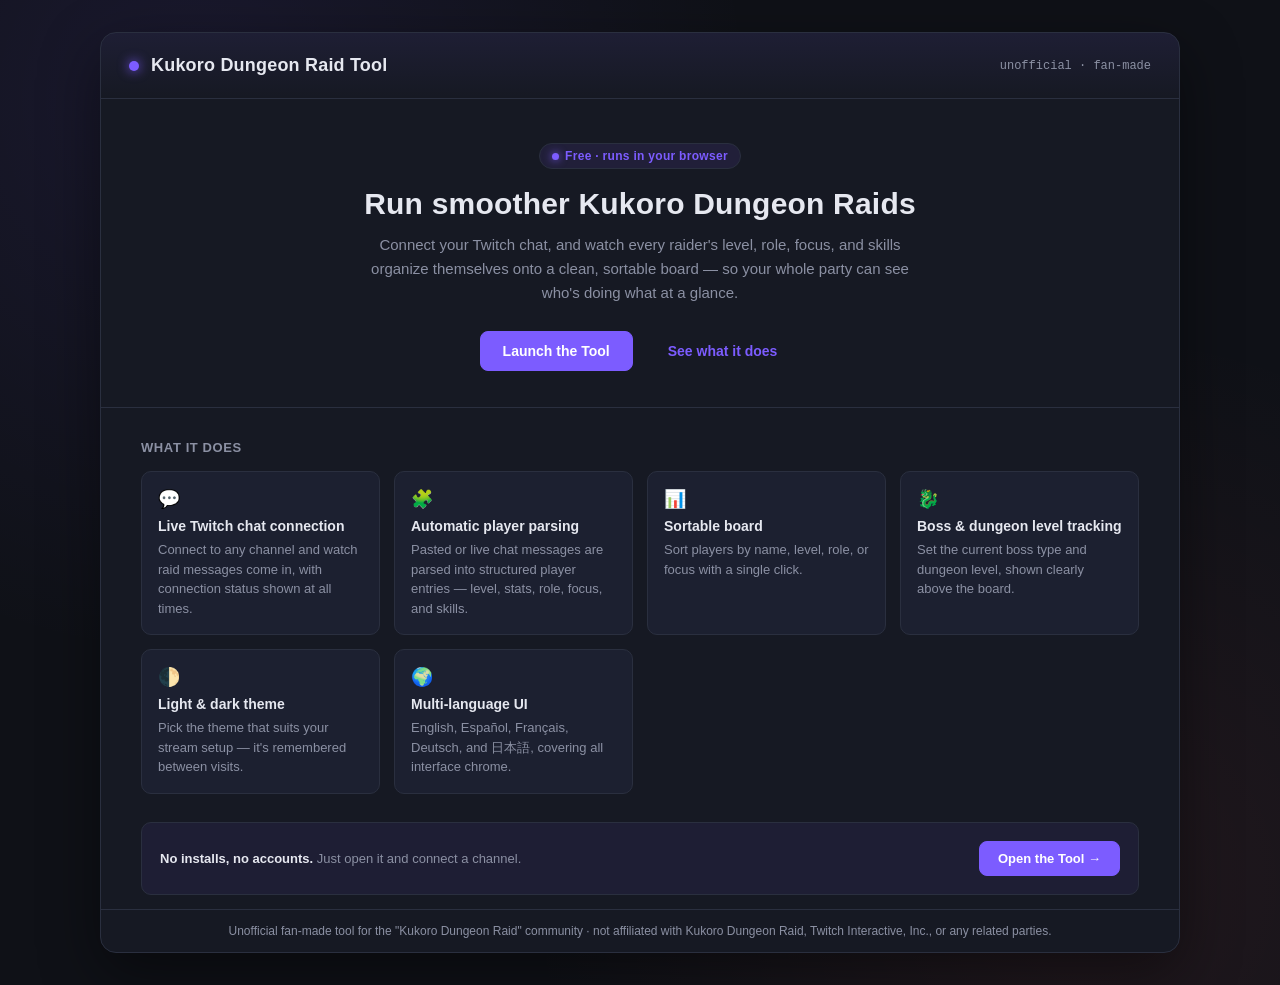
==== commit 35f88f43: "Added landing page, and rerouted the tool" ====
--- a/index.html
+++ b/index.html
@@ -2,9 +2,193 @@
 <html lang="en">
 <head>
 <meta charset="UTF-8">
-<title>Kukoro Dungeon Raid Player Data Tool</title>
+<meta name="viewport" content="width=device-width, initial-scale=1">
+<title>Kukoro Dungeon Raid Tool</title>
+<meta name="description" content="A free companion tool for running Kukoro Dungeon Raid events on Twitch — live chat parsing, a sortable player board, and boss tracking.">
 
 <link rel="stylesheet" href="style.css">
+<style>
+  /* ---- Landing-page-only additions ----
+     Everything else (colors, .app shell, .section, buttons, .footer) is
+     reused as-is from style.css so this page matches the tool exactly. */
+
+  .hero {
+    padding: 44px 40px 36px;
+    text-align: center;
+    border-bottom: 1px solid var(--border);
+  }
+
+  .hero-badge {
+    display: inline-flex;
+    align-items: center;
+    gap: 6px;
+    padding: 5px 12px;
+    border-radius: 20px;
+    background: rgba(124,92,255,0.1);
+    border: 1px solid var(--border);
+    color: var(--accent);
+    font-size: 12px;
+    font-weight: 700;
+    letter-spacing: 0.3px;
+    margin-bottom: 18px;
+  }
+
+  .hero-badge .dot {
+    width: 7px;
+    height: 7px;
+    border-radius: 50%;
+    background: var(--accent);
+    box-shadow: 0 0 8px var(--accent);
+  }
+
+  .hero h1 {
+    margin: 0 0 12px;
+    font-size: 30px;
+    font-weight: 700;
+    letter-spacing: 0.2px;
+  }
+
+  .hero p.lede {
+    max-width: 560px;
+    margin: 0 auto 26px;
+    color: var(--text-dim);
+    font-size: 15px;
+    line-height: 1.6;
+  }
+
+  .hero-actions {
+    display: flex;
+    justify-content: center;
+    gap: 12px;
+    flex-wrap: wrap;
+  }
+
+  .hero-actions a.primary,
+  .hero-actions a.ghost {
+    display: inline-flex;
+    align-items: center;
+    justify-content: center;
+    width: auto;
+    text-decoration: none;
+    padding: 11px 22px;
+    border-radius: 8px;
+    font-size: 14px;
+    font-weight: 600;
+    border: 1px solid var(--border);
+    transition: background 0.15s ease, transform 0.05s ease, border-color 0.15s ease;
+  }
+
+  .hero-actions a.primary {
+    background: var(--accent);
+    border-color: var(--accent);
+    color: #fff;
+  }
+
+  .hero-actions a.primary:hover { background: #6c4cf0; }
+
+  .hero-actions a.ghost {
+    background: transparent;
+    border-color: transparent;
+    color: var(--accent);
+  }
+
+  .hero-actions a.ghost:hover { background: rgba(124,92,255,0.1); }
+
+  .hero-actions a:active { transform: translateY(1px); }
+
+  .content-body {
+    padding: 32px 40px 8px;
+  }
+
+  .content-body h2 {
+    margin: 0 0 16px;
+    font-size: 13px;
+    font-weight: 700;
+    text-transform: uppercase;
+    letter-spacing: 0.6px;
+    color: var(--text-dim);
+  }
+
+  .feature-grid {
+    display: grid;
+    grid-template-columns: repeat(auto-fit, minmax(220px, 1fr));
+    gap: 14px;
+    margin-bottom: 8px;
+  }
+
+  .feature-card {
+    background: var(--panel-2);
+    border: 1px solid var(--border);
+    border-radius: 10px;
+    padding: 16px;
+  }
+
+  .feature-card .icon {
+    font-size: 18px;
+    margin-bottom: 8px;
+    display: block;
+  }
+
+  .feature-card h3 {
+    margin: 0 0 6px;
+    font-size: 14px;
+    font-weight: 600;
+    color: var(--text);
+  }
+
+  .feature-card p {
+    margin: 0;
+    font-size: 13px;
+    line-height: 1.5;
+    color: var(--text-dim);
+  }
+
+  .cta-strip {
+    margin: 28px 0 6px;
+    padding: 18px;
+    background: rgba(124,92,255,0.08);
+    border: 1px solid var(--border);
+    border-radius: 10px;
+    display: flex;
+    align-items: center;
+    justify-content: space-between;
+    gap: 16px;
+    flex-wrap: wrap;
+  }
+
+  .cta-strip .text {
+    font-size: 13px;
+    color: var(--text-dim);
+  }
+
+  .cta-strip .text strong {
+    color: var(--text);
+  }
+
+  .cta-strip a.primary {
+    display: inline-flex;
+    align-items: center;
+    justify-content: center;
+    width: auto;
+    text-decoration: none;
+    padding: 9px 18px;
+    border-radius: 8px;
+    font-size: 13px;
+    font-weight: 600;
+    background: var(--accent);
+    border: 1px solid var(--accent);
+    color: #fff;
+    white-space: nowrap;
+  }
+
+  .cta-strip a.primary:hover { background: #6c4cf0; }
+
+  @media (max-width: 600px) {
+    .hero { padding: 32px 20px 28px; }
+    .content-body { padding: 24px 20px 8px; }
+    .hero h1 { font-size: 24px; }
+  }
+</style>
 </head>
 
 <body>
@@ -13,177 +197,66 @@
 
   <div class="title-bar">
     <div class="mark"></div>
-    <h1 data-i18n="app_title">Kukoro Dungeon Raid Player Data Tool</h1>
-    <div class="sub" id="statusText">disconnected</div>
-    <button class="icon-btn" onclick="toggleSidebar()" title="Toggle sidebar" aria-label="Toggle sidebar" data-i18n-title="toggle_sidebar_title" data-i18n-aria="toggle_sidebar_title">
-      <svg viewBox="0 0 24 24" width="18" height="18" fill="none" stroke="currentColor" stroke-width="2" stroke-linecap="round" stroke-linejoin="round">
-        <rect x="3" y="4" width="18" height="16" rx="2"></rect>
-        <line x1="9" y1="4" x2="9" y2="20"></line>
-      </svg>
-    </button>
-    <div class="bell-wrap">
-      <button class="icon-btn" id="translationBellBtn" onclick="toggleNotifPanel()" title="Notifications" aria-label="Notifications" data-i18n-title="notifications_title" data-i18n-aria="notifications_title">
-        <span class="notif-badge" id="bellNotifBadge"></span>
-        <svg viewBox="0 0 24 24" width="18" height="18" fill="none" stroke="currentColor" stroke-width="2" stroke-linecap="round" stroke-linejoin="round">
-          <path d="M18 8a6 6 0 0 0-12 0c0 7-3 9-3 9h18s-3-2-3-9"></path>
-          <path d="M13.73 21a2 2 0 0 1-3.46 0"></path>
-        </svg>
-      </button>
-
-      <div class="notif-panel" id="notifPanel">
-        <div class="notif-panel-header">
-          <span data-i18n="notifications_panel_title">Notifications</span>
-          <button class="notif-clear-btn" id="notifClearBtn" onclick="clearAllNotifications()" data-i18n="notifications_clear_btn">Clear all</button>
-        </div>
-        <div class="notif-list" id="notifList"></div>
-      </div>
+    <h1>Kukoro Dungeon Raid Tool</h1>
+    <div class="sub">unofficial &middot; fan-made</div>
+  </div>
+
+  <div class="hero">
+    <div class="hero-badge"><span class="dot"></span> Free &middot; runs in your browser</div>
+    <h1>Run smoother Kukoro Dungeon Raids</h1>
+    <p class="lede">Connect your Twitch chat, and watch every raider's level, role, focus, and skills organize themselves onto a clean, sortable board — so your whole party can see who's doing what at a glance.</p>
+    <div class="hero-actions">
+      <a class="primary" href="kukoro-tool/index.html">Launch the Tool</a>
+      <a class="ghost" href="#features">See what it does</a>
     </div>
-    <button class="icon-btn" onclick="openSettings()" title="Settings" aria-label="Settings" data-i18n-title="settings_title" data-i18n-aria="settings_title">
-      <svg viewBox="0 0 24 24" width="18" height="18" fill="none" stroke="currentColor" stroke-width="2" stroke-linecap="round" stroke-linejoin="round">
-        <circle cx="12" cy="12" r="3"></circle>
-        <path d="M19.4 15a1.65 1.65 0 0 0 .33 1.82l.06.06a2 2 0 1 1-2.83 2.83l-.06-.06a1.65 1.65 0 0 0-1.82-.33 1.65 1.65 0 0 0-1 1.51V21a2 2 0 0 1-4 0v-.09A1.65 1.65 0 0 0 9 19.4a1.65 1.65 0 0 0-1.82.33l-.06.06a2 2 0 1 1-2.83-2.83l.06-.06a1.65 1.65 0 0 0 .33-1.82 1.65 1.65 0 0 0-1.51-1H3a2 2 0 0 1 0-4h.09A1.65 1.65 0 0 0 4.6 9a1.65 1.65 0 0 0-.33-1.82l-.06-.06a2 2 0 1 1 2.83-2.83l.06.06a1.65 1.65 0 0 0 1.82.33H9a1.65 1.65 0 0 0 1-1.51V3a2 2 0 0 1 4 0v.09a1.65 1.65 0 0 0 1 1.51 1.65 1.65 0 0 0 1.82-.33l.06-.06a2 2 0 1 1 2.83 2.83l-.06.06a1.65 1.65 0 0 0-.33 1.82V9a1.65 1.65 0 0 0 1.51 1H21a2 2 0 0 1 0 4h-.09a1.65 1.65 0 0 0-1.51 1z"></path>
-      </svg>
-    </button>
-  </div>
-
-  <div class="main-area">
-
-    <!-- SIDEBAR -->
-    <div class="sidebar">
-
-      <div class="section">
-        <div class="field-label" data-i18n="twitch_channel_label">Twitch Channel</div>
-        <input id="channelInput" type="text" placeholder="channel name" data-i18n-placeholder="channel_placeholder">
-        <button class="primary" onclick="connect()" data-i18n="connect_chat_btn">Connect Chat</button>
-        <div class="button-row">
-          <button class="danger" onclick="disconnect()" data-i18n="disconnect_btn">Disconnect</button>
-          <button class="danger" onclick="resetTool()" data-i18n="clear_btn">Clear</button>
-        </div>
-      </div>
-
-      <div class="section">
-        <div class="field-label" data-i18n="boss_type_label">Boss Type</div>
-        <select id="bossTypeSelect" onchange="onBossTypeSelectChange()">
-          <option value="" data-i18n="select_boss_option">Select a boss...</option>
-          <option value="Bat">Bat</option>
-          <option value="Cyclops">Cyclops</option>
-          <option value="Dragon">Dragon</option>
-          <option value="Gargoyle">Gargoyle</option>
-          <option value="Goblin">Goblin</option>
-          <option value="Gorgon">Gorgon</option>
-          <option value="Imp">Imp</option>
-          <option value="Lizard">Lizard</option>
-          <option value="Minotaur">Minotaur</option>
-          <option value="Orc">Orc</option>
-          <option value="Shadow">Shadow</option>
-          <option value="Skeleton">Skeleton</option>
-          <option value="Slime">Slime</option>
-          <option value="Spider">Spider</option>
-          <option value="Troll">Troll</option>
-          <option value="WereWolf">WereWolf</option>
-          <option value="Wolf">Wolf</option>
-          <option value="Zombie">Zombie</option>
-          <option value="__custom__" data-i18n="boss_custom_option">Other (type your own)...</option>
-        </select>
-        <input id="bossTypeCustomInput" type="text" placeholder="Enter custom boss type" style="display:none;" data-i18n-placeholder="boss_custom_placeholder">
-
-        <div class="field-label" style="margin-top:10px;" data-i18n="dungeon_level_label">Dungeon Level</div>
-        <input id="dungeonLevelInput" type="number" min="1" step="1" placeholder="e.g. 5" data-i18n-placeholder="dungeon_level_placeholder">
-
-        <button onclick="setBossType()" data-i18n="set_btn">Set</button>
-      </div>
-
-      <div class="section">
-        <div class="field-label" data-i18n="player_data_label">Player Data</div>
-        <textarea id="playerDataInput" placeholder="Paste raid messages, one per line..." data-i18n-placeholder="player_data_placeholder"></textarea>
-        <button class="ghost" style="background:rgba(124,92,255,0.1)" onclick="addPlayersFromTextarea()" data-i18n="add_players_btn">Add Players</button>
-
-      </div>
-
+  </div>
+
+  <div class="content-body" id="features">
+    <h2>What it does</h2>
+    <div class="feature-grid">
+      <div class="feature-card">
+        <span class="icon">💬</span>
+        <h3>Live Twitch chat connection</h3>
+        <p>Connect to any channel and watch raid messages come in, with connection status shown at all times.</p>
+      </div>
+      <div class="feature-card">
+        <span class="icon">🧩</span>
+        <h3>Automatic player parsing</h3>
+        <p>Pasted or live chat messages are parsed into structured player entries — level, stats, role, focus, and skills.</p>
+      </div>
+      <div class="feature-card">
+        <span class="icon">📊</span>
+        <h3>Sortable board</h3>
+        <p>Sort players by name, level, role, or focus with a single click.</p>
+      </div>
+      <div class="feature-card">
+        <span class="icon">🐉</span>
+        <h3>Boss &amp; dungeon level tracking</h3>
+        <p>Set the current boss type and dungeon level, shown clearly above the board.</p>
+      </div>
+      <div class="feature-card">
+        <span class="icon">🌓</span>
+        <h3>Light &amp; dark theme</h3>
+        <p>Pick the theme that suits your stream setup — it's remembered between visits.</p>
+      </div>
+      <div class="feature-card">
+        <span class="icon">🌍</span>
+        <h3>Multi-language UI</h3>
+        <p>English, Español, Français, Deutsch, and 日本語, covering all interface chrome.</p>
+      </div>
     </div>
 
-    <!-- MAIN CONTENT -->
-    <div class="content">
-      <div class="tabs">
-        <button class="tab-btn active" id="tabBtnChat" onclick="switchTab('chat')" data-i18n="tab_chat">Chat</button>
-        <button class="tab-btn" id="tabBtnBoard" onclick="switchTab('board')" data-i18n="tab_board">Board</button>
-      </div>
-
-      <div id="chatPanel" class="panel active">
-        <div id="chat" class="chat"></div>
-      </div>
-
-      <div id="boardPanel" class="panel">
-        <div id="bossTypeDisplay" class="boss-type-display" style="display:none;">
-          <span id="bossTypeGroup" style="display:inline-flex; align-items:center; gap:8px;">
-            <span class="field-label" style="margin:0;" data-i18n="boss_label">Boss</span>
-            <span id="bossTypeValue"></span>
-          </span>
-          <span id="dungeonLevelDisplay" style="display:none; align-items:center; gap:8px;">
-            <span class="field-label" style="margin:0 0 0 10px;" data-i18n="dungeon_level_label">Dungeon Level</span>
-            <span id="dungeonLevelValue"></span>
-          </span>
-        </div>
-        <div class="board-header">
-          <div class="sort-header" id="sortHeader-name" onclick="toggleSort('name')"><span data-i18n="header_players">Players</span> <span id="playerCount"></span><span class="sort-arrow"></span></div>
-          <div class="sort-header" id="sortHeader-level" onclick="toggleSort('level')"><span data-i18n="header_level">Level</span><span class="sort-arrow"></span></div>
-          <div data-i18n="header_stats">Stats</div>
-          <div class="sort-header" id="sortHeader-role" onclick="toggleSort('role')"><span data-i18n="header_role">Role</span><span class="sort-arrow"></span></div>
-          <div class="sort-header" id="sortHeader-focus" onclick="toggleSort('focus')"><span data-i18n="header_focus">Focus</span><span class="sort-arrow"></span></div>
-          <div data-i18n="header_skills">Skills</div>
-        </div>
-        <div id="board" class="board"></div>
-      </div>
+    <div class="cta-strip">
+      <div class="text"><strong>No installs, no accounts.</strong> Just open it and connect a channel.</div>
+      <a class="primary" href="kukoro-tool/index.html">Open the Tool &rarr;</a>
     </div>
-
-  </div>
-
-  <div class="footer" data-i18n-html="footer_html">
-    See "<a href="#" onclick="readMe(); return false;">Read Me</a>" for Copyright &amp; Permissions.
+  </div>
+
+  <div class="footer">
+    Unofficial fan-made tool for the "Kukoro Dungeon Raid" community &middot; not affiliated with Kukoro Dungeon Raid, Twitch Interactive, Inc., or any related parties.
   </div>
 
 </div>
-
-<!-- SETTINGS MODAL -->
-<div class="modal-overlay" id="settingsOverlay" onclick="if(event.target===this) closeSettings()">
-  <div class="modal">
-    <div class="modal-header">
-      <h2 data-i18n="settings_title">Settings</h2>
-      <button class="icon-btn" onclick="closeSettings()" aria-label="Close settings" data-i18n-aria="close_settings_aria">
-        <svg viewBox="0 0 24 24" width="16" height="16" fill="none" stroke="currentColor" stroke-width="2" stroke-linecap="round" stroke-linejoin="round">
-          <line x1="18" y1="6" x2="6" y2="18"></line>
-          <line x1="6" y1="6" x2="18" y2="18"></line>
-        </svg>
-      </button>
-    </div>
-
-    <div class="section">
-      <div class="field-label" data-i18n="theme_label">Theme</div>
-      <button id="themeToggleBtn" onclick="toggleDarkMode()">Toggle Theme</button>
-    </div>
-
-    <div class="section">
-      <div class="field-label" data-i18n="board_text_log_label">Board Text (for translation)</div>
-      <button id="exportBoardTextBtn" onclick="exportBoardTextLog()">
-        <span data-i18n="export_board_text_btn">Export Board Text</span><span class="export-badge" id="exportBadge" style="display:none;"></span>
-      </button>
-    </div>
-
-    <div class="section">
-      <div class="field-label" data-i18n="language_label">Language</div>
-      <select id="languageSelect" onchange="changeLanguage(this.value)">
-        <option value="en">English</option>
-        <option value="es">Español</option>
-        <option value="fr">Français</option>
-        <option value="de">Deutsch</option>
-        <option value="ja">日本語</option>
-      </select>
-    </div>
-  </div>
-</div>
-
-<script src="patterns.js"></script>
-<script src="script.js"></script>
 
 </body>
 </html>
